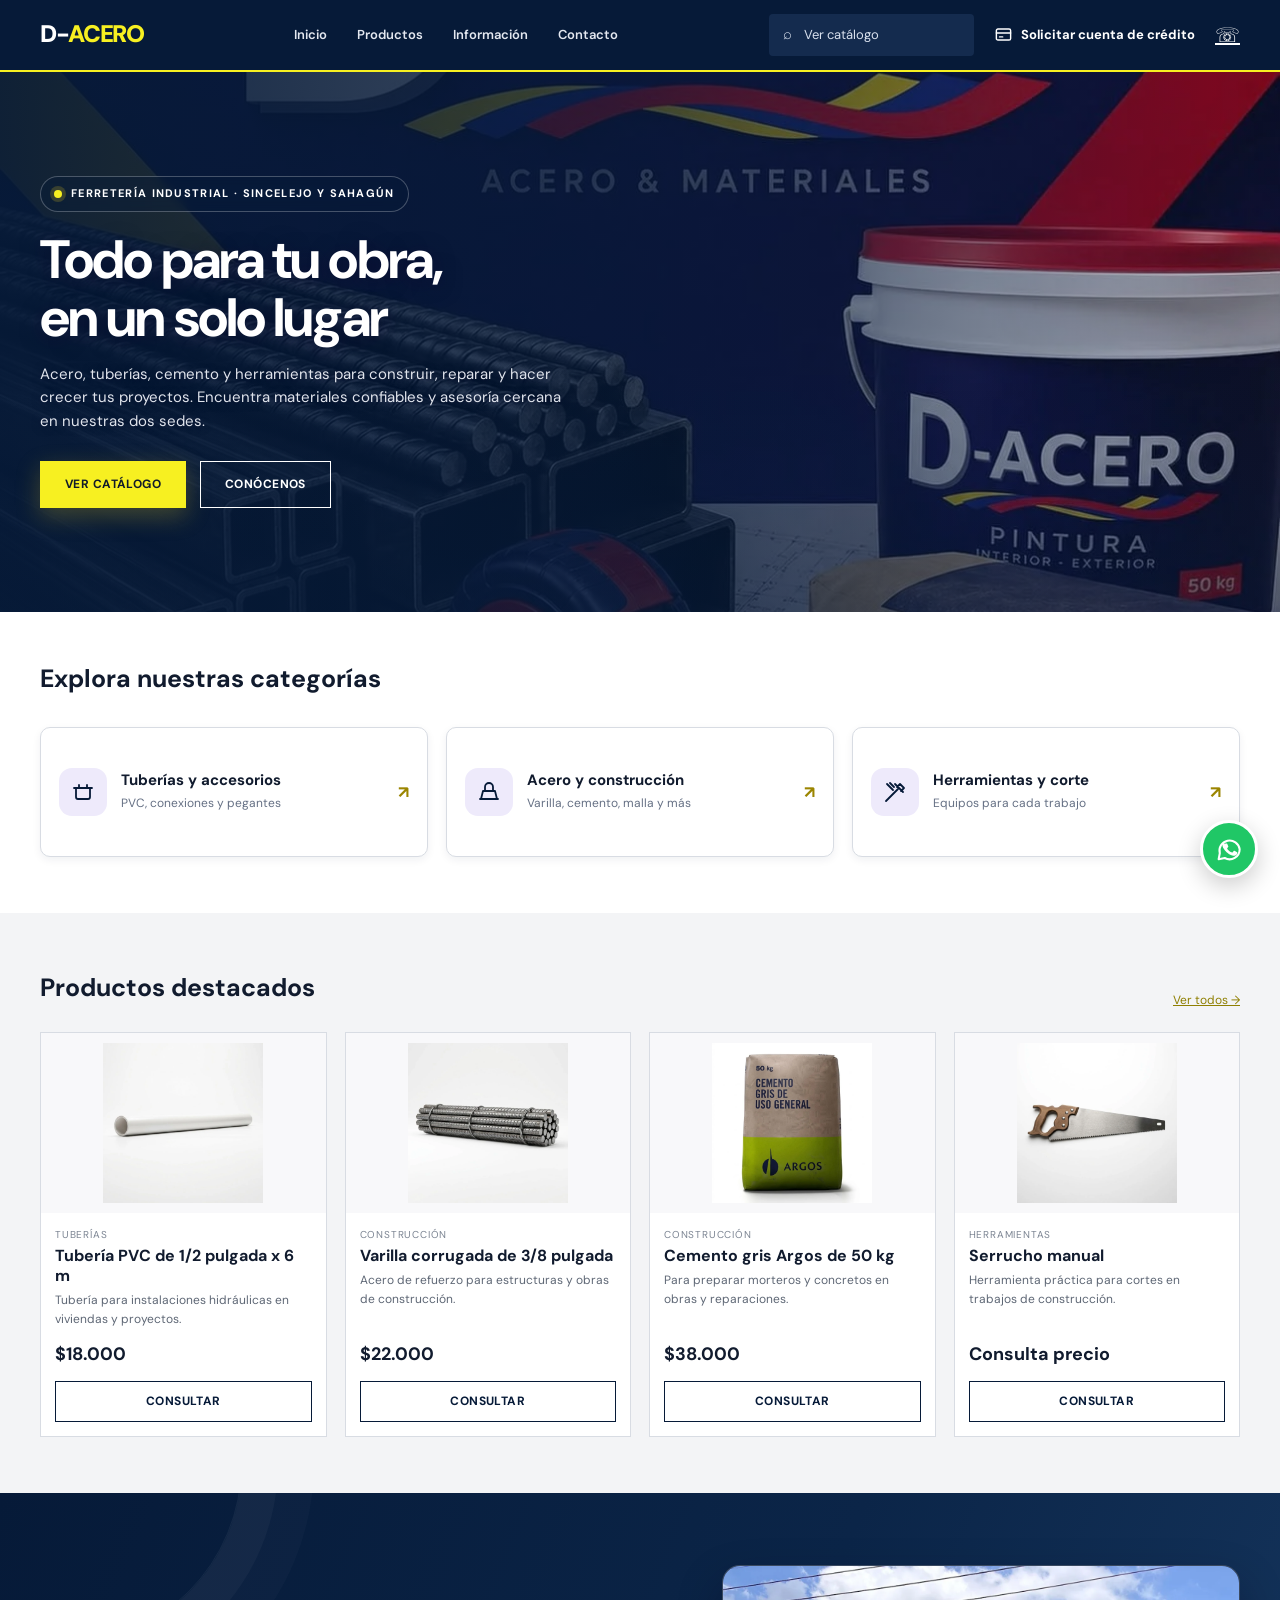
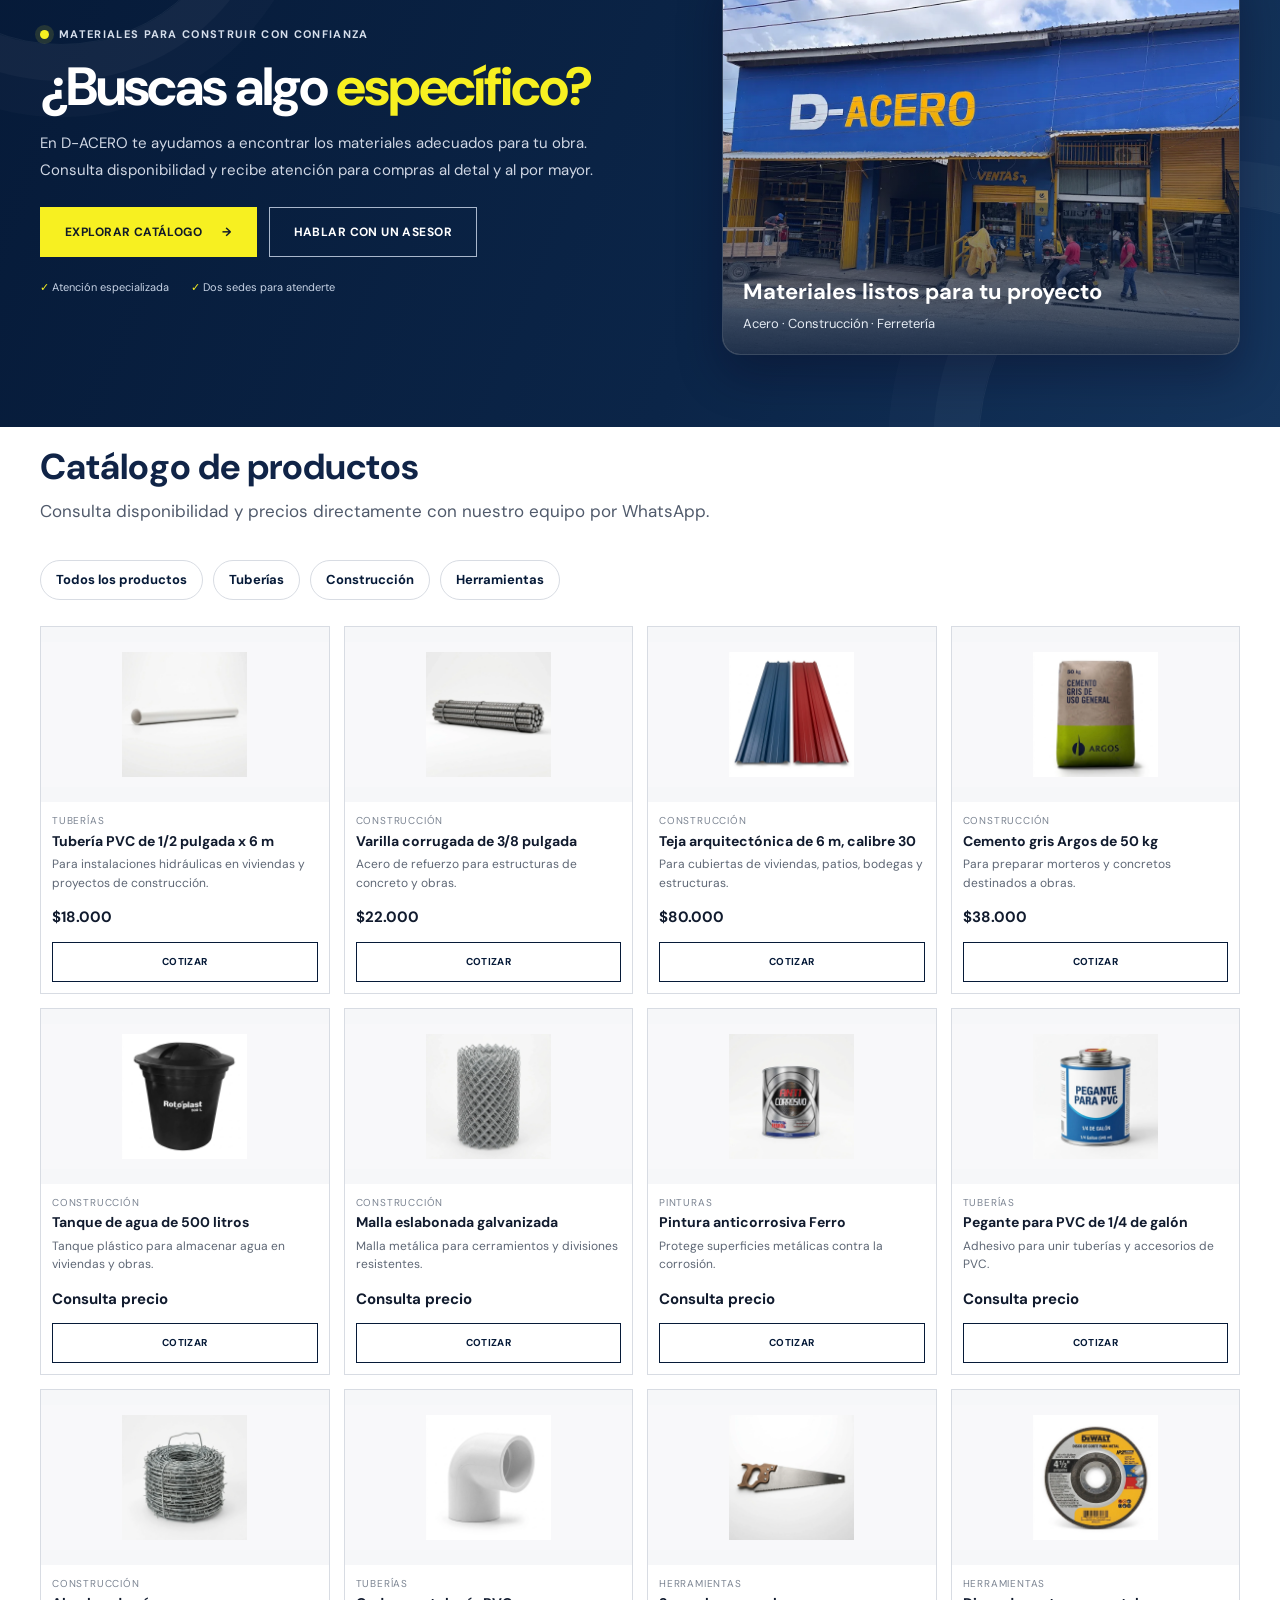
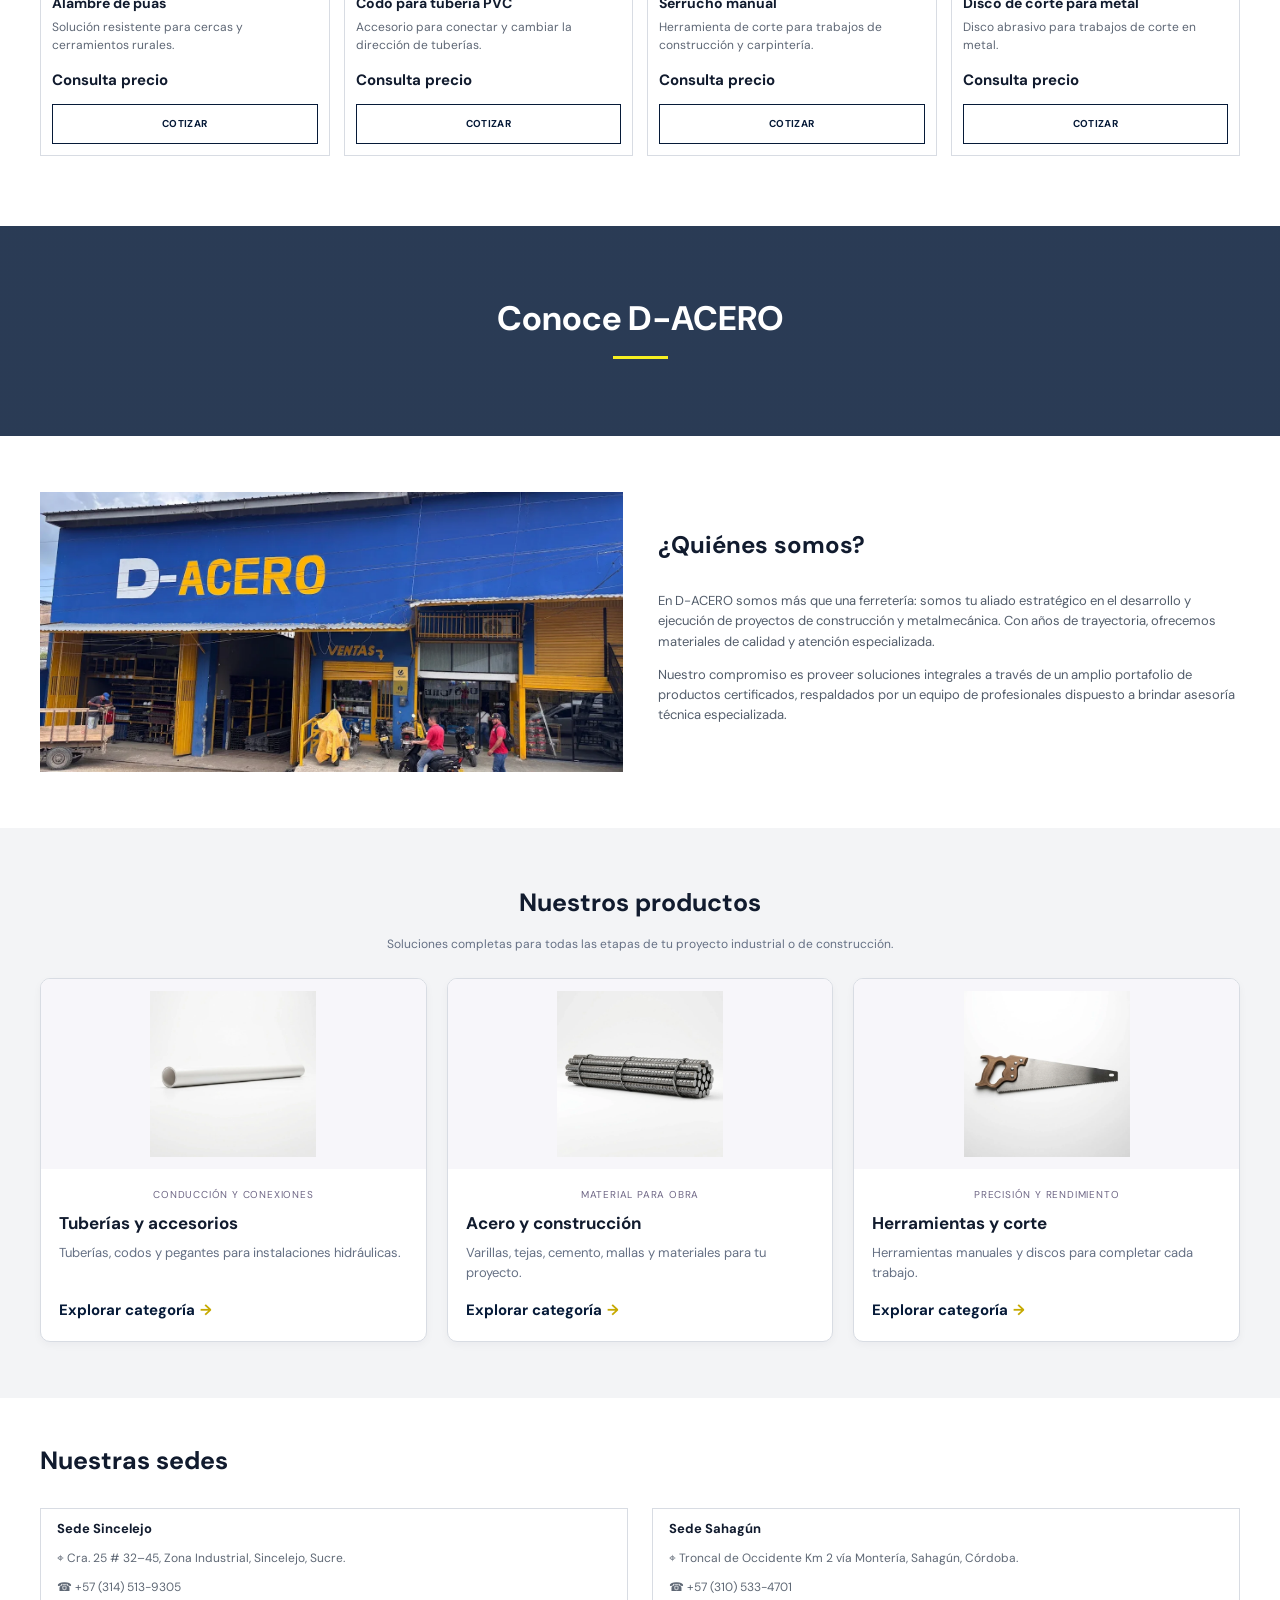
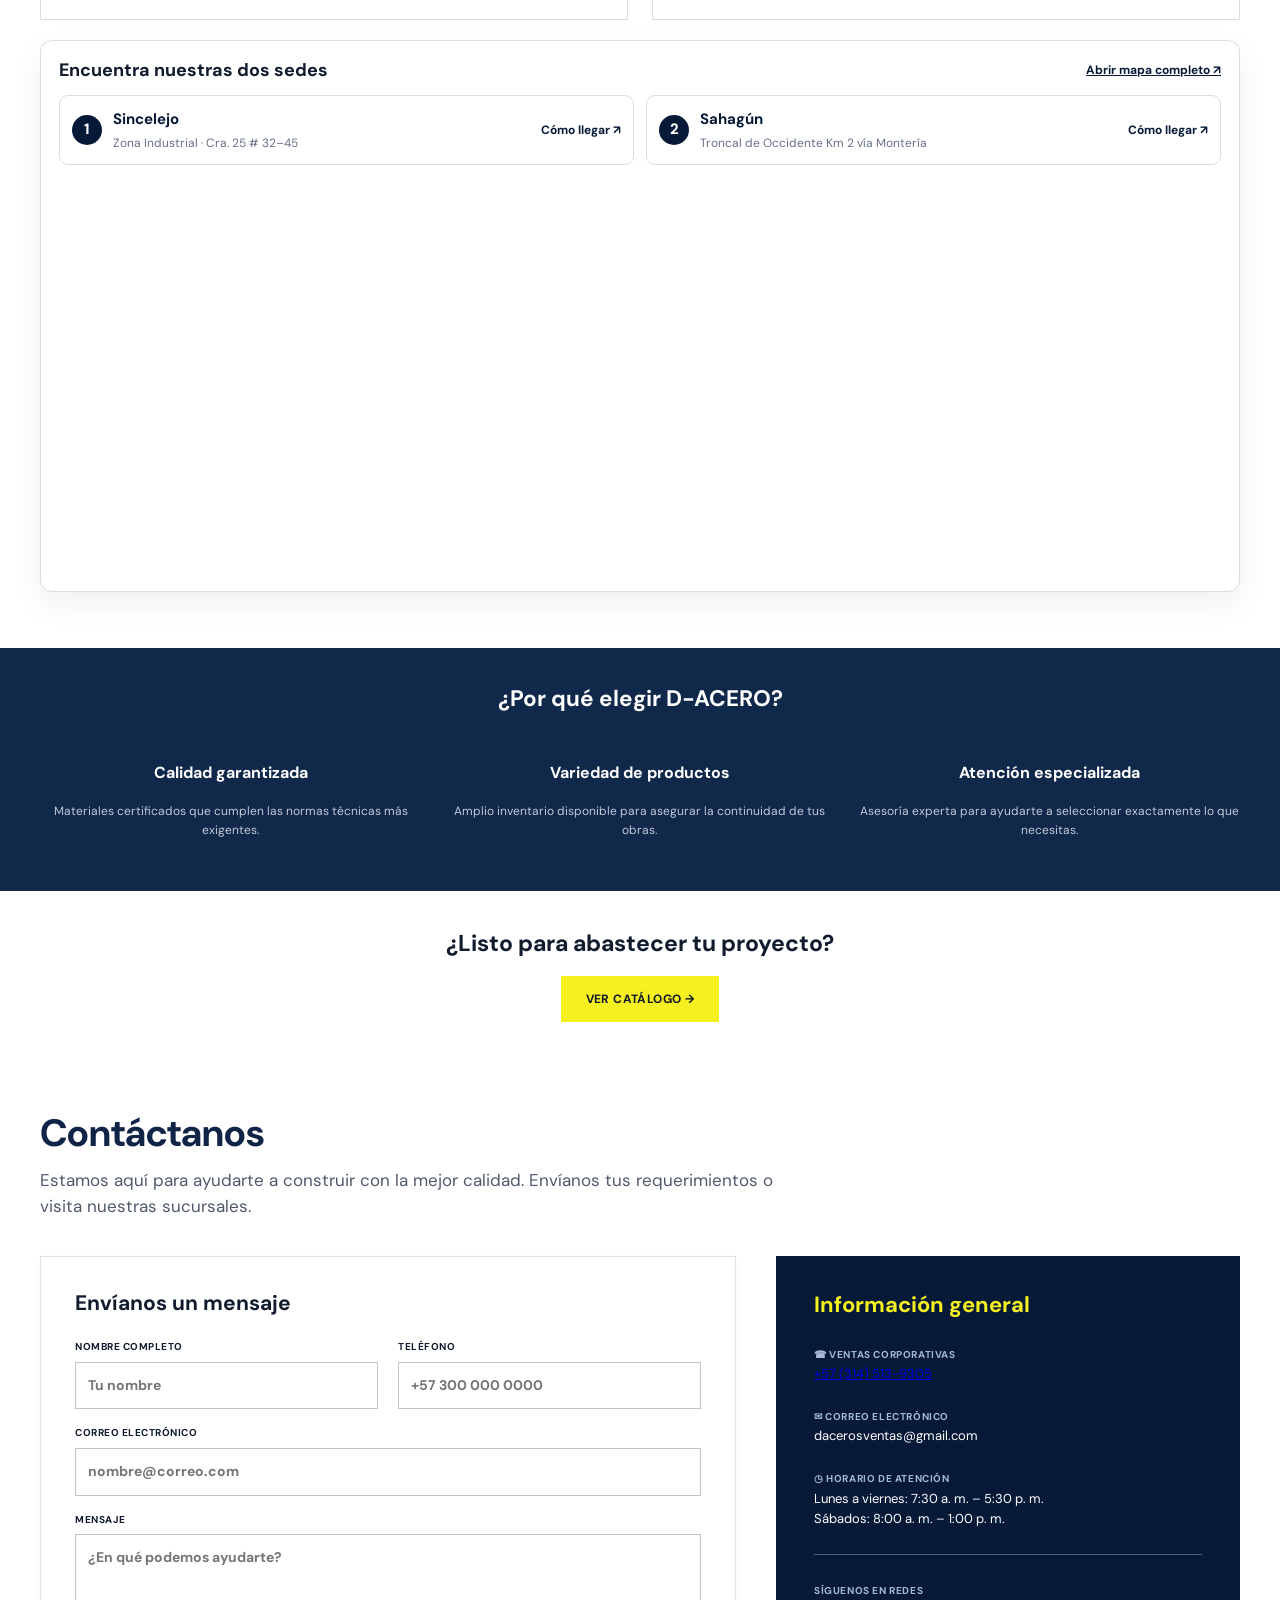
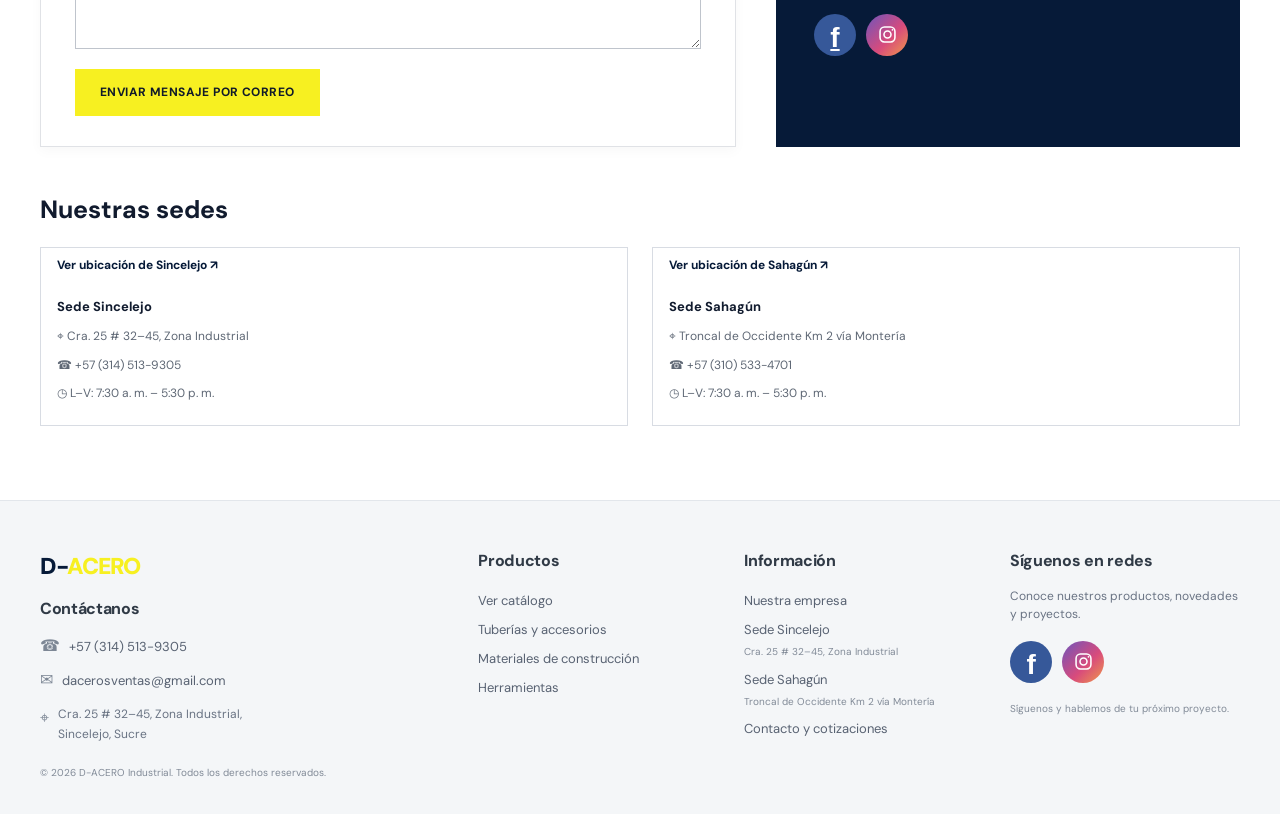
==== index.html @ 494dc4b3 "Add files via upload" ====
<!doctype html>
<html lang="es">
<head>
  <meta charset="utf-8">
  <meta name="viewport" content="width=device-width, initial-scale=1">
  <meta name="theme-color" content="#061a38">
  <meta name="description" content="Catálogo digital de D-Acero: acero, materiales de construcción y herramientas.">
  <title>D-ACERO | Catálogo industrial</title>

  <link rel="preconnect" href="https://fonts.googleapis.com">
  <link rel="preconnect" href="https://fonts.gstatic.com" crossorigin>
  <link href="https://fonts.googleapis.com/css2?family=DM+Sans:wght@400;500;600;700;800&display=swap" rel="stylesheet">


  <link rel="stylesheet" href="styles.css">
</head>

<body>

  <header class="site-header">
    <a class="brand" href="#inicio" aria-label="D-Acero, inicio"><span class="brand-wordmark"><span class="brand-dash">D-</span><strong>ACERO</strong></span></a>

    <nav class="main-nav" aria-label="Navegación principal">
      <a href="#inicio" class="nav-link">Inicio</a>
      <a href="#productos" class="nav-link">Productos</a>
      <a href="#informacion" class="nav-link">Información</a>
      <a href="#contacto" class="nav-link">Contacto</a>
    </nav>

    <div class="header-actions">
      <a class="header-search" href="#productos" aria-label="Ir al catálogo">⌕ <span>Ver catálogo</span></a>

      <a class="text-button login-button" href="#credito" aria-label="Solicitar cuenta de crédito" title="Solicitar cuenta de crédito"><svg viewBox="0 0 24 24" aria-hidden="true"><rect x="3" y="5" width="18" height="14" rx="2"></rect><path d="M3 10h18M7 15h4"></path></svg><span class="login-label">Solicitar cuenta de crédito</span></a>

      <a class="icon-button" href="https://wa.me/573145139305?text=Hola%20D-Acero%2C%20quiero%20solicitar%20una%20cotizaci%C3%B3n." target="_blank" rel="noopener noreferrer" aria-label="Solicitar cotización por WhatsApp" title="Cotizar por WhatsApp">☏</a>
    </div>
  </header>

  <main>
    
    <section class="page" id="inicio">
      <section class="hero">
        <div class="hero-content wrap">
          <p class="eyebrow">Ferretería industrial · Sincelejo y Sahagún</p>
          <h1>Todo para tu obra,<br>en un solo lugar</h1>

          <p class="hero-copy">
            Acero, tuberías, cemento y herramientas para construir, reparar y
            hacer crecer tus proyectos. Encuentra materiales confiables y
            asesoría cercana en nuestras dos sedes.
          </p>

          <div class="button-row">
            <a class="button button-primary" href="#productos">
              Ver catálogo
            </a>
            <a class="button button-outline light" href="#informacion">
              Conócenos
            </a>
          </div>
        </div>
      </section>

      <section class="section wrap categories-section">
        <h2>Explora nuestras categorías</h2>

        <div class="category-grid">
          <a class="category-card" href="#catalog-tuberias"><span class="category-icon" aria-hidden="true"><svg viewBox="0 0 24 24"><path d="M3 8h18M5 8v9a2 2 0 0 0 2 2h10a2 2 0 0 0 2-2V8M8 5v3m8-3v3"/></svg></span><span class="category-copy"><strong>Tuberías y accesorios</strong><small>PVC, conexiones y pegantes</small></span><span class="category-arrow" aria-hidden="true">↗</span></a>
          <a class="category-card" href="#catalog-construccion"><span class="category-icon" aria-hidden="true"><svg viewBox="0 0 24 24"><path d="m4 19 2-8h12l2 8H4ZM3 19h18M8 11V7a4 4 0 0 1 8 0v4"/></svg></span><span class="category-copy"><strong>Acero y construcción</strong><small>Varilla, cemento, malla y más</small></span><span class="category-arrow" aria-hidden="true">↗</span></a>
          <a class="category-card" href="#catalog-herramientas"><span class="category-icon" aria-hidden="true"><svg viewBox="0 0 24 24"><path d="m14 7 3-3 4 4-3 3M5 19 15 9m-3-5 8 8M4 4l6 6m-3-7 4 4M3 21l5-5"/></svg></span><span class="category-copy"><strong>Herramientas y corte</strong><small>Equipos para cada trabajo</small></span><span class="category-arrow" aria-hidden="true">↗</span></a>
        </div>
      </section>

      <section class="section section-muted">
        <div class="wrap">
          <div class="section-heading">
            <h2>Productos destacados</h2>
            <a class="link-button" href="#productos">Ver todos →</a>
          </div>

          <div class="product-grid product-grid-home">
            <article class="product-card"><div class="product-visual"><img class="product-image" src="images/tuberia.webp" alt="Tubería PVC blanca" loading="lazy"></div><div class="product-body"><span class="product-category">Tuberías</span><h3>Tubería PVC de 1/2 pulgada x 6 m</h3><p>Tubería para instalaciones hidráulicas en viviendas y proyectos.</p><strong class="product-price">$18.000</strong><div class="product-actions"><a class="button button-outline" href="https://wa.me/573145139305?text=Hola%2C%20quiero%20cotizar%20tuber%C3%ADa%20PVC%20de%201%2F2%20pulgada%20x%206%20m." target="_blank" rel="noopener noreferrer">Consultar</a></div></div></article>
            <article class="product-card"><div class="product-visual"><img class="product-image" src="images/varilla.webp" alt="Paquete de varilla corrugada" loading="lazy"></div><div class="product-body"><span class="product-category">Construcción</span><h3>Varilla corrugada de 3/8 pulgada</h3><p>Acero de refuerzo para estructuras y obras de construcción.</p><strong class="product-price">$22.000</strong><div class="product-actions"><a class="button button-outline" href="https://wa.me/573145139305?text=Hola%2C%20quiero%20cotizar%20varilla%20corrugada%20de%203%2F8." target="_blank" rel="noopener noreferrer">Consultar</a></div></div></article>
            <article class="product-card"><div class="product-visual"><img class="product-image" src="images/cemento.webp" alt="Saco de cemento gris Argos" loading="lazy"></div><div class="product-body"><span class="product-category">Construcción</span><h3>Cemento gris Argos de 50 kg</h3><p>Para preparar morteros y concretos en obras y reparaciones.</p><strong class="product-price">$38.000</strong><div class="product-actions"><a class="button button-outline" href="https://wa.me/573145139305?text=Hola%2C%20quiero%20cotizar%20cemento%20gris%20Argos%20de%2050%20kg." target="_blank" rel="noopener noreferrer">Consultar</a></div></div></article>
            <article class="product-card"><div class="product-visual"><img class="product-image" src="images/serrucho.webp" alt="Serrucho manual" loading="lazy"></div><div class="product-body"><span class="product-category">Herramientas</span><h3>Serrucho manual</h3><p>Herramienta práctica para cortes en trabajos de construcción.</p><strong class="product-price">Consulta precio</strong><div class="product-actions"><a class="button button-outline" href="https://wa.me/573145139305?text=Hola%2C%20quiero%20cotizar%20un%20serrucho%20manual." target="_blank" rel="noopener noreferrer">Consultar</a></div></div></article>
          </div>
        </div>
      </section>

      <section class="cta-band" aria-labelledby="home-cta-title">
        <div class="wrap cta-band-inner">
          <div class="cta-copy">
            <p class="cta-eyebrow"><span class="cta-eyebrow-dot"></span> Materiales para construir con confianza</p>
            <h2 id="home-cta-title">¿Buscas algo <span>específico?</span></h2>
            <p class="cta-description">
              En D-ACERO te ayudamos a encontrar los materiales adecuados para tu obra.
              Consulta disponibilidad y recibe atención para compras al detal y al por mayor.
            </p>
            <div class="cta-actions">
              <a class="button button-primary" href="#productos">
                Explorar catálogo <span aria-hidden="true">→</span>
              </a>
              <a class="button button-outline light" href="#contacto">
                Hablar con un asesor
              </a>
            </div>
            <div class="cta-benefits" aria-label="Beneficios de D-Acero">
              <span>✓ Atención especializada</span>
              <span>✓ Dos sedes para atenderte</span>
            </div>
          </div>

          <figure class="cta-store-visual">
            <img src="images/daceroalmacen.webp" alt="Materiales y productos disponibles en el almacén D-Acero" loading="lazy">
            <figcaption><strong>Materiales listos para tu proyecto</strong><span>Acero · Construcción · Ferretería</span></figcaption>
          </figure>
        </div>
      </section>
    </section>

    <section class="page" id="productos">
      <div class="wrap catalog-page">
        <h1>Catálogo de productos</h1>
        <p class="lead">Consulta disponibilidad y precios directamente con nuestro equipo por WhatsApp.</p>
        <nav class="catalog-categories" aria-label="Categorías del catálogo">
          <a href="#productos">Todos los productos</a><a href="#catalog-tuberias">Tuberías</a><a href="#catalog-construccion">Construcción</a><a href="#catalog-herramientas">Herramientas</a>
        </nav>
        <div class="product-grid catalog-grid">
          <article class="product-card" id="catalog-tuberias"><div class="product-visual"><img class="product-image" src="images/tuberia.webp" alt="Tubería PVC blanca" loading="lazy"></div><div class="product-body"><span class="product-category">Tuberías</span><h3>Tubería PVC de 1/2 pulgada x 6 m</h3><p>Para instalaciones hidráulicas en viviendas y proyectos de construcción.</p><strong class="product-price">$18.000</strong><div class="product-actions"><a class="button button-outline" href="https://wa.me/573145139305?text=Hola%2C%20quiero%20cotizar%20tuber%C3%ADa%20PVC%20de%201%2F2%20pulgada%20x%206%20m." target="_blank" rel="noopener noreferrer">Cotizar</a></div></div></article>
          <article class="product-card" id="catalog-construccion"><div class="product-visual"><img class="product-image" src="images/varilla.webp" alt="Paquete de varilla corrugada" loading="lazy"></div><div class="product-body"><span class="product-category">Construcción</span><h3>Varilla corrugada de 3/8 pulgada</h3><p>Acero de refuerzo para estructuras de concreto y obras.</p><strong class="product-price">$22.000</strong><div class="product-actions"><a class="button button-outline" href="https://wa.me/573145139305?text=Hola%2C%20quiero%20cotizar%20varilla%20corrugada%20de%203%2F8." target="_blank" rel="noopener noreferrer">Cotizar</a></div></div></article>
          <article class="product-card"><div class="product-visual"><img class="product-image" src="images/tejaarq.webp" alt="Teja metálica arquitectónica" loading="lazy"></div><div class="product-body"><span class="product-category">Construcción</span><h3>Teja arquitectónica de 6 m, calibre 30</h3><p>Para cubiertas de viviendas, patios, bodegas y estructuras.</p><strong class="product-price">$80.000</strong><div class="product-actions"><a class="button button-outline" href="https://wa.me/573145139305?text=Hola%2C%20quiero%20cotizar%20teja%20arquitect%C3%B3nica%20de%206%20m." target="_blank" rel="noopener noreferrer">Cotizar</a></div></div></article>
          <article class="product-card"><div class="product-visual"><img class="product-image" src="images/cemento.webp" alt="Saco de cemento gris Argos" loading="lazy"></div><div class="product-body"><span class="product-category">Construcción</span><h3>Cemento gris Argos de 50 kg</h3><p>Para preparar morteros y concretos destinados a obras.</p><strong class="product-price">$38.000</strong><div class="product-actions"><a class="button button-outline" href="https://wa.me/573145139305?text=Hola%2C%20quiero%20cotizar%20cemento%20gris%20Argos%20de%2050%20kg." target="_blank" rel="noopener noreferrer">Cotizar</a></div></div></article>
          <article class="product-card"><div class="product-visual"><img class="product-image" src="images/tanque.webp" alt="Tanque de agua negro de 500 litros" loading="lazy"></div><div class="product-body"><span class="product-category">Construcción</span><h3>Tanque de agua de 500 litros</h3><p>Tanque plástico para almacenar agua en viviendas y obras.</p><strong class="product-price">Consulta precio</strong><div class="product-actions"><a class="button button-outline" href="https://wa.me/573145139305?text=Hola%2C%20quiero%20cotizar%20un%20tanque%20de%20agua%20de%20500%20litros." target="_blank" rel="noopener noreferrer">Cotizar</a></div></div></article>
          <article class="product-card"><div class="product-visual"><img class="product-image" src="images/malla.webp" alt="Rollo de malla eslabonada galvanizada" loading="lazy"></div><div class="product-body"><span class="product-category">Construcción</span><h3>Malla eslabonada galvanizada</h3><p>Malla metálica para cerramientos y divisiones resistentes.</p><strong class="product-price">Consulta precio</strong><div class="product-actions"><a class="button button-outline" href="https://wa.me/573145139305?text=Hola%2C%20quiero%20cotizar%20malla%20eslabonada%20galvanizada." target="_blank" rel="noopener noreferrer">Cotizar</a></div></div></article>
          <article class="product-card"><div class="product-visual"><img class="product-image" src="images/anticorrosivo.webp" alt="Lata de pintura anticorrosiva" loading="lazy"></div><div class="product-body"><span class="product-category">Pinturas</span><h3>Pintura anticorrosiva Ferro</h3><p>Protege superficies metálicas contra la corrosión.</p><strong class="product-price">Consulta precio</strong><div class="product-actions"><a class="button button-outline" href="https://wa.me/573145139305?text=Hola%2C%20quiero%20cotizar%20pintura%20anticorrosiva%20Ferro." target="_blank" rel="noopener noreferrer">Cotizar</a></div></div></article>
          <article class="product-card"><div class="product-visual"><img class="product-image" src="images/pegante.webp" alt="Lata de pegante para PVC" loading="lazy"></div><div class="product-body"><span class="product-category">Tuberías</span><h3>Pegante para PVC de 1/4 de galón</h3><p>Adhesivo para unir tuberías y accesorios de PVC.</p><strong class="product-price">Consulta precio</strong><div class="product-actions"><a class="button button-outline" href="https://wa.me/573145139305?text=Hola%2C%20quiero%20cotizar%20pegante%20para%20PVC%20de%201%2F4%20de%20gal%C3%B3n." target="_blank" rel="noopener noreferrer">Cotizar</a></div></div></article>
          <article class="product-card"><div class="product-visual"><img class="product-image" src="images/alambre-pua.webp" alt="Rollo de alambre de púas" loading="lazy"></div><div class="product-body"><span class="product-category">Construcción</span><h3>Alambre de púas</h3><p>Solución resistente para cercas y cerramientos rurales.</p><strong class="product-price">Consulta precio</strong><div class="product-actions"><a class="button button-outline" href="https://wa.me/573145139305?text=Hola%2C%20quiero%20cotizar%20alambre%20de%20p%C3%BAas." target="_blank" rel="noopener noreferrer">Cotizar</a></div></div></article>
          <article class="product-card"><div class="product-visual"><img class="product-image" src="images/codo.webp" alt="Codo blanco para tubería PVC" loading="lazy"></div><div class="product-body"><span class="product-category">Tuberías</span><h3>Codo para tubería PVC</h3><p>Accesorio para conectar y cambiar la dirección de tuberías.</p><strong class="product-price">Consulta precio</strong><div class="product-actions"><a class="button button-outline" href="https://wa.me/573145139305?text=Hola%2C%20quiero%20cotizar%20un%20codo%20para%20tuber%C3%ADa%20PVC." target="_blank" rel="noopener noreferrer">Cotizar</a></div></div></article>
          <article class="product-card" id="catalog-herramientas"><div class="product-visual"><img class="product-image" src="images/serrucho.webp" alt="Serrucho manual" loading="lazy"></div><div class="product-body"><span class="product-category">Herramientas</span><h3>Serrucho manual</h3><p>Herramienta de corte para trabajos de construcción y carpintería.</p><strong class="product-price">Consulta precio</strong><div class="product-actions"><a class="button button-outline" href="https://wa.me/573145139305?text=Hola%2C%20quiero%20cotizar%20un%20serrucho%20manual." target="_blank" rel="noopener noreferrer">Cotizar</a></div></div></article>
          <article class="product-card"><div class="product-visual"><img class="product-image" src="images/disco.webp" alt="Disco de corte para metal" loading="lazy"></div><div class="product-body"><span class="product-category">Herramientas</span><h3>Disco de corte para metal</h3><p>Disco abrasivo para trabajos de corte en metal.</p><strong class="product-price">Consulta precio</strong><div class="product-actions"><a class="button button-outline" href="https://wa.me/573145139305?text=Hola%2C%20quiero%20cotizar%20un%20disco%20de%20corte%20para%20metal." target="_blank" rel="noopener noreferrer">Cotizar</a></div></div></article>
        </div>
      </div>
    </section>

    <section class="page" id="informacion">
      <div class="about-hero">
        <h1>Conoce D-ACERO</h1>
        <span></span>
      </div>

      <section class="section wrap about-intro">
        <img
          src="images/daceroalmacen.webp"
          alt="Interior de un taller industrial"
        >
        <div>
          <h2>¿Quiénes somos?</h2>
          <p>
            En D-ACERO somos más que una ferretería: somos tu aliado
            estratégico en el desarrollo y ejecución de proyectos de construcción
            y metalmecánica. Con años de trayectoria, ofrecemos materiales de
            calidad y atención especializada.
          </p>
          <p>
            Nuestro compromiso es proveer soluciones integrales a través de un
            amplio portafolio de productos certificados, respaldados por un
            equipo de profesionales dispuesto a brindar asesoría técnica
            especializada.
          </p>
        </div>
      </section>

      <section class="section section-muted">
        <div class="wrap">
          <div class="center-heading">
            <h2>Nuestros productos</h2>
            <p>
              Soluciones completas para todas las etapas de tu proyecto
              industrial o de construcción.
            </p>
          </div>

          <div class="about-cards">
            <article class="about-product-card"><img src="images/tuberia.webp" alt="Tubería PVC para instalaciones y obras" loading="lazy"><div class="about-product-copy"><span class="about-product-kicker">Conducción y conexiones</span><h3>Tuberías y accesorios</h3><p>Tuberías, codos y pegantes para instalaciones hidráulicas.</p><a class="about-product-link" href="#productos">Explorar categoría <span aria-hidden="true">→</span></a></div></article>
            <article class="about-product-card"><img src="images/varilla.webp" alt="Paquete de varilla corrugada para construcción" loading="lazy"><div class="about-product-copy"><span class="about-product-kicker">Material para obra</span><h3>Acero y construcción</h3><p>Varillas, tejas, cemento, mallas y materiales para tu proyecto.</p><a class="about-product-link" href="#productos">Explorar categoría <span aria-hidden="true">→</span></a></div></article>
            <article class="about-product-card"><img src="images/serrucho.webp" alt="Serrucho manual para trabajos de construcción" loading="lazy"><div class="about-product-copy"><span class="about-product-kicker">Precisión y rendimiento</span><h3>Herramientas y corte</h3><p>Herramientas manuales y discos para completar cada trabajo.</p><a class="about-product-link" href="#productos">Explorar categoría <span aria-hidden="true">→</span></a></div></article>
          </div>
        </div>
      </section>

      <section class="section wrap branches">
        <h2>Nuestras sedes</h2>
        <div class="branch-grid">
           <article>
            <h3>Sede Sincelejo</h3>
            <p>⌖ Cra. 25 # 32–45, Zona Industrial, Sincelejo, Sucre.</p>
            <p>☎ +57 (314) 513-9305</p>
          </article>
          <article>
            <h3>Sede Sahagún</h3><p>⌖ Troncal de Occidente Km 2 vía Montería, Sahagún, Córdoba.</p>
            <p>☎ +57 (310) 533-4701</p>
          </article>
        </div>
        
        <div class="branch-maps" aria-label="Mapa personalizado con las dos sedes D-Acero">
          <article class="branch-map-card branch-map-card--combined">
            <div class="branch-map-heading"><h3>Encuentra nuestras dos sedes</h3><a href="https://www.google.com/maps/d/u/0/viewer?mid=1s7nchgGHBHVpn8E6-lzq9lklSME5weQ" target="_blank" rel="noopener noreferrer">Abrir mapa completo ↗</a></div>
            <div class="branch-map-legend" aria-label="Sedes incluidas en el mapa">
              <a class="branch-location" href="https://maps.app.goo.gl/KVKzuvyYGkCtjtZA6" target="_blank" rel="noopener noreferrer"><span class="branch-location-dot" aria-hidden="true">1</span><span><strong>Sincelejo</strong><small>Zona Industrial · Cra. 25 # 32–45</small></span><span class="branch-location-action">Cómo llegar ↗</span></a>
              <a class="branch-location" href="https://maps.app.goo.gl/HoQ3N3NAZ5DvNGn6A" target="_blank" rel="noopener noreferrer"><span class="branch-location-dot" aria-hidden="true">2</span><span><strong>Sahagún</strong><small>Troncal de Occidente Km 2 vía Montería</small></span><span class="branch-location-action">Cómo llegar ↗</span></a>
            </div>
            <iframe title="Mapa personalizado D-Acero: sedes Sincelejo y Sahagún" src="https://www.google.com/maps/d/u/0/embed?mid=1s7nchgGHBHVpn8E6-lzq9lklSME5weQ&amp;ehbc=2E312F&amp;noprof=1" loading="lazy" referrerpolicy="no-referrer-when-downgrade" allowfullscreen></iframe>
          </article>
        </div>
      </section>
      
        <section class="why-band">
        <h2>¿Por qué elegir D-ACERO?</h2>
        <div class="wrap why-grid">
          <article>
            <h3>Calidad garantizada</h3>
            <p>Materiales certificados que cumplen las normas técnicas más exigentes.</p>
          </article>
          <article>
            <h3>Variedad de productos</h3>
            <p>Amplio inventario disponible para asegurar la continuidad de tus obras.</p>
          </article>
          <article>
            <h3>Atención especializada</h3>
            <p>Asesoría experta para ayudarte a seleccionar exactamente lo que necesitas.</p>
          </article>
        </div>
      </section>

      <section class="last-cta">
        <h2>¿Listo para abastecer tu proyecto?</h2>
        <a class="button button-primary" href="#productos">
          Ver catálogo →
        </a>
      </section>
    </section>


    <!-- INICIO DE CONTACTO -->
    <section class="page" id="contacto">
      <div class="wrap contact-page">
        <h1>Contáctanos</h1>
        <p class="lead">
          Estamos aquí para ayudarte a construir con la mejor calidad. Envíanos
          tus requerimientos o visita nuestras sucursales.
        </p>

        <div class="contact-layout">
          <form class="form-card" action="mailto:dacerosventas@gmail.com" method="post" enctype="text/plain">
            <h2>Envíanos un mensaje</h2>

            <div class="form-grid">
              <label>
                Nombre completo
                <input name="name" required placeholder="Tu nombre">
              </label>
              <label>
                Teléfono
                <input name="phone" type="tel" placeholder="+57 300 000 0000">
              </label>
              <label class="span-2">
                Correo electrónico
                <input name="email" type="email" required placeholder="nombre@correo.com">
              </label>
              <label class="span-2">
                Mensaje
                <textarea name="message" required placeholder="¿En qué podemos ayudarte?"></textarea>
              </label>
            </div>

            <button class="button button-primary" type="submit">Enviar mensaje por correo</button>
          </form>

          <aside class="contact-info">
            <h2>Información general</h2>
            <p><strong>☎ Ventas corporativas</strong><br><a href="tel:+573145139305">+57 (314) 513-9305</a></p>
            <p><strong>✉ Correo electrónico</strong><br>dacerosventas@gmail.com</p>
            <p>
              <strong>◷ Horario de atención</strong><br>
              Lunes a viernes: 7:30 a. m. – 5:30 p. m.<br>
              Sábados: 8:00 a. m. – 1:00 p. m.
            </p>
            <hr>
            <p><strong>Síguenos en redes</strong></p><div class="social-links contact-social-links"><a class="social-link social-facebook" href="https://www.facebook.com/ferroacero.sincelejo/" target="_blank" rel="noopener noreferrer" aria-label="Facebook de D-Acero">f</a><a class="social-link social-instagram" href="https://www.instagram.com/dacero.co/" target="_blank" rel="noopener noreferrer" aria-label="Instagram de D-Acero"><svg viewBox="0 0 24 24" aria-hidden="true"><rect x="3.5" y="3.5" width="17" height="17" rx="5"></rect><circle cx="12" cy="12" r="4"></circle><circle class="instagram-dot" cx="17.7" cy="6.7" r="1"></circle></svg></a></div>
          </aside>
        </div>

        <section class="branches contact-branches">
          <h2>Nuestras sedes</h2>
          <div class="branch-grid">
            <article>
              <a class="branch-map-link" href="https://maps.app.goo.gl/KVKzuvyYGkCtjtZA6" target="_blank" rel="noopener noreferrer">Ver ubicación de Sincelejo ↗</a>
              <h3>Sede Sincelejo</h3>
              <p>⌖ Cra. 25 # 32–45, Zona Industrial</p>
              <p>☎ +57 (314) 513-9305</p>
              <p>◷ L–V: 7:30 a. m. – 5:30 p. m.</p>
            </article>
            <article>
              <a class="branch-map-link" href="https://maps.app.goo.gl/HoQ3N3NAZ5DvNGn6A" target="_blank" rel="noopener noreferrer">Ver ubicación de Sahagún ↗</a>
              <h3>Sede Sahagún</h3>
              <p>⌖ Troncal de Occidente Km 2 vía Montería</p>
              <p>☎ +57 (310) 533-4701</p>
              <p>◷ L–V: 7:30 a. m. – 5:30 p. m.</p>
            </article>
          </div>
        </section>
      </div>
    </section>
    <section class="page auth-page" id="credito">
      <form class="auth-card" action="mailto:dacerosventas@gmail.com" method="post" enctype="text/plain">
        <a class="auth-brand" href="#inicio" aria-label="D-Acero, inicio"><span class="brand-wordmark"><span class="brand-dash">D-</span><strong>ACERO</strong></span></a>
        <h1>Solicitar cuenta de crédito</h1>
        <p class="auth-subtitle">Déjanos tus datos y nuestro equipo te orientará sobre los requisitos.</p>
        <label>Nombre o razón social<input name="name" required placeholder="Nombre de tu empresa"></label>
        <label>NIT o documento<input name="document" required placeholder="Número de identificación"></label>
        <label>Correo electrónico<input name="email" type="email" required placeholder="nombre@empresa.com"></label>
        <label>Teléfono<input name="phone" type="tel" required placeholder="+57 300 000 0000"></label>
        <button class="button button-primary full" type="submit">Solicitar información por correo</button>
        <div class="auth-bottom">
          <a class="back-link" href="#inicio">← Regresar al inicio</a>
        </div>
      </form>
    </section>
  </main>

  <footer class="site-footer">
    <div class="wrap footer-grid">
      <div class="footer-column footer-contact-column">
        <a class="brand footer-brand" href="#inicio" aria-label="D-Acero, volver al inicio"><span class="brand-wordmark"><span class="brand-dash">D-</span><strong>ACERO</strong></span></a>
        <h2>Contáctanos</h2>
        <a class="footer-contact-link" href="tel:+573145139305"><span aria-hidden="true">☎</span> +57 (314) 513-9305</a>
        <a class="footer-contact-link" href="mailto:dacerosventas@gmail.com"><span aria-hidden="true">✉</span> dacerosventas@gmail.com</a>
        <address class="footer-address">
          <span aria-hidden="true">⌖</span> Cra. 25 # 32–45, Zona Industrial,<br>Sincelejo, Sucre
        </address>
        <small class="footer-copyright">© 2026 D-ACERO Industrial. Todos los derechos reservados.</small>
      </div>

      <div class="footer-column">
        <h2>Productos</h2>
        <a href="#productos">Ver catálogo</a>
        <a href="#productos">Tuberías y accesorios</a>
        <a href="#productos">Materiales de construcción</a>
        <a href="#productos">Herramientas</a>
      </div>

      <div class="footer-column">
        <h2>Información</h2>
        <a href="#informacion">Nuestra empresa</a>
        <a href="#informacion">Sede Sincelejo</a>
        <small class="footer-location">Cra. 25 # 32–45, Zona Industrial</small>
        <a href="#informacion">Sede Sahagún</a>
        <small class="footer-location">Troncal de Occidente Km 2 vía Montería</small>
        <a href="#contacto">Contacto y cotizaciones</a>
      </div>

      <div class="footer-column footer-social-column">
        <h2>Síguenos en redes</h2>
        <p>Conoce nuestros productos, novedades y proyectos.</p>
        <div class="social-links">
          <a class="social-link social-facebook" href="https://www.facebook.com/ferroacero.sincelejo/" target="_blank" rel="noopener noreferrer" aria-label="Facebook de D-Acero" title="Facebook">
            <span aria-hidden="true">f</span>
          </a>
          <a class="social-link social-instagram" href="https://www.instagram.com/dacero.co/" target="_blank" rel="noopener noreferrer" aria-label="Instagram de D-Acero" title="Instagram">
            <svg viewBox="0 0 24 24" aria-hidden="true"><rect x="3.5" y="3.5" width="17" height="17" rx="5"></rect><circle cx="12" cy="12" r="4"></circle><circle class="instagram-dot" cx="17.7" cy="6.7" r="1"></circle></svg>
          </a>
        </div>
        <span class="footer-social-note">Síguenos y hablemos de tu próximo proyecto.</span>
      </div>
    </div>
  </footer>

  <a class="whatsapp-float" href="https://wa.me/573145139305?text=Hola%20D-Acero%2C%20quiero%20informaci%C3%B3n%20sobre%20sus%20productos." target="_blank" rel="noopener noreferrer" aria-label="Escribir a D-Acero por WhatsApp" title="Escríbenos por WhatsApp">
    <svg viewBox="0 0 24 24" aria-hidden="true"><path d="M20.4 11.7a8.35 8.35 0 0 1-12.35 7.35L3 20l.98-4.88A8.4 8.4 0 1 1 20.4 11.7Z"></path><path d="M8.2 7.7c.25-.56.51-.57.77-.58h.65c.2 0 .45.08.56.39l.78 1.88c.1.25.07.46-.08.64l-.62.75c-.18.19-.25.38-.1.64.17.28.72 1.18 1.59 1.91 1.09.92 2 .99 2.28 1.08.27.08.44.06.61-.14l.82-.96c.2-.24.41-.28.67-.18l1.8.86c.27.13.45.2.51.33.07.13.07.74-.18 1.44-.25.7-1.48 1.34-2.04 1.39-.52.05-1.17.07-1.89-.16-.44-.14-1.01-.33-1.74-.66-3.06-1.33-5.05-4.45-5.2-4.66-.15-.2-1.24-1.65-1.24-3.14 0-1.5.78-2.23 1.05-2.53Z"></path></svg>
  </a>
  <div class="toast" role="status" aria-live="polite"></div>
</body>
</html>
---- styles.css ----
/* INICIO DE VARIABLES Y BASE */
:root {
  --navy: #061a38;
  --navy-2: #0b2548;
  --yellow: #f7f021;
  --orange: var(--yellow);
  --orange-dark: #e6d900;
  --ink: #111b2e;
  --muted: #657084;
  --line: #d8dce3;
  --paper: #fff;
  --soft: #f4f5f7;
  --font: 'DM Sans', Arial, sans-serif;
}

* {
  box-sizing: border-box;
}

html {
  scroll-behavior: smooth;
}

body {
  margin: 0;
  background: #fff;
  color: var(--ink);
  font-family: var(--font);
  font-size: 15px;
  line-height: 1.55;
}

button,
input,
textarea,
select {
  font: inherit;
}

button {
  cursor: pointer;
}

img {
  max-width: 100%;
  display: block;
}

.wrap {
  width: min(1200px, calc(100% - 64px));
  margin-inline: auto;
}

.section {
  padding: 56px 0;
}

.section-muted {
  background: #f3f4f6;
}

.section h2,
.branches h2 {
  font-size: 25px;
  margin: 0 0 28px;
}

.page {
  display: block;
  min-height: 55vh;
  scroll-margin-top: 18px;
}

.button {
  display: inline-flex;
  align-items: center;
  justify-content: center;
  border: 1px solid transparent;
  padding: 13px 24px;
  min-height: 46px;
  text-transform: uppercase;
  letter-spacing: 0.035em;
  font-size: 12px;
  font-weight: 700;
  text-decoration: none;
  transition: 0.2s;
}

.button:hover {
  transform: translateY(-1px);
  filter: brightness(0.97);
}

.button-primary {
  background: var(--orange);
  color: #101a2a;
}

.button-primary:hover {
  background: var(--orange-dark);
}

.button-outline {
  background: transparent;
  color: var(--navy);
  border-color: var(--navy);
}

.button-outline.light {
  color: #fff;
  border-color: #fff;
}

.button-row {
  display: flex;
  gap: 14px;
  flex-wrap: wrap;
}

.link-button,
.text-button,
.inline-button,
.back-link {
  border: 0;
  background: none;
  color: inherit;
}

.eyebrow {
  text-transform: uppercase;
  letter-spacing: 0.12em;
  font-size: 11px;
  font-weight: 700;
  color: var(--orange-dark);
  margin: 0 0 9px;
}

.lead {
  font-size: 17px;
  color: #505a6b;
  max-width: 760px;
  margin: 6px 0 36px;
}
/* FIN DE VARIABLES Y BASE */

/* INICIO DE HEADER */
.site-header {
  height: 72px;
  background: var(--navy);
  color: #fff;
  border-bottom: 2px solid #f7f021;
  display: flex;
  align-items: center;
  padding: 0 max(32px, calc((100% - 1200px) / 2));
  gap: 40px;
  position: relative;
  z-index: 5;
}

.brand {
  color: #fff;
  text-decoration: none;
  font-weight: 800;
  font-size: 22px;
  white-space: nowrap;
}

.brand span {
  color: #fff;
}

.main-nav {
  display: flex;
  align-items: center;
  gap: 30px;
  margin: auto;
}

.nav-link {
  color: #e4e8f0;
  text-decoration: none;
  font-weight: 600;
  font-size: 13px;
  padding: 25px 0 22px;
  border-bottom: 2px solid transparent;
}

.nav-link:hover,
.nav-link.active {
  color: #fff;
  border-color: var(--orange);
}

.header-actions {
  display: flex;
  align-items: center;
  gap: 20px;
}

.header-search {
  display: inline-block;
  background: #142b4e;
  color: #d9e1ee;
  border: 0;
  border-radius: 4px;
  padding: 9px 14px;
  min-width: 205px;
  text-align: left;
  text-decoration: none;
}

.header-search span {
  font-size: 13px;
  margin-left: 8px;
}

.text-button {
  font-size: 13px;
  color: #fff;
  font-weight: 700;
  text-decoration: none;
}

/* Icono de cuenta de crédito: contorno azul/blanco, nunca un bloque negro. */
.login-button {
  display: inline-flex;
  align-items: center;
  gap: 8px;
  color: #fff;
}

.login-button svg {
  display: block;
  width: 19px;
  height: 19px;
  flex: 0 0 19px;
  fill: none;
  stroke: currentColor;
  stroke-width: 1.8;
  stroke-linecap: round;
  stroke-linejoin: round;
}

.icon-button {
  position: relative;
  border: 0;
  background: none;
  color: #fff;
  font-size: 20px;
}

.cart-count {
  position: absolute;
  top: -7px;
  right: -10px;
  background: var(--orange);
  color: var(--navy);
  font-size: 10px;
  width: 17px;
  height: 17px;
  border-radius: 50%;
  display: grid;
  place-items: center;
}

.menu-toggle {
  display: none;
  background: none;
  border: 0;
  color: #fff;
  font-size: 24px;
}
/* FIN DE HEADER */

/* INICIO DE HOME Y HERO */
.hero {
  min-height: 390px;
  display: flex;
  align-items: center;
  color: #fff;
  background:
    linear-gradient(90deg, rgba(4, 19, 42, 0.93), rgba(4, 19, 42, 0.68)),
    url('https://images.unsplash.com/photo-1581092160607-ee22621dd758?auto=format&fit=crop&w=2000&q=90')
      center 55% / cover;
}

.hero-content {
  padding-block: 54px;
}

.hero h1 {
  font-size: clamp(36px, 5vw, 54px);
  line-height: 1.08;
  max-width: 620px;
  margin: 10px 0 16px;
  letter-spacing: -0.035em;
}

.hero-copy {
  max-width: 555px;
  color: #e0e4ec;
  margin: 0 0 28px;
}

.categories-section {
  padding-block: 48px 56px;
}

.category-grid {
  display: grid;
  grid-template-columns: repeat(6, 1fr);
  gap: 16px;
}

.category-card {
  background: #fff;
  border: 1px solid var(--line);
  min-height: 112px;
  display: flex;
  align-items: center;
  justify-content: center;
  flex-direction: column;
  gap: 10px;
  box-shadow: 0 3px 8px #0b1e3810;
  color: var(--ink);
  font-size: 13px;
  text-decoration: none;
}

.category-card span {
  display: grid;
  place-items: center;
  width: 40px;
  height: 40px;
  border-radius: 9px;
  background: #e4ebff;
  color: #101b33;
  font-size: 22px;
}

.category-card:hover {
  border-color: var(--orange);
  transform: translateY(-2px);
}

.section-heading {
  display: flex;
  align-items: center;
  justify-content: space-between;
}

.section-heading h2 {
  margin-bottom: 24px;
}

.link-button {
  color: #8f7f02;
  font-size: 12px;
}

.cta-band {
  position: relative;
  overflow: hidden;
  isolation: isolate;
  background: linear-gradient(112deg, #061a38 0%, #0b2548 58%, #102e55 100%);
  color: #fff;
  padding: 72px 0;
}

.cta-band::before,
.cta-band::after {
  position: absolute;
  z-index: -1;
  content: "";
  width: 360px;
  height: 360px;
  border: 1px solid #ffffff0e;
  border-radius: 50%;
  pointer-events: none;
}

.cta-band::before {
  top: -210px;
  left: -120px;
  box-shadow: 0 0 0 36px #ffffff08, 0 0 0 72px #ffffff05;
}

.cta-band::after {
  right: -180px;
  bottom: -260px;
  width: 480px;
  height: 480px;
  box-shadow: 0 0 0 45px #ffffff07, 0 0 0 90px #ffffff04;
}

.cta-band-inner {
  display: grid;
  grid-template-columns: minmax(0, 1.1fr) minmax(300px, 0.9fr);
  align-items: center;
  gap: 48px;
}

.cta-copy {
  max-width: 650px;
}

.cta-eyebrow {
  display: inline-flex;
  align-items: center;
  gap: 10px;
  margin: 0 0 15px;
  color: #d5deeb;
  font-size: 11px;
  font-weight: 700;
  letter-spacing: 0.12em;
  text-transform: uppercase;
}

.cta-eyebrow-dot {
  width: 9px;
  height: 9px;
  border-radius: 50%;
  background: var(--yellow);
  box-shadow: 0 0 0 5px #f7f02120;
  animation: cta-pulse 2.2s ease-in-out infinite;
}

.cta-band h2 {
  max-width: 630px;
  margin: 0 0 14px;
  font-size: clamp(34px, 4.2vw, 54px);
  line-height: 1.08;
  letter-spacing: -0.04em;
}

.cta-band h2 span {
  color: var(--yellow);
  white-space: nowrap;
}

.cta-description {
  max-width: 590px;
  margin: 0 0 24px;
  color: #d0d7e4;
  font-size: 15px;
  line-height: 1.75;
}

.cta-actions {
  display: flex;
  flex-wrap: wrap;
  gap: 12px;
}

.cta-actions .button {
  min-height: 50px;
  gap: 20px;
  transition: transform 180ms ease, box-shadow 180ms ease, background 180ms ease;
}

.cta-actions .button:hover {
  transform: translateY(-3px);
  box-shadow: 0 12px 26px #0004;
}

.cta-actions .button-outline.light {
  border-color: #a9b7cc;
  background: transparent;
  color: #fff;
}

.cta-actions .button-outline.light:hover {
  border-color: #fff;
  background: #ffffff12;
}

.cta-benefits {
  display: flex;
  flex-wrap: wrap;
  gap: 10px 22px;
  margin-top: 22px;
  color: #c7d3e5;
  font-size: 11px;
}

.cta-benefits span::first-letter {
  color: var(--yellow);
}

.cta-art {
  position: relative;
  display: grid;
  min-height: 310px;
  place-items: center;
  perspective: 900px;
}

.cta-art-glow {
  position: absolute;
  width: min(78%, 330px);
  aspect-ratio: 1;
  border-radius: 50%;
  background: radial-gradient(circle, #f7f02124 0%, #f7f0210b 42%, transparent 70%);
  filter: blur(5px);
}

.cta-orbit {
  position: absolute;
  width: 280px;
  height: 180px;
  border: 1px solid #d8e2f225;
  border-radius: 50%;
  transform: rotate(-28deg);
}

.cta-orbit-one {
  animation: cta-orbit 18s linear infinite;
}

.cta-orbit-two {
  width: 330px;
  height: 220px;
  border-color: #f7f02135;
  transform: rotate(42deg);
  animation: cta-orbit 24s linear infinite reverse;
}

.cta-plate {
  position: absolute;
  width: 230px;
  height: 174px;
  border: 1px solid #ffffff45;
  border-radius: 18px;
  background: linear-gradient(145deg, #ffffff20, #ffffff04 60%), #10294c;
  box-shadow: 0 26px 55px #0005, inset 0 1px #ffffff2b;
  transform: rotate(-9deg) skewY(-2deg);
}

.cta-plate-back {
  background: linear-gradient(145deg, #f7f021, #d69e12);
  opacity: 0.88;
  transform: translate(20px, -12px) rotate(8deg) skewY(2deg);
}

.cta-plate-front {
  display: flex;
  flex-direction: column;
  align-items: flex-start;
  justify-content: center;
  padding: 25px 30px;
  animation: cta-float 5s ease-in-out infinite;
}

.cta-art-mark {
  font-size: 55px;
  font-weight: 900;
  line-height: 1;
  letter-spacing: -0.1em;
}

.cta-art-mark span {
  color: var(--yellow);
}

.cta-art-rule {
  width: 64px;
  height: 4px;
  margin: 14px 0 10px;
  background: var(--yellow);
}

.cta-art-caption {
  color: #d0d7e4;
  font-size: 9px;
  font-weight: 700;
  letter-spacing: 0.18em;
}

.cta-floating-card {
  position: absolute;
  right: 0;
  bottom: 12px;
  display: flex;
  align-items: center;
  gap: 12px;
  padding: 13px 16px;
  border: 1px solid #ffffff26;
  border-radius: 12px;
  background: #0b2142eF;
  box-shadow: 0 16px 35px #0004;
  animation: cta-card-float 5s ease-in-out 0.7s infinite;
}

.cta-floating-icon {
  display: grid;
  width: 35px;
  height: 35px;
  border-radius: 10px;
  place-items: center;
  background: var(--yellow);
  color: var(--navy);
  font-size: 20px;
}

.cta-floating-card strong,
.cta-floating-card small {
  display: block;
}

.cta-floating-card strong {
  font-size: 11px;
}

.cta-floating-card small {
  margin-top: 3px;
  color: #c1cada;
  font-size: 9px;
}

@keyframes cta-float {
  0%, 100% { transform: translateY(0) rotate(-9deg) skewY(-2deg); }
  50% { transform: translateY(-9px) rotate(-7deg) skewY(-2deg); }
}

@keyframes cta-card-float {
  0%, 100% { transform: translateY(0); }
  50% { transform: translateY(-7px); }
}

@keyframes cta-pulse {
  0%, 100% { box-shadow: 0 0 0 5px #f7f02120; }
  50% { box-shadow: 0 0 0 9px #f7f0210d; }
}

@keyframes cta-orbit {
  to { rotate: 360deg; }
}
.product-grid {
  display: grid;
  grid-template-columns: repeat(4, minmax(0, 1fr));
  gap: 18px;
}

.product-card {
  background: #fff;
  border: 1px solid var(--line);
  min-width: 0;
  display: flex;
  flex-direction: column;
  position: relative;
}

.product-image {
  width: 100%;
  height: 180px;
  object-fit: cover;
  background: #f0f1f3;
}

.product-body {
  padding: 14px;
  display: flex;
  flex-direction: column;
  flex: 1;
}

.product-category {
  font-size: 10px;
  color: #7b8492;
  text-transform: uppercase;
  letter-spacing: 0.08em;
}

.product-body h3 {
  font-size: 16px;
  line-height: 1.25;
  margin: 4px 0 5px;
}

.product-body p {
  font-size: 12px;
  color: #5e6775;
  margin: 0 0 10px;
  flex: 1;
}

.product-price {
  font-size: 18px;
  font-weight: 700;
  margin: 3px 0 12px;
}

.product-tag {
  position: absolute;
  right: 8px;
  top: 8px;
  background: var(--orange);
  padding: 3px 7px;
  font-size: 9px;
  text-transform: uppercase;
}

.product-actions {
  display: flex;
  gap: 8px;
}

.product-actions .button {
  width: 100%;
  padding: 10px 8px;
}
/* FIN DE HOME Y HERO */

/* INICIO DE CATÁLOGO */
.catalog-page {
  padding-block: 18px 70px;
}

.catalog-page > h1,
.quote-page > h1,
.contact-page > h1 {
  font-size: 36px;
  line-height: 1.2;
  margin: 0 0 10px;
  color: #102447;
}

.search-field {
  display: flex;
  align-items: center;
  gap: 12px;
  border: 1px solid #8992a1;
  border-radius: 4px;
  max-width: 620px;
  height: 48px;
  padding: 0 14px;
  margin: 0 0 32px;
  color: #697487;
}

.search-field span {
  font-size: 23px;
}

.search-field input {
  border: 0;
  outline: 0;
  width: 100%;
  background: transparent;
}

.catalog-layout {
  display: grid;
  grid-template-columns: 230px 1fr;
  gap: 34px;
}

.filters {
  border: 1px solid var(--line);
  border-radius: 4px;
  padding: 18px;
  height: max-content;
  box-shadow: 0 3px 10px #00000008;
}

.filters h2 {
  font-size: 20px;
  margin: 0 0 12px;
  padding-bottom: 10px;
  border-bottom: 1px solid #e4e6e9;
}

.filter-group {
  margin-top: 19px;
}

.filter-group h3 {
  font-size: 10px;
  letter-spacing: 0.08em;
  text-transform: uppercase;
  margin: 0 0 9px;
}

.filter-group label {
  display: block;
  font-size: 13px;
  margin: 7px 0;
  color: #4d5869;
}

.filter-group input[type='checkbox'] {
  accent-color: var(--navy);
  margin-right: 6px;
}

.filter-group input[type='range'] {
  width: 100%;
  accent-color: var(--orange);
}

.range-labels {
  display: flex;
  justify-content: space-between;
  color: #7c8490;
  font-size: 10px;
}

.results-toolbar {
  display: flex;
  align-items: center;
  justify-content: space-between;
  border-bottom: 1px solid #e1e3e7;
  padding: 0 0 12px;
  margin-bottom: 16px;
  font-size: 12px;
}

.results-toolbar label {
  display: flex;
  align-items: center;
  gap: 8px;
}

.results-toolbar select {
  padding: 7px;
  border: 1px solid #c8ccd3;
  border-radius: 3px;
  background: #fff;
}

.catalog-grid {
  grid-template-columns: repeat(4, minmax(0, 1fr));
  gap: 14px;
}

.catalog-grid .product-image {
  height: 145px;
}

.catalog-grid .product-body {
  padding: 11px;
}

.catalog-grid .product-body h3 {
  font-size: 14px;
}

.catalog-grid .product-body p {
  min-height: 38px;
}

.catalog-grid .product-price {
  font-size: 15px;
}

.catalog-grid .product-actions .button {
  font-size: 10px;
}

.empty-state {
  color: var(--muted);
  padding: 30px;
  text-align: center;
}
/* FIN DE CATÁLOGO */

/* INICIO DE DETALLE */
.detail-page {
  padding-block: 20px 0;
}

.breadcrumbs {
  display: flex;
  gap: 11px;
  align-items: center;
  font-size: 12px;
  color: #667080;
  margin: 0 0 22px;
}

.breadcrumbs button {
  border: 0;
  background: none;
  color: inherit;
  padding: 0;
}

.detail-layout {
  display: grid;
  grid-template-columns: 1.2fr 0.9fr;
  gap: 34px;
}

.detail-visual > img {
  width: 100%;
  height: 440px;
  object-fit: cover;
  background: #f0f1f3;
  padding: 24px;
}

.thumb-row {
  display: flex;
  gap: 10px;
  margin-top: 10px;
}

.thumb {
  width: 130px;
  height: 80px;
  padding: 4px;
  border: 1px solid #cfd3da;
  background: #f5f5f5;
}

.thumb.active {
  border: 2px solid #915600;
}

.thumb img {
  height: 100%;
  width: 100%;
  object-fit: cover;
}

.thumb-placeholder {
  height: 80px;
  width: 130px;
  background: #f1f2f4;
  display: grid;
  place-items: center;
  color: #7d8490;
  border: 1px solid var(--line);
  font-size: 26px;
}

.detail-info {
  padding: 8px 0;
}

.detail-top {
  display: flex;
  justify-content: space-between;
  align-items: center;
}

.stock-tag {
  background: #e2ecff;
  color: #143a79;
  font-size: 10px;
  padding: 5px 9px;
  text-transform: uppercase;
}

.detail-info h1 {
  font-size: 34px;
  line-height: 1.18;
  margin: 5px 0 14px;
}

.detail-price {
  font-size: 32px;
  font-weight: 800;
  margin: 0 0 20px;
  color: var(--navy);
}

.detail-description {
  color: #505a69;
}

.spec-title {
  background: #f2f3f5;
  padding: 10px 14px;
  font-size: 14px;
  margin: 20px 0 0;
  border: 1px solid var(--line);
}

.spec-list {
  margin: 0;
  border: 1px solid var(--line);
  border-top: 0;
  font-size: 12px;
}

.spec-list div {
  display: grid;
  grid-template-columns: 1fr 1fr;
  padding: 8px 14px;
  border-top: 1px solid #e5e6e8;
}

.spec-list dt,
.spec-list dd {
  margin: 0;
}

.quantity-row {
  display: flex;
  align-items: center;
  gap: 20px;
  margin: 22px 0;
}

.quantity-row strong {
  text-transform: uppercase;
  font-size: 12px;
  letter-spacing: 0.08em;
}

.quantity-control {
  display: flex;
  border: 1px solid #c9ced6;
}

.quantity-control button,
.quantity-control span {
  width: 40px;
  height: 36px;
  border: 0;
  background: #fff;
  display: grid;
  place-items: center;
}

.quantity-control span {
  border-inline: 1px solid #c9ced6;
}

.detail-info .button-row .button {
  flex: 1;
}

.related {
  margin-top: 64px;
  border-top: 1px solid #e1e3e8;
  padding: 36px 0 28px;
}

.related h2 {
  font-size: 24px;
  margin: 0 0 22px;
}

.related .product-image {
  height: 145px;
}
/* FIN DE DETALLE */

/* INICIO DE COTIZACIÓN */
.quote-page {
  padding-block: 36px 90px;
}

.quote-page h1 {
  font-size: 38px;
}

.quote-layout {
  display: grid;
  grid-template-columns: minmax(0, 1.6fr) minmax(260px, 0.8fr);
  gap: 24px;
  align-items: start;
}

.quote-table,
.summary-card,
.notes-card {
  border: 1px solid #cdd2db;
  border-radius: 4px;
  background: #fff;
}

.quote-table {
  overflow: hidden;
}

.quote-head,
.quote-item {
  display: grid;
  grid-template-columns: minmax(180px, 1fr) 100px 120px 34px;
  align-items: center;
  gap: 14px;
  padding: 16px 18px;
}

.quote-head {
  background: #f2f3f5;
  text-transform: uppercase;
  letter-spacing: 0.08em;
  font-size: 10px;
  font-weight: 700;
}

.quote-item {
  border-top: 1px solid var(--line);
  min-height: 108px;
}

.quote-product {
  display: flex;
  align-items: center;
  gap: 14px;
}

.quote-product img {
  width: 78px;
  height: 70px;
  object-fit: cover;
  background: #f1f1f1;
}

.quote-product strong {
  display: block;
  line-height: 1.25;
}

.quote-product small {
  font-size: 10px;
  color: #6d7581;
}

.quote-unit {
  text-align: center;
  font-size: 13px;
  font-weight: 600;
}

.quote-qty {
  display: flex;
  align-items: center;
  justify-content: center;
  border: 1px solid #cbd0d8;
}

.quote-qty button,
.quote-qty span {
  border: 0;
  background: #fff;
  width: 30px;
  height: 34px;
  display: grid;
  place-items: center;
}

.quote-remove {
  border: 0;
  background: none;
  color: #737b87;
  font-size: 17px;
}

.quote-footer {
  padding: 14px 18px;
  background: #f5f5f6;
  display: flex;
  justify-content: space-between;
}

.quote-footer button {
  border: 0;
  background: none;
  color: #ba2424;
}

.summary-card {
  padding: 0 18px 17px;
}

.summary-card h2 {
  margin: 0 -18px 12px;
  padding: 15px 18px;
  background: #f2f3f5;
  border-bottom: 1px solid var(--line);
  font-size: 21px;
}

.summary-line {
  display: flex;
  justify-content: space-between;
  padding: 9px 0;
  font-size: 13px;
}

.summary-card small {
  display: block;
  color: #7b8390;
  font-size: 11px;
  margin: 6px 0 18px;
}

.full {
  width: 100%;
}

.secure-note {
  text-align: center;
  font-size: 11px;
  color: #7c8490;
  margin: 14px 0 0;
}

.notes-card {
  margin-top: 22px;
  padding: 18px;
}

.notes-card label {
  display: block;
  text-transform: uppercase;
  font-size: 13px;
  font-weight: 700;
  margin-bottom: 10px;
}

.notes-card textarea {
  width: 100%;
  min-height: 105px;
  padding: 12px;
  border: 1px solid #b8bec8;
  resize: vertical;
}

.notice {
  margin-top: 22px;
  background: #eef1f6;
  border-left: 3px solid var(--navy);
  padding: 17px;
  color: #3c4656;
  font-size: 13px;
}

.empty-cart {
  padding: 34px;
  text-align: center;
  color: var(--muted);
}
/* FIN DE COTIZACIÓN */

/* INICIO DE INFORMACIÓN Y SEDES */
.about-hero {
  height: 210px;
  display: grid;
  place-content: center;
  text-align: center;
  color: white;
  background:
    linear-gradient(#071b39db, #071b39db),
    url('https://images.unsplash.com/photo-1581092160607-ee22621dd758?auto=format&fit=crop&w=1600&q=80')
      center / cover;
}

.about-hero h1 {
  margin: 0;
  font-size: 34px;
}

.about-hero span {
  height: 3px;
  width: 55px;
  background: var(--orange);
  margin: 10px auto;
}

.about-intro {
  display: grid;
  grid-template-columns: 1fr 1fr;
  gap: 35px;
  align-items: center;
}

.about-intro img {
  width: 100%;
  height: 280px;
  object-fit: cover;
}

.about-intro h2 {
  font-size: 24px;
}

.about-intro p {
  font-size: 13px;
  color: #535d6b;
}

.center-heading {
  text-align: center;
  margin: 0 auto 25px;
  max-width: 550px;
}

.center-heading h2 {
  margin: 0 0 6px;
}

.center-heading p {
  font-size: 12px;
  color: var(--muted);
}

.about-cards {
  display: grid;
  grid-template-columns: repeat(4, 1fr);
  gap: 14px;
}

.about-cards article {
  background: #fff;
  border: 1px solid var(--line);
  text-align: center;
  padding: 20px 14px;
  box-shadow: 0 3px 8px #0b1e380a;
}

.about-cards span {
  display: grid;
  place-items: center;
  width: 38px;
  height: 38px;
  background: #e4ebff;
  margin: auto;
  color: var(--navy);
  font-size: 20px;
}

.about-cards h3 {
  font-size: 15px;
  margin: 10px 0 2px;
}

.about-cards p {
  font-size: 11px;
  color: #6c7480;
  margin: 0;
}

.branches {
  padding-top: 44px;
}

.branch-grid {
  display: grid;
  grid-template-columns: repeat(2, 1fr);
  gap: 24px;
}

.branch-grid article {
  border: 1px solid var(--line);
  background: #fff;
  padding-bottom: 12px;
}

.map-placeholder {
  height: 150px;
  display: grid;
  place-items: center;
  background-color: #dceee3;
  background-image:
    linear-gradient(30deg, transparent 48%, #b9d8c4 49%, #b9d8c4 51%, transparent 52%),
    linear-gradient(120deg, transparent 48%, #b9d8c4 49%, #b9d8c4 51%, transparent 52%);
  background-size: 90px 80px;
  color: #355d4b;
  font-weight: 700;
}

.map-two {
  background-color: #e3eee0;
}

.branch-grid h3,
.branch-grid p {
  margin: 10px 16px;
  font-size: 13px;
}

.branch-grid p {
  color: #5f6875;
  font-size: 12px;
}

.why-band {
  background: #102849;
  color: #fff;
  padding: 34px 0 40px;
  text-align: center;
}

.why-band h2 {
  margin: 0 0 28px;
}

.why-grid {
  display: grid;
  grid-template-columns: repeat(3, 1fr);
  gap: 28px;
}

.why-grid h3 {
  font-size: 16px;
}

.why-grid p {
  color: #c1cada;
  font-size: 12px;
}

.last-cta {
  text-align: center;
  padding: 35px 16px;
}

.last-cta h2 {
  margin: 0 0 14px;
  font-size: 23px;
}
/* FIN DE INFORMACIÓN Y SEDES */

/* INICIO DE CONTACTO */
.contact-page {
  padding-block: 54px 74px;
}

.contact-page > h1 {
  font-size: 38px;
}

.contact-layout {
  display: grid;
  grid-template-columns: 1.2fr 0.8fr;
  gap: 40px;
}

.form-card {
  padding: 30px 34px;
  border: 1px solid #e0e2e6;
  box-shadow: 0 4px 12px #00000008;
}

.form-card h2 {
  margin: 0 0 20px;
  font-size: 21px;
}

.form-grid {
  display: grid;
  grid-template-columns: 1fr 1fr;
  gap: 16px 20px;
}

.form-grid label,
.auth-card > label {
  font-size: 10px;
  font-weight: 700;
  text-transform: uppercase;
  letter-spacing: 0.05em;
}

.form-grid input,
.form-grid textarea,
.auth-card > label input {
  display: block;
  width: 100%;
  margin-top: 7px;
  border: 1px solid #bfc4cc;
  padding: 12px;
  font-size: 14px;
  text-transform: none;
  letter-spacing: normal;
}

.form-grid textarea {
  height: 115px;
  resize: vertical;
}

.span-2 {
  grid-column: span 2;
}

.form-card > .button {
  margin-top: 20px;
  min-width: 230px;
}

.contact-info {
  background: var(--navy);
  color: #fff;
  padding: 32px 38px;
}

.contact-info h2 {
  color: var(--orange);
  margin: 0 0 22px;
  font-size: 22px;
}

.contact-info p {
  margin: 0 0 22px;
  font-size: 13px;
}

.contact-info strong {
  color: #a8b7d2;
  font-size: 10px;
  text-transform: uppercase;
  letter-spacing: 0.06em;
}

.contact-info hr {
  border: 0;
  border-top: 1px solid #52617a;
  margin: 25px 0;
}

.contact-branches {
  padding-inline: 0;
}

.contact-branches h2 {
  margin-bottom: 18px;
}
/* FIN DE CONTACTO */

/* INICIO DE AUTENTICACIÓN */
.auth-page {
  min-height: calc(100vh - 72px);
  padding: 48px 20px;
  background: linear-gradient(120deg, #f7f7f7, #eceef1);
  display: none;
  align-items: center;
  justify-content: center;
}

.auth-page.active {
  display: flex;
}

.auth-card {
  width: min(100%, 520px);
  background: #fff;
  padding: 38px 44px;
  box-shadow: 0 10px 30px #00000014;
  border: 1px solid #e0e0e0;
}

.auth-brand {
  display: block;
  text-align: center;
  text-decoration: none;
  color: var(--navy);
  font-weight: 800;
  font-size: 32px;
  margin: 0 0 18px;
}

.auth-card h1 {
  text-align: center;
  font-size: 26px;
  margin: 0 0 4px;
}

.auth-subtitle {
  text-align: center;
  color: #838a96;
  margin: 0 0 28px;
}

.auth-card > label {
  display: block;
  margin: 16px 0;
}

.auth-card > label input {
  height: 48px;
}

.auth-options {
  display: flex;
  justify-content: space-between;
  align-items: center;
  font-size: 12px;
  margin: 18px 0;
}

.auth-options label,
.terms {
  font-size: 13px !important;
  text-transform: none !important;
  letter-spacing: 0 !important;
  font-weight: 400 !important;
}

.auth-options a {
  color: #3d4960;
  text-decoration: none;
}

.auth-bottom {
  border-top: 1px solid #e1e3e5;
  margin-top: 26px;
  padding-top: 22px;
  text-align: center;
  font-size: 13px;
}

.inline-button {
  font-weight: 700;
  color: var(--navy);
  padding: 0;
}

.back-link {
  display: block;
  margin: 18px auto 0;
  color: #747c88;
}

.terms {
  display: flex !important;
  align-items: center;
  gap: 8px;
  margin: 16px 0 22px !important;
}

.terms input {
  width: auto !important;
  height: auto !important;
  margin: 0 !important;
}

.register-card {
  width: min(100%, 560px);
  padding-block: 28px;
}

.register-card .auth-brand {
  font-size: 28px;
}

.register-card h1 {
  margin-bottom: 18px;
}
/* FIN DE AUTENTICACIÓN */

/* INICIO DE FOOTER Y AVISOS */
.site-footer {
  background: #f4f6f8;
  color: #4c5664;
  padding: 48px 0 34px;
  border-top: 1px solid #e2e6eb;
}

.footer-grid {
  display: grid;
  grid-template-columns: minmax(245px, 1.4fr) repeat(3, minmax(135px, 0.8fr));
  gap: 36px;
}

.footer-column {
  min-width: 0;
}

.footer-brand {
  display: inline-block;
  margin-bottom: 12px;
  color: var(--navy);
  font-size: 23px;
}

.footer-brand span {
  color: #c89500;
}

.footer-grid h2 {
  margin: 0 0 17px;
  color: #303a46;
  font-size: 16px;
  font-weight: 750;
  letter-spacing: -0.02em;
}

.footer-contact-column h2 {
  margin-bottom: 13px;
}

.footer-grid a:not(.brand) {
  color: #586272;
  text-decoration: none;
  font-size: 13px;
  transition: color 160ms ease, transform 160ms ease;
}

.footer-column > a:not(.brand) {
  display: block;
  width: fit-content;
  margin: 9px 0;
}

.footer-column > a:not(.brand):hover {
  color: #b37d00;
  transform: translateX(3px);
}

.footer-grid p {
  max-width: 340px;
  margin: 0 0 15px;
  color: #697383;
  font-size: 12px;
}

.footer-contact-link {
  display: flex !important;
  align-items: center;
  gap: 9px;
  margin: 9px 0;
}

.footer-contact-link span,
.footer-address span {
  color: #7d8795;
  font-size: 16px;
}

.footer-address {
  display: flex;
  align-items: flex-start;
  gap: 9px;
  margin-top: 12px;
  color: #697383;
  font-size: 12px;
  font-style: normal;
  line-height: 1.65;
}

.footer-location {
  display: block;
  margin: -5px 0 10px;
  color: #818a97;
  font-size: 10px;
}

.footer-copyright {
  display: block;
  margin-top: 20px;
  color: #818a97;
  font-size: 10px;
}

.footer-social-column p {
  margin-top: -4px;
}

.social-links {
  display: flex;
  align-items: center;
  gap: 10px;
  margin: 17px 0 13px;
}

.social-link {
  display: grid;
  width: 42px;
  height: 42px;
  border-radius: 50%;
  place-items: center;
  color: #fff !important;
  transition: transform 180ms ease, box-shadow 180ms ease;
}

.social-link:hover {
  transform: translateY(-4px) scale(1.05);
  box-shadow: 0 8px 16px #1028492e;
}

.social-facebook {
  background: #365899;
  font-family: Arial, sans-serif;
  font-size: 28px !important;
  font-weight: 700;
  line-height: 1;
  padding-top: 7px;
}

.social-instagram {
  background: linear-gradient(135deg, #6d55bd, #d84b7c 58%, #f09a49);
}

.social-instagram svg {
  width: 21px;
  height: 21px;
  fill: none;
  stroke: #fff;
  stroke-width: 1.8;
}

.social-instagram .instagram-dot {
  fill: #fff;
  stroke: none;
}

.footer-social-note {
  color: #818a97;
  font-size: 10px;
}.toast {
  position: fixed;
  z-index: 10;
  bottom: 22px;
  left: 50%;
  transform: translate(-50%, 20px);
  background: var(--navy);
  color: #fff;
  padding: 12px 20px;
  opacity: 0;
  pointer-events: none;
  transition: 0.25s;
  box-shadow: 0 5px 20px #0003;
}

.toast.show {
  opacity: 1;
  transform: translate(-50%, 0);
}
/* FIN DE FOOTER Y AVISOS */

/* INICIO DE RESPONSIVE */
@media (max-width: 1000px) {
  .cta-band-inner {
    grid-template-columns: minmax(0, 1fr) minmax(260px, 0.8fr);
    gap: 24px;
  }

  .footer-grid {
    grid-template-columns: repeat(2, minmax(0, 1fr));
    gap: 30px 36px;
  }

  .site-header {
    gap: 22px;
    padding-inline: 24px;
  }

  .main-nav {
    gap: 17px;
  }

  .header-actions {
    gap: 12px;
  }

  .header-search {
    min-width: 44px;
    width: 44px;
    overflow: hidden;
    padding-inline: 13px;
  }

  .header-search span {
    display: none;
  }

  .catalog-grid {
    grid-template-columns: repeat(3, minmax(0, 1fr));
  }

  .category-grid {
    grid-template-columns: repeat(3, 1fr);
  }

  .product-grid-home {
    grid-template-columns: repeat(4, 1fr);
  }

  .detail-layout {
    grid-template-columns: 1fr 1fr;
    gap: 22px;
  }

  .detail-visual > img {
    height: 370px;
  }

  .catalog-layout {
    grid-template-columns: 200px 1fr;
    gap: 20px;
  }
}

@media (max-width: 720px) {
  .cta-band {
    padding: 54px 0 58px;
  }

  .cta-band-inner {
    grid-template-columns: 1fr;
    gap: 16px;
  }

  .cta-band h2 {
    font-size: clamp(32px, 9vw, 44px);
  }

  .cta-art {
    min-height: 245px;
    margin-inline: auto;
    width: min(100%, 420px);
  }

  .cta-floating-card {
    right: 3px;
  }

  .wrap {
    width: min(100% - 36px, 600px);
  }

  .site-header {
    height: auto;
    min-height: 64px;
    padding-inline: 18px;
    padding-block: 10px;
    gap: 10px 14px;
    flex-wrap: wrap;
  }

  .brand {
    font-size: 20px;
  }

  .main-nav {
    display: flex;
    order: 3;
    width: 100%;
    justify-content: space-between;
    gap: 8px;
    margin: 0;
  }

  .nav-link {
    padding: 7px 0 5px;
    font-size: 12px;
  }

  .header-actions {
    gap: 10px;
  }

  .header-search {
    display: none;
  }

  .header-actions { margin-left: auto; }

  .text-button {
    font-size: 12px;
  }

  .icon-button {
    font-size: 18px;
  }

  .hero {
    min-height: 430px;
    background-position: 58% center;
  }

  .hero-content {
    padding-block: 50px;
  }

  .hero h1 {
    font-size: 38px;
  }

  .hero-copy {
    font-size: 14px;
  }

  .section {
    padding-block: 40px;
  }

  .section h2 {
    font-size: 22px;
  }

  .category-grid {
    grid-template-columns: repeat(2, 1fr);
    gap: 10px;
  }

  .category-card {
    min-height: 102px;
  }

  .product-grid,
  .product-grid-home {
    grid-template-columns: repeat(2, minmax(0, 1fr));
    gap: 12px;
  }

  .product-image {
    height: 145px;
  }

  .product-body {
    padding: 11px;
  }

  .product-body h3 {
    font-size: 14px;
  }

  .product-body p {
    font-size: 11px;
  }

  .product-price {
    font-size: 16px;
  }

  .cta-band h2 {
    font-size: 26px;
  }

  .catalog-page {
    padding-block: 24px 50px;
  }

  .catalog-page > h1,
  .quote-page > h1,
  .contact-page > h1 {
    font-size: 30px;
  }

  .catalog-layout {
    display: block;
  }

  .filters {
    margin-bottom: 20px;
    padding: 14px;
  }

  .filter-group {
    display: inline-block;
    vertical-align: top;
    width: 48%;
    margin-top: 10px;
  }

  .results-toolbar {
    align-items: flex-start;
    gap: 10px;
    flex-direction: column;
  }

  .catalog-grid {
    grid-template-columns: repeat(2, minmax(0, 1fr));
  }

  .catalog-grid .product-image {
    height: 132px;
  }

  .detail-layout {
    grid-template-columns: 1fr;
  }

  .detail-visual > img {
    height: 300px;
    padding: 10px;
  }

  .detail-info h1 {
    font-size: 28px;
  }

  .detail-price {
    font-size: 27px;
  }

  .related {
    margin-top: 40px;
  }

  .related .product-grid {
    grid-template-columns: repeat(2, minmax(0, 1fr));
  }

  .quote-page {
    padding-block: 28px 60px;
  }

  .quote-layout {
    grid-template-columns: 1fr;
  }

  .quote-head {
    display: none;
  }

  .quote-item {
    grid-template-columns: minmax(0, 1fr) 82px 100px 24px;
    padding: 12px 10px;
    gap: 6px;
  }

  .quote-product {
    gap: 8px;
  }

  .quote-product img {
    width: 58px;
    height: 55px;
  }

  .quote-product strong {
    font-size: 12px;
  }

  .quote-unit {
    font-size: 11px;
  }

  .quote-footer {
    padding: 12px;
  }

  .about-hero {
    height: 160px;
  }

  .about-hero h1 {
    font-size: 28px;
  }

  .about-intro {
    grid-template-columns: 1fr;
    gap: 20px;
  }

  .about-intro img {
    height: 230px;
  }

  .about-cards {
    grid-template-columns: repeat(2, 1fr);
  }

  .branch-grid {
    grid-template-columns: 1fr;
  }

  .why-grid {
    grid-template-columns: 1fr;
    gap: 10px;
  }

  .why-grid article {
    max-width: 420px;
    margin: auto;
  }

  .contact-page {
    padding-block: 36px 50px;
  }

  .contact-layout {
    grid-template-columns: 1fr;
    gap: 18px;
  }

  .form-card {
    padding: 22px 18px;
  }

  .contact-info {
    padding: 26px;
  }

  .auth-page {
    min-height: calc(100vh - 64px);
    padding: 24px 14px;
  }

  .auth-card {
    padding: 30px 22px;
  }

  .footer-grid {
    grid-template-columns: repeat(2, minmax(0, 1fr));
    gap: 28px 20px;
  }

  .footer-contact-column {
    grid-column: 1 / -1;
  }
}

@media (max-width: 420px) {
  .header-actions {
    gap: 5px;
  }

  .category-grid {
    gap: 8px;
  }

  .product-grid,
  .product-grid-home {
    gap: 9px;
  }

  .product-image {
    height: 118px;
  }

  .product-actions .button {
    font-size: 9px;
    padding: 9px 5px;
  }

  .quote-item {
    grid-template-columns: minmax(0, 1fr) 62px 82px 20px;
  }

  .quote-qty button,
  .quote-qty span {
    width: 23px;
  }

  .quote-product img {
    width: 45px;
    height: 48px;
  }

  .quote-product strong {
    font-size: 11px;
  }

  .results-toolbar select {
    max-width: 175px;
  }

  .footer-grid {
    grid-template-columns: 1fr;
    gap: 25px;
  }

  .footer-contact-column {
    grid-column: auto;
  }

  .form-grid {
    grid-template-columns: 1fr;
  }

  .span-2 {
    grid-column: auto;
  }

  .auth-options {
    align-items: flex-start;
    gap: 12px;
    flex-direction: column;
  }
}

/* INICIO DE MAPA DE SEDES */
.map-container {
  margin-top: 24px;
  border: 1px solid var(--line);
  background: #fff;
  overflow: hidden;
}

.map-frame-viewport {
  width: 100%;
  height: 420px;
  overflow: hidden;
  position: relative;
}

.map-frame-viewport iframe {
  display: block;
  width: 100%;
  height: 500px;
  border: 0;
  transform: translateY(-80px);
}

@media (max-width: 720px) {
  .map-frame-viewport {
    height: 350px;
  }

  .map-frame-viewport iframe {
    height: 430px;
  }
}
/* FIN DE MAPA DE SEDES */
@media (prefers-reduced-motion: reduce) {
  .cta-eyebrow-dot,
  .cta-orbit-one,
  .cta-orbit-two,
  .cta-plate-front,
  .cta-floating-card {
    animation: none;
  }

  .cta-actions .button,
  .social-link,
  .footer-grid a:not(.brand) {
    transition: none;
  }
}



/* INICIO DE AJUSTES D-ACERO */
.brand-logo { width: 158px; height: 50px; object-fit: contain; }
.auth-logo, .footer-logo { width: 158px; height: 50px; }
.cta-logo { width: min(250px, 60%); height: auto; object-fit: contain; }
.product-image, .catalog-grid .product-image, .related .product-image { object-fit: contain; padding: 10px; background: #f8f8fa; }
.detail-visual > img { object-fit: contain; background: #f8f8fa; padding: 14px; }
.about-cards { grid-template-columns: repeat(3, minmax(0, 1fr)); gap: 20px; }
.about-cards .about-product-card { display: flex; flex-direction: column; padding: 0; text-align: left; overflow: hidden; border-radius: 10px; transition: transform .2s, box-shadow .2s; }
.about-cards .about-product-card:hover { transform: translateY(-4px); box-shadow: 0 14px 30px #1b0d491c; }
.about-product-card > img { width: 100%; height: 190px; object-fit: contain; padding: 12px; background: #f7f6fa; }
.about-product-copy { padding: 18px; }
.about-product-kicker { display: block; width: auto !important; height: auto !important; margin: 0 !important; background: transparent !important; color: #6e6685 !important; font-size: 10px !important; text-transform: uppercase; letter-spacing: .08em; }
.about-product-copy h3 { font-size: 17px; margin: 7px 0; }
.about-product-copy p { min-height: 48px; font-size: 13px; color: var(--muted); }
.about-product-link { border: 0; padding: 8px 0 0; background: transparent; color: var(--navy); font-weight: 700; }
.about-product-link span { color: #c6a900; margin-left: 5px; }
.branch-maps { display: grid; grid-template-columns: repeat(2, minmax(0, 1fr)); gap: 18px; margin-top: 20px; }
.branch-map-card { border: 1px solid var(--line); border-radius: 9px; overflow: hidden; background: #fff; }
.branch-map-heading { display: flex; align-items: center; justify-content: space-between; padding: 10px 14px; }
.branch-map-heading h3 { margin: 0; font-size: 15px; }
.branch-map-heading a, .branch-map-link { color: var(--navy); font-weight: 700; font-size: 12px; }
.branch-map-card iframe { display: block; width: 100%; height: 220px; border: 0; }
.contact-social-links { margin-top: -8px; }
.branch-map-link { display: inline-flex; margin: 8px 16px 12px; text-decoration: none; }
.branch-maps { display: block; }
.branch-map-card--combined { width: 100%; border-radius: 12px; box-shadow: 0 12px 30px #1b0d4910; }
.branch-map-card--combined .branch-map-heading { padding: 16px 18px 10px; }
.branch-map-card--combined .branch-map-heading h3 { font-size: 18px; }
.branch-map-legend { display: grid; grid-template-columns: repeat(2, minmax(0, 1fr)); gap: 12px; padding: 0 18px 16px; }
.branch-location { display: flex; align-items: center; gap: 11px; min-width: 0; padding: 12px; border: 1px solid var(--line); border-radius: 9px; color: var(--navy); text-decoration: none; transition: border-color .2s, background .2s, transform .2s; }
.branch-location:hover { border-color: var(--yellow); background: #fffdf1; transform: translateY(-2px); }
.branch-location-dot { display: grid; place-items: center; flex: 0 0 30px; width: 30px; height: 30px; border-radius: 50%; background: var(--navy); color: #fff; font-weight: 800; }
.branch-location > span:nth-child(2) { display: grid; gap: 3px; min-width: 0; }
.branch-location small { color: var(--muted); font-size: 12px; }
.branch-location-action { margin-left: auto; white-space: nowrap; color: var(--navy); font-size: 12px; font-weight: 700; }
.branch-map-card--combined iframe { height: 410px; }
.whatsapp-float { position: fixed; right: 22px; bottom: 22px; z-index: 20; display: grid; place-items: center; width: 58px; height: 58px; border: 3px solid #fff; border-radius: 50%; background: #20c766; color: #fff; box-shadow: 0 8px 24px #0003; transition: transform .2s, box-shadow .2s; }
.whatsapp-float:hover { transform: translateY(-3px) scale(1.04); box-shadow: 0 12px 28px #0004; }
.whatsapp-float svg { width: 29px; height: 29px; fill: none; stroke: currentColor; stroke-width: 1.7; stroke-linecap: round; stroke-linejoin: round; }
.whatsapp-float svg path:last-child { fill: currentColor; stroke: none; }
@media (max-width: 720px) {
  .brand-logo { width: 132px; height: 43px; }
  .about-cards, .branch-maps { grid-template-columns: 1fr; }
  .about-product-card > img { height: 200px; }
  .branch-map-card iframe { height: 300px; }
  .branch-map-legend { grid-template-columns: 1fr; padding-right: 12px; padding-left: 12px; }
  .branch-map-card--combined .branch-map-heading { align-items: flex-start; gap: 8px; padding: 14px 12px 10px; }
  .branch-map-card--combined .branch-map-heading a { text-align: right; }
  .branch-location { flex-wrap: wrap; }
  .branch-location-action { margin-left: 41px; }
  .whatsapp-float { right: 14px; bottom: 14px; width: 54px; height: 54px; }
}
/* FIN DE AJUSTES D-ACERO */
.about-product-link span { display: inline; width: auto; height: auto; margin: 0 0 0 5px; background: transparent; font-size: inherit; }

/* INICIO DE AJUSTES DE MARCA, INICIO Y CATEGORÍAS */
.brand-wordmark { display: inline-flex; align-items: baseline; gap: 0; white-space: nowrap; color: #fff; font-size: 24px; font-weight: 900; line-height: 1; letter-spacing: -.055em; }
.brand-wordmark .brand-dash { color: #fff; }
.brand-wordmark strong { color: var(--yellow); font-weight: 900; }
.footer-brand .brand-wordmark { font-size: 23px; }
.site-footer .brand-wordmark .brand-dash { color: var(--navy); }
.auth-brand .brand-wordmark { font-size: 27px; }
.auth-brand .brand-wordmark .brand-dash { color: var(--navy); }
.auth-brand .brand-wordmark { padding: 10px 16px; border-radius: 8px; background: #fff; box-shadow: 0 6px 20px #061a3818; color: var(--navy); }
.auth-brand .brand-wordmark strong { color: var(--yellow); }
.hero {
  min-height: 540px;
  position: relative;
  isolation: isolate;
  background-image: linear-gradient(90deg, rgba(6, 26, 56, .96) 0%, rgba(6, 26, 56, .78) 48%, rgba(6, 26, 56, .25) 100%), url('images/home-hero.webp');
  background-position: center 42%;
  background-size: cover;
}
.hero::after { content: ""; position: absolute; z-index: -1; inset: 0; background: linear-gradient(0deg, rgba(6,26,56,.34), transparent 48%); pointer-events: none; }
.hero-content { position: relative; z-index: 1; }
.hero .eyebrow { display: inline-flex; align-items: center; gap: 9px; padding: 8px 13px; border: 1px solid #ffffff40; border-radius: 99px; background: #061a3866; color: #fff; backdrop-filter: blur(5px); }
.hero .eyebrow::before { content: ""; width: 8px; height: 8px; border-radius: 50%; background: var(--yellow); box-shadow: 0 0 0 4px #f2d21f30; }
.hero h1 { text-wrap: balance; text-shadow: 0 3px 20px #10072f80; }
.hero-copy { max-width: 525px; text-shadow: 0 1px 8px #10072f80; }
.hero .button-primary { box-shadow: 0 8px 24px #f2d21f40; }
.cta-store-visual { position: relative; width: 100%; height: clamp(280px, 31vw, 390px); margin: 0; overflow: hidden; border: 1px solid #ffffff35; border-radius: 18px; background: var(--navy); box-shadow: 0 20px 45px #08051e55; }
.cta-store-visual img { width: 100%; height: 100%; object-fit: cover; object-position: center; transition: transform .45s ease; }
.cta-store-visual:hover img { transform: scale(1.035); }
.cta-store-visual::after { position: absolute; inset: 35% 0 0; content: ""; background: linear-gradient(transparent, #061a38d9); pointer-events: none; }
.cta-store-visual figcaption { position: absolute; z-index: 1; right: 20px; bottom: 20px; left: 20px; display: grid; gap: 4px; color: #fff; }
.cta-store-visual figcaption strong { font-size: clamp(17px, 2vw, 22px); }
.cta-store-visual figcaption span { color: #e4eaf2; font-size: 13px; }
.category-grid { grid-template-columns: repeat(3, minmax(0, 1fr)); gap: 18px; }
.category-card {
  min-width: 0; min-height: 130px; padding: 18px; flex-direction: row; justify-content: flex-start; gap: 14px;
  border-radius: 10px; text-align: left; transition: transform .2s ease, border-color .2s ease, box-shadow .2s ease;
}
.category-card:hover { box-shadow: 0 12px 26px #1b0d4918; }
.category-card > span { display: initial; place-items: initial; width: auto; height: auto; border-radius: 0; background: transparent; color: inherit; font-size: inherit; }
.category-card .category-icon { display: grid; flex: 0 0 48px; width: 48px; height: 48px; place-items: center; border-radius: 13px; background: #eeeafb; color: var(--navy); font-size: 23px; }
.category-card .category-copy { display: block; min-width: 0; flex: 1 1 auto; overflow-wrap: anywhere; }
.category-copy strong, .category-copy small { display: block; }
.category-copy strong { color: var(--ink); font-size: 15px; line-height: 1.25; }
.category-copy small { margin-top: 5px; color: var(--muted); font-size: 12px; line-height: 1.4; }
.category-card .category-count { display: inline-flex; flex: 0 0 auto; align-items: center; justify-content: center; min-width: 30px; height: 28px; padding: 0 7px; border-radius: 99px; background: #f5f2fc; color: var(--navy); font-size: 11px; font-weight: 800; }
.category-card .category-arrow { color: #9b8500; font-size: 17px; font-weight: 800; }
.cta-wordmark { color: #fff; font-size: 30px; font-weight: 900; letter-spacing: -.05em; }
.cta-wordmark strong { color: var(--yellow); }
@media (max-width: 720px) {
  .hero { min-height: 480px; background-position: 58% center; }
  .category-grid { grid-template-columns: 1fr; }
  .category-card { min-height: 94px; }
  .cta-store-visual { height: 245px; }
}
@media (min-width: 721px) and (max-width: 1000px) {
  .category-card { padding: 14px; gap: 10px; }
  .category-card .category-icon { flex-basis: 42px; width: 42px; height: 42px; }
  .category-copy strong { font-size: 14px; }
  .category-copy small { font-size: 11px; }
}
/* FIN DE AJUSTES DE MARCA, INICIO Y CATEGORÍAS */
.category-card .category-icon svg { width: 24px; height: 24px; fill: none; stroke: currentColor; stroke-width: 1.8; stroke-linecap: round; stroke-linejoin: round; }
.catalog-categories { display: flex; flex-wrap: wrap; gap: 10px; margin: 22px 0 26px; }
.catalog-categories a { padding: 9px 15px; border: 1px solid var(--line); border-radius: 999px; color: var(--navy); background: #fff; text-decoration: none; font-size: 13px; font-weight: 700; }
.catalog-categories a:hover { border-color: var(--yellow); background: #fffde0; }
.product-visual { display: grid; min-height: 175px; place-items: center; overflow: hidden; background: #f6f7f9; }
.product-visual .product-image { object-fit: contain; }
.product-actions .button { min-height: 40px; }
.search-field { justify-content: space-between; max-width: 620px; }
.search-field > span { font-size: 14px; }
.search-field a { color: var(--navy); font-weight: 700; }
.about-product-link { display: inline-flex; text-decoration: none; }
.cta-band { background: linear-gradient(112deg, #061a38 0%, #0b2548 58%, #15355d 100%); }
.cta-plate:not(.cta-plate-back) { background: linear-gradient(145deg, #ffffff20, #ffffff04 60%), #0b2548; }
.cta-floating-card { background: #0b2548ed; }

/* La ilustración animada anterior ya no se usa; se ocultan sus restos por seguridad. */
.cta-art,
.cta-art-glow,
.cta-orbit,
.cta-plate,
.cta-floating-card { display: none !important; }
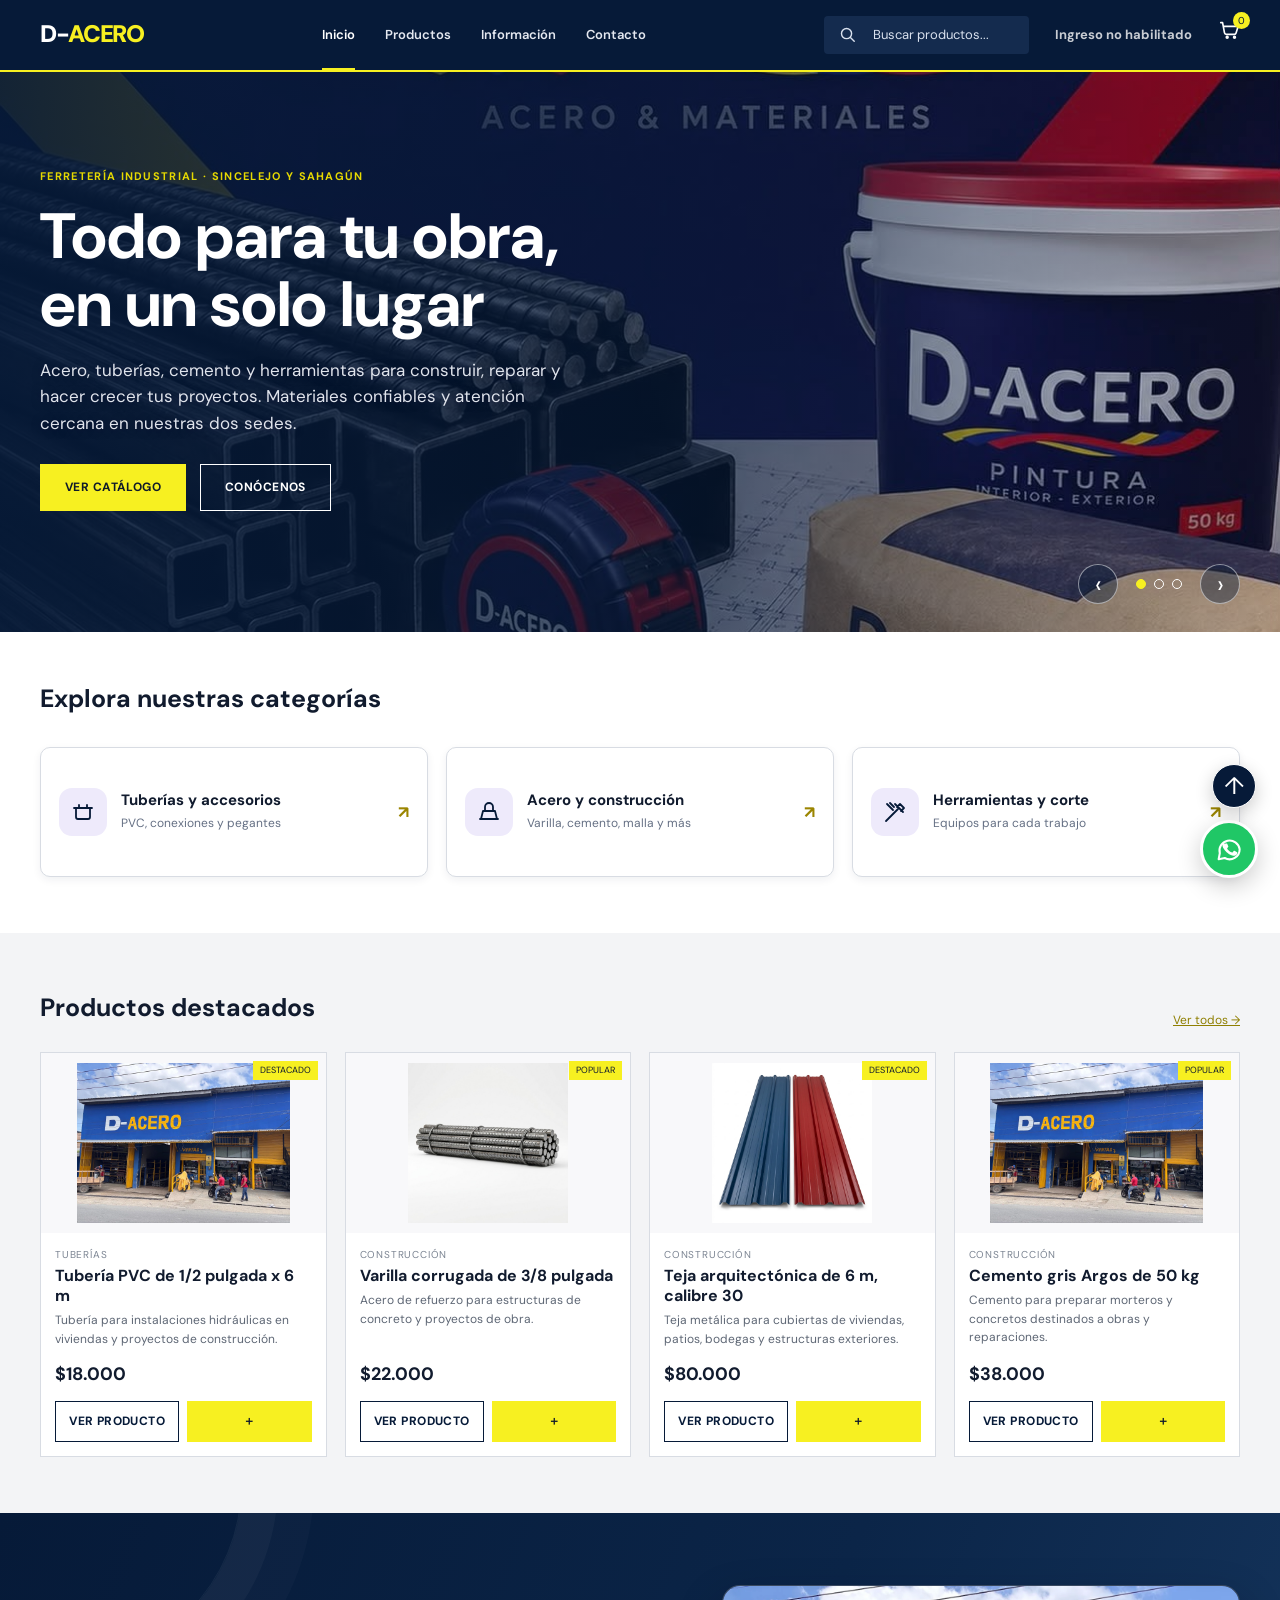
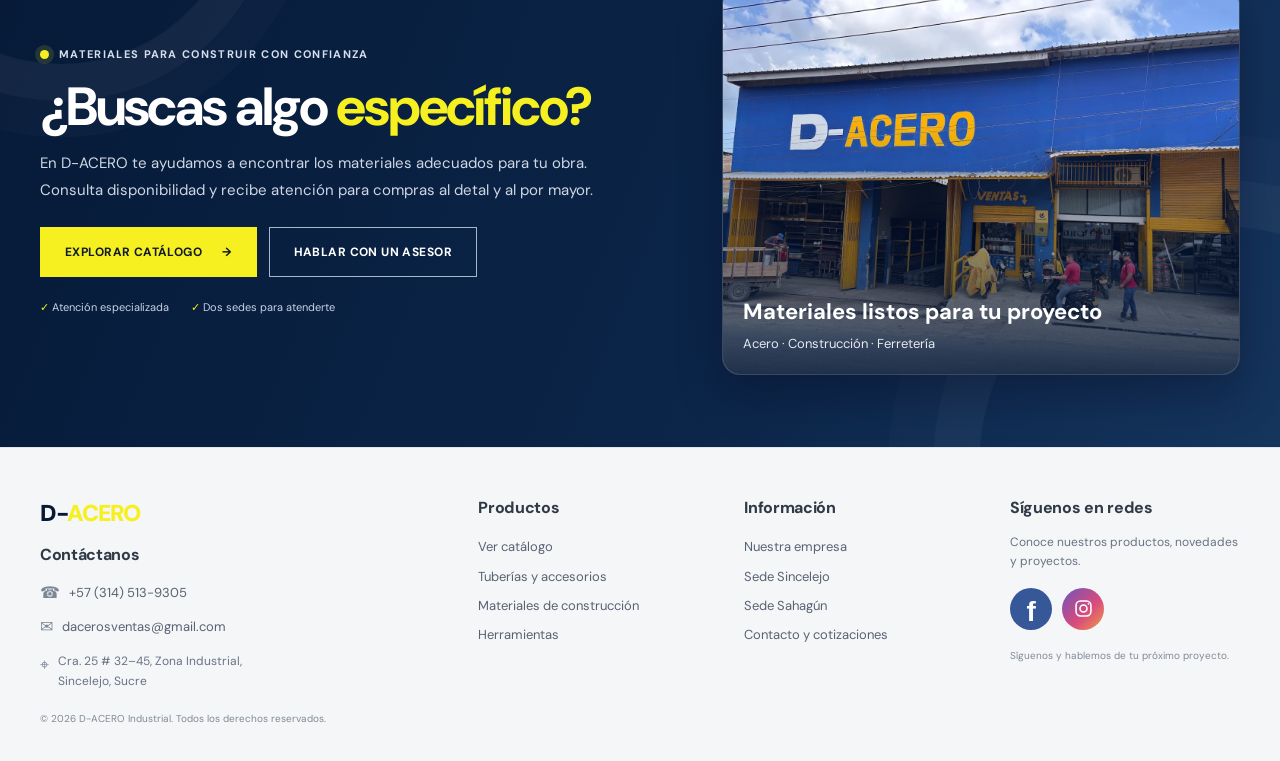
==== commit 8f00e1bb: "Initial catalog website" ====
--- a/index.html
+++ b/index.html
@@ -1,392 +1,156 @@
-<!doctype html>
-<html lang="es">
-<head>
-  <meta charset="utf-8">
-  <meta name="viewport" content="width=device-width, initial-scale=1">
-  <meta name="theme-color" content="#061a38">
-  <meta name="description" content="Catálogo digital de D-Acero: acero, materiales de construcción y herramientas.">
-  <title>D-ACERO | Catálogo industrial</title>
-
-  <link rel="preconnect" href="https://fonts.googleapis.com">
-  <link rel="preconnect" href="https://fonts.gstatic.com" crossorigin>
-  <link href="https://fonts.googleapis.com/css2?family=DM+Sans:wght@400;500;600;700;800&display=swap" rel="stylesheet">
-
-
-  <link rel="stylesheet" href="styles.css">
-</head>
-
-<body>
-
-  <header class="site-header">
-    <a class="brand" href="#inicio" aria-label="D-Acero, inicio"><span class="brand-wordmark"><span class="brand-dash">D-</span><strong>ACERO</strong></span></a>
-
-    <nav class="main-nav" aria-label="Navegación principal">
-      <a href="#inicio" class="nav-link">Inicio</a>
-      <a href="#productos" class="nav-link">Productos</a>
-      <a href="#informacion" class="nav-link">Información</a>
-      <a href="#contacto" class="nav-link">Contacto</a>
-    </nav>
-
-    <div class="header-actions">
-      <a class="header-search" href="#productos" aria-label="Ir al catálogo">⌕ <span>Ver catálogo</span></a>
-
-      <a class="text-button login-button" href="#credito" aria-label="Solicitar cuenta de crédito" title="Solicitar cuenta de crédito"><svg viewBox="0 0 24 24" aria-hidden="true"><rect x="3" y="5" width="18" height="14" rx="2"></rect><path d="M3 10h18M7 15h4"></path></svg><span class="login-label">Solicitar cuenta de crédito</span></a>
-
-      <a class="icon-button" href="https://wa.me/573145139305?text=Hola%20D-Acero%2C%20quiero%20solicitar%20una%20cotizaci%C3%B3n." target="_blank" rel="noopener noreferrer" aria-label="Solicitar cotización por WhatsApp" title="Cotizar por WhatsApp">☏</a>
-    </div>
-  </header>
-
-  <main>
-    
-    <section class="page" id="inicio">
-      <section class="hero">
-        <div class="hero-content wrap">
-          <p class="eyebrow">Ferretería industrial · Sincelejo y Sahagún</p>
-          <h1>Todo para tu obra,<br>en un solo lugar</h1>
-
-          <p class="hero-copy">
-            Acero, tuberías, cemento y herramientas para construir, reparar y
-            hacer crecer tus proyectos. Encuentra materiales confiables y
-            asesoría cercana en nuestras dos sedes.
-          </p>
-
-          <div class="button-row">
-            <a class="button button-primary" href="#productos">
-              Ver catálogo
-            </a>
-            <a class="button button-outline light" href="#informacion">
-              Conócenos
-            </a>
-          </div>
-        </div>
-      </section>
-
-      <section class="section wrap categories-section">
-        <h2>Explora nuestras categorías</h2>
-
-        <div class="category-grid">
-          <a class="category-card" href="#catalog-tuberias"><span class="category-icon" aria-hidden="true"><svg viewBox="0 0 24 24"><path d="M3 8h18M5 8v9a2 2 0 0 0 2 2h10a2 2 0 0 0 2-2V8M8 5v3m8-3v3"/></svg></span><span class="category-copy"><strong>Tuberías y accesorios</strong><small>PVC, conexiones y pegantes</small></span><span class="category-arrow" aria-hidden="true">↗</span></a>
-          <a class="category-card" href="#catalog-construccion"><span class="category-icon" aria-hidden="true"><svg viewBox="0 0 24 24"><path d="m4 19 2-8h12l2 8H4ZM3 19h18M8 11V7a4 4 0 0 1 8 0v4"/></svg></span><span class="category-copy"><strong>Acero y construcción</strong><small>Varilla, cemento, malla y más</small></span><span class="category-arrow" aria-hidden="true">↗</span></a>
-          <a class="category-card" href="#catalog-herramientas"><span class="category-icon" aria-hidden="true"><svg viewBox="0 0 24 24"><path d="m14 7 3-3 4 4-3 3M5 19 15 9m-3-5 8 8M4 4l6 6m-3-7 4 4M3 21l5-5"/></svg></span><span class="category-copy"><strong>Herramientas y corte</strong><small>Equipos para cada trabajo</small></span><span class="category-arrow" aria-hidden="true">↗</span></a>
-        </div>
-      </section>
-
-      <section class="section section-muted">
-        <div class="wrap">
-          <div class="section-heading">
-            <h2>Productos destacados</h2>
-            <a class="link-button" href="#productos">Ver todos →</a>
-          </div>
-
-          <div class="product-grid product-grid-home">
-            <article class="product-card"><div class="product-visual"><img class="product-image" src="images/tuberia.webp" alt="Tubería PVC blanca" loading="lazy"></div><div class="product-body"><span class="product-category">Tuberías</span><h3>Tubería PVC de 1/2 pulgada x 6 m</h3><p>Tubería para instalaciones hidráulicas en viviendas y proyectos.</p><strong class="product-price">$18.000</strong><div class="product-actions"><a class="button button-outline" href="https://wa.me/573145139305?text=Hola%2C%20quiero%20cotizar%20tuber%C3%ADa%20PVC%20de%201%2F2%20pulgada%20x%206%20m." target="_blank" rel="noopener noreferrer">Consultar</a></div></div></article>
-            <article class="product-card"><div class="product-visual"><img class="product-image" src="images/varilla.webp" alt="Paquete de varilla corrugada" loading="lazy"></div><div class="product-body"><span class="product-category">Construcción</span><h3>Varilla corrugada de 3/8 pulgada</h3><p>Acero de refuerzo para estructuras y obras de construcción.</p><strong class="product-price">$22.000</strong><div class="product-actions"><a class="button button-outline" href="https://wa.me/573145139305?text=Hola%2C%20quiero%20cotizar%20varilla%20corrugada%20de%203%2F8." target="_blank" rel="noopener noreferrer">Consultar</a></div></div></article>
-            <article class="product-card"><div class="product-visual"><img class="product-image" src="images/cemento.webp" alt="Saco de cemento gris Argos" loading="lazy"></div><div class="product-body"><span class="product-category">Construcción</span><h3>Cemento gris Argos de 50 kg</h3><p>Para preparar morteros y concretos en obras y reparaciones.</p><strong class="product-price">$38.000</strong><div class="product-actions"><a class="button button-outline" href="https://wa.me/573145139305?text=Hola%2C%20quiero%20cotizar%20cemento%20gris%20Argos%20de%2050%20kg." target="_blank" rel="noopener noreferrer">Consultar</a></div></div></article>
-            <article class="product-card"><div class="product-visual"><img class="product-image" src="images/serrucho.webp" alt="Serrucho manual" loading="lazy"></div><div class="product-body"><span class="product-category">Herramientas</span><h3>Serrucho manual</h3><p>Herramienta práctica para cortes en trabajos de construcción.</p><strong class="product-price">Consulta precio</strong><div class="product-actions"><a class="button button-outline" href="https://wa.me/573145139305?text=Hola%2C%20quiero%20cotizar%20un%20serrucho%20manual." target="_blank" rel="noopener noreferrer">Consultar</a></div></div></article>
-          </div>
-        </div>
-      </section>
-
-      <section class="cta-band" aria-labelledby="home-cta-title">
-        <div class="wrap cta-band-inner">
-          <div class="cta-copy">
-            <p class="cta-eyebrow"><span class="cta-eyebrow-dot"></span> Materiales para construir con confianza</p>
-            <h2 id="home-cta-title">¿Buscas algo <span>específico?</span></h2>
-            <p class="cta-description">
-              En D-ACERO te ayudamos a encontrar los materiales adecuados para tu obra.
-              Consulta disponibilidad y recibe atención para compras al detal y al por mayor.
-            </p>
-            <div class="cta-actions">
-              <a class="button button-primary" href="#productos">
-                Explorar catálogo <span aria-hidden="true">→</span>
-              </a>
-              <a class="button button-outline light" href="#contacto">
-                Hablar con un asesor
-              </a>
-            </div>
-            <div class="cta-benefits" aria-label="Beneficios de D-Acero">
-              <span>✓ Atención especializada</span>
-              <span>✓ Dos sedes para atenderte</span>
-            </div>
-          </div>
-
-          <figure class="cta-store-visual">
-            <img src="images/daceroalmacen.webp" alt="Materiales y productos disponibles en el almacén D-Acero" loading="lazy">
-            <figcaption><strong>Materiales listos para tu proyecto</strong><span>Acero · Construcción · Ferretería</span></figcaption>
-          </figure>
-        </div>
-      </section>
-    </section>
-
-    <section class="page" id="productos">
-      <div class="wrap catalog-page">
-        <h1>Catálogo de productos</h1>
-        <p class="lead">Consulta disponibilidad y precios directamente con nuestro equipo por WhatsApp.</p>
-        <nav class="catalog-categories" aria-label="Categorías del catálogo">
-          <a href="#productos">Todos los productos</a><a href="#catalog-tuberias">Tuberías</a><a href="#catalog-construccion">Construcción</a><a href="#catalog-herramientas">Herramientas</a>
-        </nav>
-        <div class="product-grid catalog-grid">
-          <article class="product-card" id="catalog-tuberias"><div class="product-visual"><img class="product-image" src="images/tuberia.webp" alt="Tubería PVC blanca" loading="lazy"></div><div class="product-body"><span class="product-category">Tuberías</span><h3>Tubería PVC de 1/2 pulgada x 6 m</h3><p>Para instalaciones hidráulicas en viviendas y proyectos de construcción.</p><strong class="product-price">$18.000</strong><div class="product-actions"><a class="button button-outline" href="https://wa.me/573145139305?text=Hola%2C%20quiero%20cotizar%20tuber%C3%ADa%20PVC%20de%201%2F2%20pulgada%20x%206%20m." target="_blank" rel="noopener noreferrer">Cotizar</a></div></div></article>
-          <article class="product-card" id="catalog-construccion"><div class="product-visual"><img class="product-image" src="images/varilla.webp" alt="Paquete de varilla corrugada" loading="lazy"></div><div class="product-body"><span class="product-category">Construcción</span><h3>Varilla corrugada de 3/8 pulgada</h3><p>Acero de refuerzo para estructuras de concreto y obras.</p><strong class="product-price">$22.000</strong><div class="product-actions"><a class="button button-outline" href="https://wa.me/573145139305?text=Hola%2C%20quiero%20cotizar%20varilla%20corrugada%20de%203%2F8." target="_blank" rel="noopener noreferrer">Cotizar</a></div></div></article>
-          <article class="product-card"><div class="product-visual"><img class="product-image" src="images/tejaarq.webp" alt="Teja metálica arquitectónica" loading="lazy"></div><div class="product-body"><span class="product-category">Construcción</span><h3>Teja arquitectónica de 6 m, calibre 30</h3><p>Para cubiertas de viviendas, patios, bodegas y estructuras.</p><strong class="product-price">$80.000</strong><div class="product-actions"><a class="button button-outline" href="https://wa.me/573145139305?text=Hola%2C%20quiero%20cotizar%20teja%20arquitect%C3%B3nica%20de%206%20m." target="_blank" rel="noopener noreferrer">Cotizar</a></div></div></article>
-          <article class="product-card"><div class="product-visual"><img class="product-image" src="images/cemento.webp" alt="Saco de cemento gris Argos" loading="lazy"></div><div class="product-body"><span class="product-category">Construcción</span><h3>Cemento gris Argos de 50 kg</h3><p>Para preparar morteros y concretos destinados a obras.</p><strong class="product-price">$38.000</strong><div class="product-actions"><a class="button button-outline" href="https://wa.me/573145139305?text=Hola%2C%20quiero%20cotizar%20cemento%20gris%20Argos%20de%2050%20kg." target="_blank" rel="noopener noreferrer">Cotizar</a></div></div></article>
-          <article class="product-card"><div class="product-visual"><img class="product-image" src="images/tanque.webp" alt="Tanque de agua negro de 500 litros" loading="lazy"></div><div class="product-body"><span class="product-category">Construcción</span><h3>Tanque de agua de 500 litros</h3><p>Tanque plástico para almacenar agua en viviendas y obras.</p><strong class="product-price">Consulta precio</strong><div class="product-actions"><a class="button button-outline" href="https://wa.me/573145139305?text=Hola%2C%20quiero%20cotizar%20un%20tanque%20de%20agua%20de%20500%20litros." target="_blank" rel="noopener noreferrer">Cotizar</a></div></div></article>
-          <article class="product-card"><div class="product-visual"><img class="product-image" src="images/malla.webp" alt="Rollo de malla eslabonada galvanizada" loading="lazy"></div><div class="product-body"><span class="product-category">Construcción</span><h3>Malla eslabonada galvanizada</h3><p>Malla metálica para cerramientos y divisiones resistentes.</p><strong class="product-price">Consulta precio</strong><div class="product-actions"><a class="button button-outline" href="https://wa.me/573145139305?text=Hola%2C%20quiero%20cotizar%20malla%20eslabonada%20galvanizada." target="_blank" rel="noopener noreferrer">Cotizar</a></div></div></article>
-          <article class="product-card"><div class="product-visual"><img class="product-image" src="images/anticorrosivo.webp" alt="Lata de pintura anticorrosiva" loading="lazy"></div><div class="product-body"><span class="product-category">Pinturas</span><h3>Pintura anticorrosiva Ferro</h3><p>Protege superficies metálicas contra la corrosión.</p><strong class="product-price">Consulta precio</strong><div class="product-actions"><a class="button button-outline" href="https://wa.me/573145139305?text=Hola%2C%20quiero%20cotizar%20pintura%20anticorrosiva%20Ferro." target="_blank" rel="noopener noreferrer">Cotizar</a></div></div></article>
-          <article class="product-card"><div class="product-visual"><img class="product-image" src="images/pegante.webp" alt="Lata de pegante para PVC" loading="lazy"></div><div class="product-body"><span class="product-category">Tuberías</span><h3>Pegante para PVC de 1/4 de galón</h3><p>Adhesivo para unir tuberías y accesorios de PVC.</p><strong class="product-price">Consulta precio</strong><div class="product-actions"><a class="button button-outline" href="https://wa.me/573145139305?text=Hola%2C%20quiero%20cotizar%20pegante%20para%20PVC%20de%201%2F4%20de%20gal%C3%B3n." target="_blank" rel="noopener noreferrer">Cotizar</a></div></div></article>
-          <article class="product-card"><div class="product-visual"><img class="product-image" src="images/alambre-pua.webp" alt="Rollo de alambre de púas" loading="lazy"></div><div class="product-body"><span class="product-category">Construcción</span><h3>Alambre de púas</h3><p>Solución resistente para cercas y cerramientos rurales.</p><strong class="product-price">Consulta precio</strong><div class="product-actions"><a class="button button-outline" href="https://wa.me/573145139305?text=Hola%2C%20quiero%20cotizar%20alambre%20de%20p%C3%BAas." target="_blank" rel="noopener noreferrer">Cotizar</a></div></div></article>
-          <article class="product-card"><div class="product-visual"><img class="product-image" src="images/codo.webp" alt="Codo blanco para tubería PVC" loading="lazy"></div><div class="product-body"><span class="product-category">Tuberías</span><h3>Codo para tubería PVC</h3><p>Accesorio para conectar y cambiar la dirección de tuberías.</p><strong class="product-price">Consulta precio</strong><div class="product-actions"><a class="button button-outline" href="https://wa.me/573145139305?text=Hola%2C%20quiero%20cotizar%20un%20codo%20para%20tuber%C3%ADa%20PVC." target="_blank" rel="noopener noreferrer">Cotizar</a></div></div></article>
-          <article class="product-card" id="catalog-herramientas"><div class="product-visual"><img class="product-image" src="images/serrucho.webp" alt="Serrucho manual" loading="lazy"></div><div class="product-body"><span class="product-category">Herramientas</span><h3>Serrucho manual</h3><p>Herramienta de corte para trabajos de construcción y carpintería.</p><strong class="product-price">Consulta precio</strong><div class="product-actions"><a class="button button-outline" href="https://wa.me/573145139305?text=Hola%2C%20quiero%20cotizar%20un%20serrucho%20manual." target="_blank" rel="noopener noreferrer">Cotizar</a></div></div></article>
-          <article class="product-card"><div class="product-visual"><img class="product-image" src="images/disco.webp" alt="Disco de corte para metal" loading="lazy"></div><div class="product-body"><span class="product-category">Herramientas</span><h3>Disco de corte para metal</h3><p>Disco abrasivo para trabajos de corte en metal.</p><strong class="product-price">Consulta precio</strong><div class="product-actions"><a class="button button-outline" href="https://wa.me/573145139305?text=Hola%2C%20quiero%20cotizar%20un%20disco%20de%20corte%20para%20metal." target="_blank" rel="noopener noreferrer">Cotizar</a></div></div></article>
-        </div>
-      </div>
-    </section>
-
-    <section class="page" id="informacion">
-      <div class="about-hero">
-        <h1>Conoce D-ACERO</h1>
-        <span></span>
-      </div>
-
-      <section class="section wrap about-intro">
-        <img
-          src="images/daceroalmacen.webp"
-          alt="Interior de un taller industrial"
-        >
-        <div>
-          <h2>¿Quiénes somos?</h2>
-          <p>
-            En D-ACERO somos más que una ferretería: somos tu aliado
-            estratégico en el desarrollo y ejecución de proyectos de construcción
-            y metalmecánica. Con años de trayectoria, ofrecemos materiales de
-            calidad y atención especializada.
-          </p>
-          <p>
-            Nuestro compromiso es proveer soluciones integrales a través de un
-            amplio portafolio de productos certificados, respaldados por un
-            equipo de profesionales dispuesto a brindar asesoría técnica
-            especializada.
-          </p>
-        </div>
-      </section>
-
-      <section class="section section-muted">
-        <div class="wrap">
-          <div class="center-heading">
-            <h2>Nuestros productos</h2>
-            <p>
-              Soluciones completas para todas las etapas de tu proyecto
-              industrial o de construcción.
-            </p>
-          </div>
-
-          <div class="about-cards">
-            <article class="about-product-card"><img src="images/tuberia.webp" alt="Tubería PVC para instalaciones y obras" loading="lazy"><div class="about-product-copy"><span class="about-product-kicker">Conducción y conexiones</span><h3>Tuberías y accesorios</h3><p>Tuberías, codos y pegantes para instalaciones hidráulicas.</p><a class="about-product-link" href="#productos">Explorar categoría <span aria-hidden="true">→</span></a></div></article>
-            <article class="about-product-card"><img src="images/varilla.webp" alt="Paquete de varilla corrugada para construcción" loading="lazy"><div class="about-product-copy"><span class="about-product-kicker">Material para obra</span><h3>Acero y construcción</h3><p>Varillas, tejas, cemento, mallas y materiales para tu proyecto.</p><a class="about-product-link" href="#productos">Explorar categoría <span aria-hidden="true">→</span></a></div></article>
-            <article class="about-product-card"><img src="images/serrucho.webp" alt="Serrucho manual para trabajos de construcción" loading="lazy"><div class="about-product-copy"><span class="about-product-kicker">Precisión y rendimiento</span><h3>Herramientas y corte</h3><p>Herramientas manuales y discos para completar cada trabajo.</p><a class="about-product-link" href="#productos">Explorar categoría <span aria-hidden="true">→</span></a></div></article>
-          </div>
-        </div>
-      </section>
-
-      <section class="section wrap branches">
-        <h2>Nuestras sedes</h2>
-        <div class="branch-grid">
-           <article>
-            <h3>Sede Sincelejo</h3>
-            <p>⌖ Cra. 25 # 32–45, Zona Industrial, Sincelejo, Sucre.</p>
-            <p>☎ +57 (314) 513-9305</p>
-          </article>
-          <article>
-            <h3>Sede Sahagún</h3><p>⌖ Troncal de Occidente Km 2 vía Montería, Sahagún, Córdoba.</p>
-            <p>☎ +57 (310) 533-4701</p>
-          </article>
-        </div>
-        
-        <div class="branch-maps" aria-label="Mapa personalizado con las dos sedes D-Acero">
-          <article class="branch-map-card branch-map-card--combined">
-            <div class="branch-map-heading"><h3>Encuentra nuestras dos sedes</h3><a href="https://www.google.com/maps/d/u/0/viewer?mid=1s7nchgGHBHVpn8E6-lzq9lklSME5weQ" target="_blank" rel="noopener noreferrer">Abrir mapa completo ↗</a></div>
-            <div class="branch-map-legend" aria-label="Sedes incluidas en el mapa">
-              <a class="branch-location" href="https://maps.app.goo.gl/KVKzuvyYGkCtjtZA6" target="_blank" rel="noopener noreferrer"><span class="branch-location-dot" aria-hidden="true">1</span><span><strong>Sincelejo</strong><small>Zona Industrial · Cra. 25 # 32–45</small></span><span class="branch-location-action">Cómo llegar ↗</span></a>
-              <a class="branch-location" href="https://maps.app.goo.gl/HoQ3N3NAZ5DvNGn6A" target="_blank" rel="noopener noreferrer"><span class="branch-location-dot" aria-hidden="true">2</span><span><strong>Sahagún</strong><small>Troncal de Occidente Km 2 vía Montería</small></span><span class="branch-location-action">Cómo llegar ↗</span></a>
-            </div>
-            <iframe title="Mapa personalizado D-Acero: sedes Sincelejo y Sahagún" src="https://www.google.com/maps/d/u/0/embed?mid=1s7nchgGHBHVpn8E6-lzq9lklSME5weQ&amp;ehbc=2E312F&amp;noprof=1" loading="lazy" referrerpolicy="no-referrer-when-downgrade" allowfullscreen></iframe>
-          </article>
-        </div>
-      </section>
-      
-        <section class="why-band">
-        <h2>¿Por qué elegir D-ACERO?</h2>
-        <div class="wrap why-grid">
-          <article>
-            <h3>Calidad garantizada</h3>
-            <p>Materiales certificados que cumplen las normas técnicas más exigentes.</p>
-          </article>
-          <article>
-            <h3>Variedad de productos</h3>
-            <p>Amplio inventario disponible para asegurar la continuidad de tus obras.</p>
-          </article>
-          <article>
-            <h3>Atención especializada</h3>
-            <p>Asesoría experta para ayudarte a seleccionar exactamente lo que necesitas.</p>
-          </article>
-        </div>
-      </section>
-
-      <section class="last-cta">
-        <h2>¿Listo para abastecer tu proyecto?</h2>
-        <a class="button button-primary" href="#productos">
-          Ver catálogo →
-        </a>
-      </section>
-    </section>
-
-
-    <!-- INICIO DE CONTACTO -->
-    <section class="page" id="contacto">
-      <div class="wrap contact-page">
-        <h1>Contáctanos</h1>
-        <p class="lead">
-          Estamos aquí para ayudarte a construir con la mejor calidad. Envíanos
-          tus requerimientos o visita nuestras sucursales.
-        </p>
-
-        <div class="contact-layout">
-          <form class="form-card" action="mailto:dacerosventas@gmail.com" method="post" enctype="text/plain">
-            <h2>Envíanos un mensaje</h2>
-
-            <div class="form-grid">
-              <label>
-                Nombre completo
-                <input name="name" required placeholder="Tu nombre">
-              </label>
-              <label>
-                Teléfono
-                <input name="phone" type="tel" placeholder="+57 300 000 0000">
-              </label>
-              <label class="span-2">
-                Correo electrónico
-                <input name="email" type="email" required placeholder="nombre@correo.com">
-              </label>
-              <label class="span-2">
-                Mensaje
-                <textarea name="message" required placeholder="¿En qué podemos ayudarte?"></textarea>
-              </label>
-            </div>
-
-            <button class="button button-primary" type="submit">Enviar mensaje por correo</button>
-          </form>
-
-          <aside class="contact-info">
-            <h2>Información general</h2>
-            <p><strong>☎ Ventas corporativas</strong><br><a href="tel:+573145139305">+57 (314) 513-9305</a></p>
-            <p><strong>✉ Correo electrónico</strong><br>dacerosventas@gmail.com</p>
-            <p>
-              <strong>◷ Horario de atención</strong><br>
-              Lunes a viernes: 7:30 a. m. – 5:30 p. m.<br>
-              Sábados: 8:00 a. m. – 1:00 p. m.
-            </p>
-            <hr>
-            <p><strong>Síguenos en redes</strong></p><div class="social-links contact-social-links"><a class="social-link social-facebook" href="https://www.facebook.com/ferroacero.sincelejo/" target="_blank" rel="noopener noreferrer" aria-label="Facebook de D-Acero">f</a><a class="social-link social-instagram" href="https://www.instagram.com/dacero.co/" target="_blank" rel="noopener noreferrer" aria-label="Instagram de D-Acero"><svg viewBox="0 0 24 24" aria-hidden="true"><rect x="3.5" y="3.5" width="17" height="17" rx="5"></rect><circle cx="12" cy="12" r="4"></circle><circle class="instagram-dot" cx="17.7" cy="6.7" r="1"></circle></svg></a></div>
-          </aside>
-        </div>
-
-        <section class="branches contact-branches">
-          <h2>Nuestras sedes</h2>
-          <div class="branch-grid">
-            <article>
-              <a class="branch-map-link" href="https://maps.app.goo.gl/KVKzuvyYGkCtjtZA6" target="_blank" rel="noopener noreferrer">Ver ubicación de Sincelejo ↗</a>
-              <h3>Sede Sincelejo</h3>
-              <p>⌖ Cra. 25 # 32–45, Zona Industrial</p>
-              <p>☎ +57 (314) 513-9305</p>
-              <p>◷ L–V: 7:30 a. m. – 5:30 p. m.</p>
-            </article>
-            <article>
-              <a class="branch-map-link" href="https://maps.app.goo.gl/HoQ3N3NAZ5DvNGn6A" target="_blank" rel="noopener noreferrer">Ver ubicación de Sahagún ↗</a>
-              <h3>Sede Sahagún</h3>
-              <p>⌖ Troncal de Occidente Km 2 vía Montería</p>
-              <p>☎ +57 (310) 533-4701</p>
-              <p>◷ L–V: 7:30 a. m. – 5:30 p. m.</p>
-            </article>
-          </div>
-        </section>
-      </div>
-    </section>
-    <section class="page auth-page" id="credito">
-      <form class="auth-card" action="mailto:dacerosventas@gmail.com" method="post" enctype="text/plain">
-        <a class="auth-brand" href="#inicio" aria-label="D-Acero, inicio"><span class="brand-wordmark"><span class="brand-dash">D-</span><strong>ACERO</strong></span></a>
-        <h1>Solicitar cuenta de crédito</h1>
-        <p class="auth-subtitle">Déjanos tus datos y nuestro equipo te orientará sobre los requisitos.</p>
-        <label>Nombre o razón social<input name="name" required placeholder="Nombre de tu empresa"></label>
-        <label>NIT o documento<input name="document" required placeholder="Número de identificación"></label>
-        <label>Correo electrónico<input name="email" type="email" required placeholder="nombre@empresa.com"></label>
-        <label>Teléfono<input name="phone" type="tel" required placeholder="+57 300 000 0000"></label>
-        <button class="button button-primary full" type="submit">Solicitar información por correo</button>
-        <div class="auth-bottom">
-          <a class="back-link" href="#inicio">← Regresar al inicio</a>
-        </div>
-      </form>
-    </section>
-  </main>
-
-  <footer class="site-footer">
-    <div class="wrap footer-grid">
-      <div class="footer-column footer-contact-column">
-        <a class="brand footer-brand" href="#inicio" aria-label="D-Acero, volver al inicio"><span class="brand-wordmark"><span class="brand-dash">D-</span><strong>ACERO</strong></span></a>
-        <h2>Contáctanos</h2>
-        <a class="footer-contact-link" href="tel:+573145139305"><span aria-hidden="true">☎</span> +57 (314) 513-9305</a>
-        <a class="footer-contact-link" href="mailto:dacerosventas@gmail.com"><span aria-hidden="true">✉</span> dacerosventas@gmail.com</a>
-        <address class="footer-address">
-          <span aria-hidden="true">⌖</span> Cra. 25 # 32–45, Zona Industrial,<br>Sincelejo, Sucre
-        </address>
-        <small class="footer-copyright">© 2026 D-ACERO Industrial. Todos los derechos reservados.</small>
-      </div>
-
-      <div class="footer-column">
-        <h2>Productos</h2>
-        <a href="#productos">Ver catálogo</a>
-        <a href="#productos">Tuberías y accesorios</a>
-        <a href="#productos">Materiales de construcción</a>
-        <a href="#productos">Herramientas</a>
-      </div>
-
-      <div class="footer-column">
-        <h2>Información</h2>
-        <a href="#informacion">Nuestra empresa</a>
-        <a href="#informacion">Sede Sincelejo</a>
-        <small class="footer-location">Cra. 25 # 32–45, Zona Industrial</small>
-        <a href="#informacion">Sede Sahagún</a>
-        <small class="footer-location">Troncal de Occidente Km 2 vía Montería</small>
-        <a href="#contacto">Contacto y cotizaciones</a>
-      </div>
-
-      <div class="footer-column footer-social-column">
-        <h2>Síguenos en redes</h2>
-        <p>Conoce nuestros productos, novedades y proyectos.</p>
-        <div class="social-links">
-          <a class="social-link social-facebook" href="https://www.facebook.com/ferroacero.sincelejo/" target="_blank" rel="noopener noreferrer" aria-label="Facebook de D-Acero" title="Facebook">
-            <span aria-hidden="true">f</span>
-          </a>
-          <a class="social-link social-instagram" href="https://www.instagram.com/dacero.co/" target="_blank" rel="noopener noreferrer" aria-label="Instagram de D-Acero" title="Instagram">
-            <svg viewBox="0 0 24 24" aria-hidden="true"><rect x="3.5" y="3.5" width="17" height="17" rx="5"></rect><circle cx="12" cy="12" r="4"></circle><circle class="instagram-dot" cx="17.7" cy="6.7" r="1"></circle></svg>
-          </a>
-        </div>
-        <span class="footer-social-note">Síguenos y hablemos de tu próximo proyecto.</span>
-      </div>
-    </div>
-  </footer>
-
-  <a class="whatsapp-float" href="https://wa.me/573145139305?text=Hola%20D-Acero%2C%20quiero%20informaci%C3%B3n%20sobre%20sus%20productos." target="_blank" rel="noopener noreferrer" aria-label="Escribir a D-Acero por WhatsApp" title="Escríbenos por WhatsApp">
-    <svg viewBox="0 0 24 24" aria-hidden="true"><path d="M20.4 11.7a8.35 8.35 0 0 1-12.35 7.35L3 20l.98-4.88A8.4 8.4 0 1 1 20.4 11.7Z"></path><path d="M8.2 7.7c.25-.56.51-.57.77-.58h.65c.2 0 .45.08.56.39l.78 1.88c.1.25.07.46-.08.64l-.62.75c-.18.19-.25.38-.1.64.17.28.72 1.18 1.59 1.91 1.09.92 2 .99 2.28 1.08.27.08.44.06.61-.14l.82-.96c.2-.24.41-.28.67-.18l1.8.86c.27.13.45.2.51.33.07.13.07.74-.18 1.44-.25.7-1.48 1.34-2.04 1.39-.52.05-1.17.07-1.89-.16-.44-.14-1.01-.33-1.74-.66-3.06-1.33-5.05-4.45-5.2-4.66-.15-.2-1.24-1.65-1.24-3.14 0-1.5.78-2.23 1.05-2.53Z"></path></svg>
-  </a>
-  <div class="toast" role="status" aria-live="polite"></div>
-</body>
-</html>
-
-
-
-
-
-
-
-
-
+<!doctype html>
+<html lang="es">
+<head>
+  <meta charset="utf-8">
+  <meta name="viewport" content="width=device-width, initial-scale=1">
+  <meta name="theme-color" content="#061a38">
+  <meta name="description" content="Ferretería industrial D-ACERO en Sincelejo y Sahagún. Catálogo, materiales de construcción, acero y herramientas.">
+  <title>Inicio | D-ACERO</title>
+
+  <link rel="preconnect" href="https://fonts.googleapis.com">
+  <link rel="preconnect" href="https://fonts.gstatic.com" crossorigin>
+  <link href="https://fonts.googleapis.com/css2?family=DM+Sans:wght@400;500;600;700;800&display=swap" rel="stylesheet">
+
+
+  <link rel="stylesheet" href="style.css">
+  <script src="script.js" defer></script>
+</head>
+<body>
+<header class="site-header">
+    <a class="brand" href="index.html" aria-label="D-ACERO, inicio">
+      <span class="brand-wordmark"><span class="brand-dash">D-</span><strong>ACERO</strong></span>
+    </a>
+
+    <button class="menu-toggle" aria-label="Abrir menú" aria-expanded="false">
+      ☰
+    </button>
+
+    <nav class="main-nav" aria-label="Navegación principal">
+      <a href="index.html" class="nav-link active" aria-current="page">Inicio</a>
+      <a href="productos.html" class="nav-link">Productos</a>
+      <a href="informacion.html" class="nav-link">Información</a>
+      <a href="contacto.html" class="nav-link">Contacto</a>
+    </nav>
+
+    <div class="header-actions">
+      <a class="header-search" href="productos.html" aria-label="Buscar productos">
+        <svg viewBox="0 0 24 24" aria-hidden="true"><circle cx="10.8" cy="10.8" r="6.4"></circle><path d="m16 16 4.5 4.5"></path></svg><span>Buscar productos...</span>
+      </a>
+
+      <button class="text-button login-button" type="button" disabled aria-label="Ingreso de clientes no habilitado" title="El ingreso de clientes no está habilitado"><span class="login-label">Ingreso no habilitado</span></button>
+
+      <a class="icon-button" href="solicitud.html" aria-label="Solicitud de cotización">
+        <svg viewBox="0 0 24 24" aria-hidden="true"><path d="M3 4h2l2.1 11.1a2 2 0 0 0 2 1.6h8.7a2 2 0 0 0 1.9-1.4L22 8H6"></path><circle cx="10" cy="20" r="1"></circle><circle cx="18" cy="20" r="1"></circle></svg><span class="cart-count">0</span>
+      </a>
+    </div>
+  </header>
+<main>
+<section class="page active" id="page-inicio" data-view="inicio">
+      <section class="hero-carousel" aria-label="Productos y servicios D-ACERO"><article class="hero-slide is-active" style="--slide-image:url('images/home-hero.png')"><div class="hero-content wrap"><p class="eyebrow">Ferretería industrial · Sincelejo y Sahagún</p><h1>Todo para tu obra,<br>en un solo lugar</h1><p class="hero-copy">Acero, tuberías, cemento y herramientas para construir, reparar y hacer crecer tus proyectos. Materiales confiables y atención cercana en nuestras dos sedes.</p><div class="button-row"><a class="button button-primary" href="productos.html">Ver catálogo</a><a class="button button-outline light" href="informacion.html">Conócenos</a></div></div></article><article class="hero-slide" style="--slide-image:url('images/daceroalmacen.png')"><div class="hero-content wrap"><p class="eyebrow">Atención cercana para cada proyecto</p><h2>Tu ferretería aliada<br>en la Costa Caribe</h2><p class="hero-copy">Encuentra materiales y recibe asesoría para tus proyectos de construcción y metalmecánica.</p><div class="button-row"><a class="button button-primary" href="contacto.html">Habla con un asesor</a></div></div></article><article class="hero-slide" style="--slide-image:url('images/varilla.png')"><div class="hero-content wrap"><p class="eyebrow">Construye con confianza</p><h2>Materiales para avanzar<br>con paso firme</h2><p class="hero-copy">Consulta nuestro catálogo y solicita por WhatsApp los precios y disponibilidad que necesites.</p><div class="button-row"><a class="button button-primary" href="productos.html">Explorar productos</a></div></div></article><div class="carousel-controls"><button type="button" class="carousel-arrow" data-carousel="prev" aria-label="Diapositiva anterior">‹</button><div class="carousel-dots"><button class="is-active" data-slide="0" aria-label="Diapositiva 1"></button><button data-slide="1" aria-label="Diapositiva 2"></button><button data-slide="2" aria-label="Diapositiva 3"></button></div><button type="button" class="carousel-arrow" data-carousel="next" aria-label="Diapositiva siguiente">›</button></div></section>
+
+      <section class="section wrap categories-section">
+        <h2>Explora nuestras categorías</h2>
+
+        <div class="category-grid">
+          <a class="category-card" href="productos.html?categoria=Tuberías"><span class="category-icon" aria-hidden="true"><svg viewBox="0 0 24 24"><path d="M3 8h18M5 8v9a2 2 0 0 0 2 2h10a2 2 0 0 0 2-2V8M8 5v3m8-3v3"/></svg></span><span class="category-copy"><strong>Tuberías y accesorios</strong><small>PVC, conexiones y pegantes</small></span><span class="category-arrow" aria-hidden="true">↗</span></a>
+          <a class="category-card" href="productos.html?categoria=Construcción"><span class="category-icon" aria-hidden="true"><svg viewBox="0 0 24 24"><path d="m4 19 2-8h12l2 8H4ZM3 19h18M8 11V7a4 4 0 0 1 8 0v4"/></svg></span><span class="category-copy"><strong>Acero y construcción</strong><small>Varilla, cemento, malla y más</small></span><span class="category-arrow" aria-hidden="true">↗</span></a>
+          <a class="category-card" href="productos.html?categoria=Herramientas"><span class="category-icon" aria-hidden="true"><svg viewBox="0 0 24 24"><path d="m14 7 3-3 4 4-3 3M5 19 15 9m-3-5 8 8M4 4l6 6m-3-7 4 4M3 21l5-5"/></svg></span><span class="category-copy"><strong>Herramientas y corte</strong><small>Equipos para cada trabajo</small></span><span class="category-arrow" aria-hidden="true">↗</span></a>
+        </div>
+      </section>
+
+      <section class="section section-muted">
+        <div class="wrap">
+          <div class="section-heading">
+            <h2>Productos destacados</h2>
+            <a class="link-button" type="button" href="productos.html">Ver todos →</a>
+          </div>
+
+          <div
+            class="product-grid product-grid-home"
+            id="featured-products"
+          ></div>
+        </div>
+      </section>
+
+      <section class="cta-band" aria-labelledby="home-cta-title">
+        <div class="wrap cta-band-inner">
+          <div class="cta-copy">
+            <p class="cta-eyebrow"><span class="cta-eyebrow-dot"></span> Materiales para construir con confianza</p>
+            <h2 id="home-cta-title">¿Buscas algo <span>específico?</span></h2>
+            <p class="cta-description">
+              En D-ACERO te ayudamos a encontrar los materiales adecuados para tu obra.
+              Consulta disponibilidad y recibe atención para compras al detal y al por mayor.
+            </p>
+            <div class="cta-actions">
+              <a class="button button-primary" type="button" href="productos.html">
+                Explorar catálogo <span aria-hidden="true">→</span>
+              </a>
+              <a class="button button-outline light" type="button" href="contacto.html">
+                Hablar con un asesor
+              </a>
+            </div>
+            <div class="cta-benefits" aria-label="Beneficios de D-Acero">
+              <span>✓ Atención especializada</span>
+              <span>✓ Dos sedes para atenderte</span>
+            </div>
+          </div>
+
+          <figure class="cta-store-visual">
+            <img src="images/daceroalmacen.png" alt="Materiales y productos disponibles en el almacén D-Acero" loading="lazy">
+            <figcaption><strong>Materiales listos para tu proyecto</strong><span>Acero · Construcción · Ferretería</span></figcaption>
+          </figure>
+        </div>
+      </section>
+    </section>
+</main>
+<footer class="site-footer">
+    <div class="wrap footer-grid">
+      <div class="footer-column footer-contact-column">
+        <a class="brand footer-brand" href="index.html" aria-label="D-Acero, volver al inicio">
+          <span class="brand-wordmark"><span class="brand-dash">D-</span><strong>ACERO</strong></span>
+        </a>
+        <h2>Contáctanos</h2>
+        <a class="footer-contact-link" href="tel:+573145139305"><span aria-hidden="true">☎</span> +57 (314) 513-9305</a>
+        <a class="footer-contact-link" href="mailto:dacerosventas@gmail.com"><span aria-hidden="true">✉</span> dacerosventas@gmail.com</a>
+        <address class="footer-address">
+          <span aria-hidden="true">⌖</span> Cra. 25 # 32–45, Zona Industrial,<br>Sincelejo, Sucre
+        </address>
+        <small class="footer-copyright">© 2026 D-ACERO Industrial. Todos los derechos reservados.</small>
+      </div>
+
+      <div class="footer-column">
+        <h2>Productos</h2>
+        <a href="productos.html">Ver catálogo</a>
+        <a href="productos.html?categoria=Tuberías">Tuberías y accesorios</a>
+        <a href="productos.html?categoria=Construcción">Materiales de construcción</a>
+        <a href="productos.html?categoria=Herramientas">Herramientas</a>
+      </div>
+
+      <div class="footer-column">
+        <h2>Información</h2>
+        <a href="informacion.html">Nuestra empresa</a>
+        <a href="informacion.html">Sede Sincelejo</a>
+        <a href="informacion.html">Sede Sahagún</a>
+        <a href="contacto.html">Contacto y cotizaciones</a>
+      </div>
+
+      <div class="footer-column footer-social-column">
+        <h2>Síguenos en redes</h2>
+        <p>Conoce nuestros productos, novedades y proyectos.</p>
+        <div class="social-links">
+          <a class="social-link social-facebook" href="https://www.facebook.com/ferroacero.sincelejo/" target="_blank" rel="noopener noreferrer" aria-label="Facebook de D-Acero" title="Facebook">
+            <span aria-hidden="true">f</span>
+          </a>
+          <a class="social-link social-instagram" href="https://www.instagram.com/dacero.co/" target="_blank" rel="noopener noreferrer" aria-label="Instagram de D-Acero" title="Instagram">
+            <svg viewBox="0 0 24 24" aria-hidden="true"><rect x="3.5" y="3.5" width="17" height="17" rx="5"></rect><circle cx="12" cy="12" r="4"></circle><circle class="instagram-dot" cx="17.7" cy="6.7" r="1"></circle></svg>
+          </a>
+        </div>
+        <span class="footer-social-note">Síguenos y hablemos de tu próximo proyecto.</span>
+      </div>
+    </div>
+  </footer>
+
+  <a class="whatsapp-float" href="https://wa.me/573145139305?text=Hola%20D-Acero%2C%20quiero%20informaci%C3%B3n%20sobre%20sus%20productos." target="_blank" rel="noopener noreferrer" aria-label="Escribir a D-Acero por WhatsApp" title="Escríbenos por WhatsApp"><svg viewBox="0 0 24 24" aria-hidden="true"><path d="M20.4 11.7a8.35 8.35 0 0 1-12.35 7.35L3 20l.98-4.88A8.4 8.4 0 1 1 20.4 11.7Z"></path><path d="M8.2 7.7c.25-.56.51-.57.77-.58h.65c.2 0 .45.08.56.39l.78 1.88c.1.25.07.46-.08.64l-.62.75c-.18.19-.25.38-.1.64.17.28.72 1.18 1.59 1.91 1.09.92 2 .99 2.28 1.08.27.08.44.06.61-.14l.82-.96c.2-.24.41-.28.67-.18l1.8.86c.27.13.45.2.51.33.07.13.07.74-.18 1.44-.25.7-1.48 1.34-2.04 1.39-.52.05-1.17.07-1.89-.16-.44-.14-1.01-.33-1.74-.66-3.06-1.33-5.05-4.45-5.2-4.66-.15-.2-1.24-1.65-1.24-3.14 0-1.5.78-2.23 1.05-2.53Z"></path></svg></a>
+  <div class="toast" role="status" aria-live="polite"></div>
+
+<a class="back-to-top" href="#top" aria-label="Volver arriba" title="Volver arriba">↑</a><div class="toast" role="status" aria-live="polite"></div><script>document.body.id="top";</script></body></html>
--- a/style.css
+++ b/style.css
@@ -0,0 +1,2499 @@
+/* INICIO DE VARIABLES Y BASE */
+:root {
+  --navy: #061a38;
+  --navy-2: #0b2548;
+  --yellow: #f7f021;
+  --orange: var(--yellow);
+  --orange-dark: #e6d900;
+  --ink: #111b2e;
+  --muted: #657084;
+  --line: #d8dce3;
+  --paper: #fff;
+  --soft: #f4f5f7;
+  --font: 'DM Sans', Arial, sans-serif;
+}
+
+* {
+  box-sizing: border-box;
+}
+
+html {
+  scroll-behavior: smooth;
+}
+
+body {
+  margin: 0;
+  background: #fff;
+  color: var(--ink);
+  font-family: var(--font);
+  font-size: 15px;
+  line-height: 1.55;
+}
+
+button,
+input,
+textarea,
+select {
+  font: inherit;
+}
+
+button {
+  cursor: pointer;
+}
+
+img {
+  max-width: 100%;
+  display: block;
+}
+
+.wrap {
+  width: min(1200px, calc(100% - 64px));
+  margin-inline: auto;
+}
+
+.section {
+  padding: 56px 0;
+}
+
+.section-muted {
+  background: #f3f4f6;
+}
+
+.section h2,
+.branches h2 {
+  font-size: 25px;
+  margin: 0 0 28px;
+}
+
+.page {
+  display: block;
+  min-height: 55vh;
+  scroll-margin-top: 18px;
+}
+
+.button {
+  display: inline-flex;
+  align-items: center;
+  justify-content: center;
+  border: 1px solid transparent;
+  padding: 13px 24px;
+  min-height: 46px;
+  text-transform: uppercase;
+  letter-spacing: 0.035em;
+  font-size: 12px;
+  font-weight: 700;
+  text-decoration: none;
+  transition: 0.2s;
+}
+
+.button:hover {
+  transform: translateY(-1px);
+  filter: brightness(0.97);
+}
+
+.button-primary {
+  background: var(--orange);
+  color: #101a2a;
+}
+
+.button-primary:hover {
+  background: var(--orange-dark);
+}
+
+.button-outline {
+  background: transparent;
+  color: var(--navy);
+  border-color: var(--navy);
+}
+
+.button-outline.light {
+  color: #fff;
+  border-color: #fff;
+}
+
+.button-row {
+  display: flex;
+  gap: 14px;
+  flex-wrap: wrap;
+}
+
+.link-button,
+.text-button,
+.inline-button,
+.back-link {
+  border: 0;
+  background: none;
+  color: inherit;
+}
+
+.eyebrow {
+  text-transform: uppercase;
+  letter-spacing: 0.12em;
+  font-size: 11px;
+  font-weight: 700;
+  color: var(--orange-dark);
+  margin: 0 0 9px;
+}
+
+.lead {
+  font-size: 17px;
+  color: #505a6b;
+  max-width: 760px;
+  margin: 6px 0 36px;
+}
+/* FIN DE VARIABLES Y BASE */
+
+/* INICIO DE HEADER */
+.site-header {
+  height: 72px;
+  background: var(--navy);
+  color: #fff;
+  border-bottom: 2px solid #f7f021;
+  display: flex;
+  align-items: center;
+  padding: 0 max(32px, calc((100% - 1200px) / 2));
+  gap: 40px;
+  position: relative;
+  z-index: 5;
+}
+
+.brand {
+  color: #fff;
+  text-decoration: none;
+  font-weight: 800;
+  font-size: 22px;
+  white-space: nowrap;
+}
+
+.brand span {
+  color: #fff;
+}
+
+.main-nav {
+  display: flex;
+  align-items: center;
+  gap: 30px;
+  margin: auto;
+}
+
+.nav-link {
+  color: #e4e8f0;
+  text-decoration: none;
+  font-weight: 600;
+  font-size: 13px;
+  padding: 25px 0 22px;
+  border-bottom: 2px solid transparent;
+}
+
+.nav-link:hover,
+.nav-link.active {
+  color: #fff;
+  border-color: var(--orange);
+}
+
+.header-actions {
+  display: flex;
+  align-items: center;
+  gap: 20px;
+}
+
+.header-search {
+  display: inline-block;
+  background: #142b4e;
+  color: #d9e1ee;
+  border: 0;
+  border-radius: 4px;
+  padding: 9px 14px;
+  min-width: 205px;
+  text-align: left;
+  text-decoration: none;
+}
+
+.header-search span {
+  font-size: 13px;
+  margin-left: 8px;
+}
+
+.text-button {
+  font-size: 13px;
+  color: #fff;
+  font-weight: 700;
+  text-decoration: none;
+}
+
+/* Icono de cuenta de crédito: contorno azul/blanco, nunca un bloque negro. */
+.login-button {
+  display: inline-flex;
+  align-items: center;
+  gap: 8px;
+  color: #fff;
+}
+
+.login-button svg {
+  display: block;
+  width: 19px;
+  height: 19px;
+  flex: 0 0 19px;
+  fill: none;
+  stroke: currentColor;
+  stroke-width: 1.8;
+  stroke-linecap: round;
+  stroke-linejoin: round;
+}
+
+.icon-button {
+  position: relative;
+  border: 0;
+  background: none;
+  color: #fff;
+  font-size: 20px;
+}
+
+.cart-count {
+  position: absolute;
+  top: -7px;
+  right: -10px;
+  background: var(--orange);
+  color: var(--navy);
+  font-size: 10px;
+  width: 17px;
+  height: 17px;
+  border-radius: 50%;
+  display: grid;
+  place-items: center;
+}
+
+.menu-toggle {
+  display: none;
+  background: none;
+  border: 0;
+  color: #fff;
+  font-size: 24px;
+}
+/* FIN DE HEADER */
+
+/* INICIO DE HOME Y HERO */
+.hero {
+  min-height: 390px;
+  display: flex;
+  align-items: center;
+  color: #fff;
+  background:
+    linear-gradient(90deg, rgba(4, 19, 42, 0.93), rgba(4, 19, 42, 0.68)),
+    url('https://images.unsplash.com/photo-1581092160607-ee22621dd758?auto=format&fit=crop&w=2000&q=90')
+      center 55% / cover;
+}
+
+.hero-content {
+  padding-block: 54px;
+}
+
+.hero h1 {
+  font-size: clamp(36px, 5vw, 54px);
+  line-height: 1.08;
+  max-width: 620px;
+  margin: 10px 0 16px;
+  letter-spacing: -0.035em;
+}
+
+.hero-copy {
+  max-width: 555px;
+  color: #e0e4ec;
+  margin: 0 0 28px;
+}
+
+.categories-section {
+  padding-block: 48px 56px;
+}
+
+.category-grid {
+  display: grid;
+  grid-template-columns: repeat(6, 1fr);
+  gap: 16px;
+}
+
+.category-card {
+  background: #fff;
+  border: 1px solid var(--line);
+  min-height: 112px;
+  display: flex;
+  align-items: center;
+  justify-content: center;
+  flex-direction: column;
+  gap: 10px;
+  box-shadow: 0 3px 8px #0b1e3810;
+  color: var(--ink);
+  font-size: 13px;
+  text-decoration: none;
+}
+
+.category-card span {
+  display: grid;
+  place-items: center;
+  width: 40px;
+  height: 40px;
+  border-radius: 9px;
+  background: #e4ebff;
+  color: #101b33;
+  font-size: 22px;
+}
+
+.category-card:hover {
+  border-color: var(--orange);
+  transform: translateY(-2px);
+}
+
+.section-heading {
+  display: flex;
+  align-items: center;
+  justify-content: space-between;
+}
+
+.section-heading h2 {
+  margin-bottom: 24px;
+}
+
+.link-button {
+  color: #8f7f02;
+  font-size: 12px;
+}
+
+.cta-band {
+  position: relative;
+  overflow: hidden;
+  isolation: isolate;
+  background: linear-gradient(112deg, #061a38 0%, #0b2548 58%, #102e55 100%);
+  color: #fff;
+  padding: 72px 0;
+}
+
+.cta-band::before,
+.cta-band::after {
+  position: absolute;
+  z-index: -1;
+  content: "";
+  width: 360px;
+  height: 360px;
+  border: 1px solid #ffffff0e;
+  border-radius: 50%;
+  pointer-events: none;
+}
+
+.cta-band::before {
+  top: -210px;
+  left: -120px;
+  box-shadow: 0 0 0 36px #ffffff08, 0 0 0 72px #ffffff05;
+}
+
+.cta-band::after {
+  right: -180px;
+  bottom: -260px;
+  width: 480px;
+  height: 480px;
+  box-shadow: 0 0 0 45px #ffffff07, 0 0 0 90px #ffffff04;
+}
+
+.cta-band-inner {
+  display: grid;
+  grid-template-columns: minmax(0, 1.1fr) minmax(300px, 0.9fr);
+  align-items: center;
+  gap: 48px;
+}
+
+.cta-copy {
+  max-width: 650px;
+}
+
+.cta-eyebrow {
+  display: inline-flex;
+  align-items: center;
+  gap: 10px;
+  margin: 0 0 15px;
+  color: #d5deeb;
+  font-size: 11px;
+  font-weight: 700;
+  letter-spacing: 0.12em;
+  text-transform: uppercase;
+}
+
+.cta-eyebrow-dot {
+  width: 9px;
+  height: 9px;
+  border-radius: 50%;
+  background: var(--yellow);
+  box-shadow: 0 0 0 5px #f7f02120;
+  animation: cta-pulse 2.2s ease-in-out infinite;
+}
+
+.cta-band h2 {
+  max-width: 630px;
+  margin: 0 0 14px;
+  font-size: clamp(34px, 4.2vw, 54px);
+  line-height: 1.08;
+  letter-spacing: -0.04em;
+}
+
+.cta-band h2 span {
+  color: var(--yellow);
+  white-space: nowrap;
+}
+
+.cta-description {
+  max-width: 590px;
+  margin: 0 0 24px;
+  color: #d0d7e4;
+  font-size: 15px;
+  line-height: 1.75;
+}
+
+.cta-actions {
+  display: flex;
+  flex-wrap: wrap;
+  gap: 12px;
+}
+
+.cta-actions .button {
+  min-height: 50px;
+  gap: 20px;
+  transition: transform 180ms ease, box-shadow 180ms ease, background 180ms ease;
+}
+
+.cta-actions .button:hover {
+  transform: translateY(-3px);
+  box-shadow: 0 12px 26px #0004;
+}
+
+.cta-actions .button-outline.light {
+  border-color: #a9b7cc;
+  background: transparent;
+  color: #fff;
+}
+
+.cta-actions .button-outline.light:hover {
+  border-color: #fff;
+  background: #ffffff12;
+}
+
+.cta-benefits {
+  display: flex;
+  flex-wrap: wrap;
+  gap: 10px 22px;
+  margin-top: 22px;
+  color: #c7d3e5;
+  font-size: 11px;
+}
+
+.cta-benefits span::first-letter {
+  color: var(--yellow);
+}
+
+.cta-art {
+  position: relative;
+  display: grid;
+  min-height: 310px;
+  place-items: center;
+  perspective: 900px;
+}
+
+.cta-art-glow {
+  position: absolute;
+  width: min(78%, 330px);
+  aspect-ratio: 1;
+  border-radius: 50%;
+  background: radial-gradient(circle, #f7f02124 0%, #f7f0210b 42%, transparent 70%);
+  filter: blur(5px);
+}
+
+.cta-orbit {
+  position: absolute;
+  width: 280px;
+  height: 180px;
+  border: 1px solid #d8e2f225;
+  border-radius: 50%;
+  transform: rotate(-28deg);
+}
+
+.cta-orbit-one {
+  animation: cta-orbit 18s linear infinite;
+}
+
+.cta-orbit-two {
+  width: 330px;
+  height: 220px;
+  border-color: #f7f02135;
+  transform: rotate(42deg);
+  animation: cta-orbit 24s linear infinite reverse;
+}
+
+.cta-plate {
+  position: absolute;
+  width: 230px;
+  height: 174px;
+  border: 1px solid #ffffff45;
+  border-radius: 18px;
+  background: linear-gradient(145deg, #ffffff20, #ffffff04 60%), #10294c;
+  box-shadow: 0 26px 55px #0005, inset 0 1px #ffffff2b;
+  transform: rotate(-9deg) skewY(-2deg);
+}
+
+.cta-plate-back {
+  background: linear-gradient(145deg, #f7f021, #d69e12);
+  opacity: 0.88;
+  transform: translate(20px, -12px) rotate(8deg) skewY(2deg);
+}
+
+.cta-plate-front {
+  display: flex;
+  flex-direction: column;
+  align-items: flex-start;
+  justify-content: center;
+  padding: 25px 30px;
+  animation: cta-float 5s ease-in-out infinite;
+}
+
+.cta-art-mark {
+  font-size: 55px;
+  font-weight: 900;
+  line-height: 1;
+  letter-spacing: -0.1em;
+}
+
+.cta-art-mark span {
+  color: var(--yellow);
+}
+
+.cta-art-rule {
+  width: 64px;
+  height: 4px;
+  margin: 14px 0 10px;
+  background: var(--yellow);
+}
+
+.cta-art-caption {
+  color: #d0d7e4;
+  font-size: 9px;
+  font-weight: 700;
+  letter-spacing: 0.18em;
+}
+
+.cta-floating-card {
+  position: absolute;
+  right: 0;
+  bottom: 12px;
+  display: flex;
+  align-items: center;
+  gap: 12px;
+  padding: 13px 16px;
+  border: 1px solid #ffffff26;
+  border-radius: 12px;
+  background: #0b2142eF;
+  box-shadow: 0 16px 35px #0004;
+  animation: cta-card-float 5s ease-in-out 0.7s infinite;
+}
+
+.cta-floating-icon {
+  display: grid;
+  width: 35px;
+  height: 35px;
+  border-radius: 10px;
+  place-items: center;
+  background: var(--yellow);
+  color: var(--navy);
+  font-size: 20px;
+}
+
+.cta-floating-card strong,
+.cta-floating-card small {
+  display: block;
+}
+
+.cta-floating-card strong {
+  font-size: 11px;
+}
+
+.cta-floating-card small {
+  margin-top: 3px;
+  color: #c1cada;
+  font-size: 9px;
+}
+
+@keyframes cta-float {
+  0%, 100% { transform: translateY(0) rotate(-9deg) skewY(-2deg); }
+  50% { transform: translateY(-9px) rotate(-7deg) skewY(-2deg); }
+}
+
+@keyframes cta-card-float {
+  0%, 100% { transform: translateY(0); }
+  50% { transform: translateY(-7px); }
+}
+
+@keyframes cta-pulse {
+  0%, 100% { box-shadow: 0 0 0 5px #f7f02120; }
+  50% { box-shadow: 0 0 0 9px #f7f0210d; }
+}
+
+@keyframes cta-orbit {
+  to { rotate: 360deg; }
+}
+.product-grid {
+  display: grid;
+  grid-template-columns: repeat(4, minmax(0, 1fr));
+  gap: 18px;
+}
+
+.product-card {
+  background: #fff;
+  border: 1px solid var(--line);
+  min-width: 0;
+  display: flex;
+  flex-direction: column;
+  position: relative;
+}
+
+.product-image {
+  width: 100%;
+  height: 180px;
+  object-fit: cover;
+  background: #f0f1f3;
+}
+
+.product-body {
+  padding: 14px;
+  display: flex;
+  flex-direction: column;
+  flex: 1;
+}
+
+.product-category {
+  font-size: 10px;
+  color: #7b8492;
+  text-transform: uppercase;
+  letter-spacing: 0.08em;
+}
+
+.product-body h3 {
+  font-size: 16px;
+  line-height: 1.25;
+  margin: 4px 0 5px;
+}
+
+.product-body p {
+  font-size: 12px;
+  color: #5e6775;
+  margin: 0 0 10px;
+  flex: 1;
+}
+
+.product-price {
+  font-size: 18px;
+  font-weight: 700;
+  margin: 3px 0 12px;
+}
+
+.product-tag {
+  position: absolute;
+  right: 8px;
+  top: 8px;
+  background: var(--orange);
+  padding: 3px 7px;
+  font-size: 9px;
+  text-transform: uppercase;
+}
+
+.product-actions {
+  display: flex;
+  gap: 8px;
+}
+
+.product-actions .button {
+  width: 100%;
+  padding: 10px 8px;
+}
+/* FIN DE HOME Y HERO */
+
+/* INICIO DE CATÁLOGO */
+.catalog-page {
+  padding-block: 18px 70px;
+}
+
+.catalog-page > h1,
+.quote-page > h1,
+.contact-page > h1 {
+  font-size: 36px;
+  line-height: 1.2;
+  margin: 0 0 10px;
+  color: #102447;
+}
+
+.search-field {
+  display: flex;
+  align-items: center;
+  gap: 12px;
+  border: 1px solid #8992a1;
+  border-radius: 4px;
+  max-width: 620px;
+  height: 48px;
+  padding: 0 14px;
+  margin: 0 0 32px;
+  color: #697487;
+}
+
+.search-field span {
+  font-size: 23px;
+}
+
+.search-field input {
+  border: 0;
+  outline: 0;
+  width: 100%;
+  background: transparent;
+}
+
+.catalog-layout {
+  display: grid;
+  grid-template-columns: 230px 1fr;
+  gap: 34px;
+}
+
+.filters {
+  border: 1px solid var(--line);
+  border-radius: 4px;
+  padding: 18px;
+  height: max-content;
+  box-shadow: 0 3px 10px #00000008;
+}
+
+.filters h2 {
+  font-size: 20px;
+  margin: 0 0 12px;
+  padding-bottom: 10px;
+  border-bottom: 1px solid #e4e6e9;
+}
+
+.filter-group {
+  margin-top: 19px;
+}
+
+.filter-group h3 {
+  font-size: 10px;
+  letter-spacing: 0.08em;
+  text-transform: uppercase;
+  margin: 0 0 9px;
+}
+
+.filter-group label {
+  display: block;
+  font-size: 13px;
+  margin: 7px 0;
+  color: #4d5869;
+}
+
+.filter-group input[type='checkbox'] {
+  accent-color: var(--navy);
+  margin-right: 6px;
+}
+
+.filter-group input[type='range'] {
+  width: 100%;
+  accent-color: var(--orange);
+}
+
+.range-labels {
+  display: flex;
+  justify-content: space-between;
+  color: #7c8490;
+  font-size: 10px;
+}
+
+.results-toolbar {
+  display: flex;
+  align-items: center;
+  justify-content: space-between;
+  border-bottom: 1px solid #e1e3e7;
+  padding: 0 0 12px;
+  margin-bottom: 16px;
+  font-size: 12px;
+}
+
+.results-toolbar label {
+  display: flex;
+  align-items: center;
+  gap: 8px;
+}
+
+.results-toolbar select {
+  padding: 7px;
+  border: 1px solid #c8ccd3;
+  border-radius: 3px;
+  background: #fff;
+}
+
+.catalog-grid {
+  grid-template-columns: repeat(4, minmax(0, 1fr));
+  gap: 14px;
+}
+
+.catalog-grid .product-image {
+  height: 145px;
+}
+
+.catalog-grid .product-body {
+  padding: 11px;
+}
+
+.catalog-grid .product-body h3 {
+  font-size: 14px;
+}
+
+.catalog-grid .product-body p {
+  min-height: 38px;
+}
+
+.catalog-grid .product-price {
+  font-size: 15px;
+}
+
+.catalog-grid .product-actions .button {
+  font-size: 10px;
+}
+
+.empty-state {
+  color: var(--muted);
+  padding: 30px;
+  text-align: center;
+}
+/* FIN DE CATÁLOGO */
+
+/* INICIO DE DETALLE */
+.detail-page {
+  padding-block: 20px 0;
+}
+
+.breadcrumbs {
+  display: flex;
+  gap: 11px;
+  align-items: center;
+  font-size: 12px;
+  color: #667080;
+  margin: 0 0 22px;
+}
+
+.breadcrumbs button {
+  border: 0;
+  background: none;
+  color: inherit;
+  padding: 0;
+}
+
+.detail-layout {
+  display: grid;
+  grid-template-columns: 1.2fr 0.9fr;
+  gap: 34px;
+}
+
+.detail-visual > img {
+  width: 100%;
+  height: 440px;
+  object-fit: cover;
+  background: #f0f1f3;
+  padding: 24px;
+}
+
+.thumb-row {
+  display: flex;
+  gap: 10px;
+  margin-top: 10px;
+}
+
+.thumb {
+  width: 130px;
+  height: 80px;
+  padding: 4px;
+  border: 1px solid #cfd3da;
+  background: #f5f5f5;
+}
+
+.thumb.active {
+  border: 2px solid #915600;
+}
+
+.thumb img {
+  height: 100%;
+  width: 100%;
+  object-fit: cover;
+}
+
+.thumb-placeholder {
+  height: 80px;
+  width: 130px;
+  background: #f1f2f4;
+  display: grid;
+  place-items: center;
+  color: #7d8490;
+  border: 1px solid var(--line);
+  font-size: 26px;
+}
+
+.detail-info {
+  padding: 8px 0;
+}
+
+.detail-top {
+  display: flex;
+  justify-content: space-between;
+  align-items: center;
+}
+
+.stock-tag {
+  background: #e2ecff;
+  color: #143a79;
+  font-size: 10px;
+  padding: 5px 9px;
+  text-transform: uppercase;
+}
+
+.detail-info h1 {
+  font-size: 34px;
+  line-height: 1.18;
+  margin: 5px 0 14px;
+}
+
+.detail-price {
+  font-size: 32px;
+  font-weight: 800;
+  margin: 0 0 20px;
+  color: var(--navy);
+}
+
+.detail-description {
+  color: #505a69;
+}
+
+.spec-title {
+  background: #f2f3f5;
+  padding: 10px 14px;
+  font-size: 14px;
+  margin: 20px 0 0;
+  border: 1px solid var(--line);
+}
+
+.spec-list {
+  margin: 0;
+  border: 1px solid var(--line);
+  border-top: 0;
+  font-size: 12px;
+}
+
+.spec-list div {
+  display: grid;
+  grid-template-columns: 1fr 1fr;
+  padding: 8px 14px;
+  border-top: 1px solid #e5e6e8;
+}
+
+.spec-list dt,
+.spec-list dd {
+  margin: 0;
+}
+
+.quantity-row {
+  display: flex;
+  align-items: center;
+  gap: 20px;
+  margin: 22px 0;
+}
+
+.quantity-row strong {
+  text-transform: uppercase;
+  font-size: 12px;
+  letter-spacing: 0.08em;
+}
+
+.quantity-control {
+  display: flex;
+  border: 1px solid #c9ced6;
+}
+
+.quantity-control button,
+.quantity-control span {
+  width: 40px;
+  height: 36px;
+  border: 0;
+  background: #fff;
+  display: grid;
+  place-items: center;
+}
+
+.quantity-control span {
+  border-inline: 1px solid #c9ced6;
+}
+
+.detail-info .button-row .button {
+  flex: 1;
+}
+
+.related {
+  margin-top: 64px;
+  border-top: 1px solid #e1e3e8;
+  padding: 36px 0 28px;
+}
+
+.related h2 {
+  font-size: 24px;
+  margin: 0 0 22px;
+}
+
+.related .product-image {
+  height: 145px;
+}
+/* FIN DE DETALLE */
+
+/* INICIO DE COTIZACIÓN */
+.quote-page {
+  padding-block: 36px 90px;
+}
+
+.quote-page h1 {
+  font-size: 38px;
+}
+
+.quote-layout {
+  display: grid;
+  grid-template-columns: minmax(0, 1.6fr) minmax(260px, 0.8fr);
+  gap: 24px;
+  align-items: start;
+}
+
+.quote-table,
+.summary-card,
+.notes-card {
+  border: 1px solid #cdd2db;
+  border-radius: 4px;
+  background: #fff;
+}
+
+.quote-table {
+  overflow: hidden;
+}
+
+.quote-head,
+.quote-item {
+  display: grid;
+  grid-template-columns: minmax(180px, 1fr) 100px 120px 34px;
+  align-items: center;
+  gap: 14px;
+  padding: 16px 18px;
+}
+
+.quote-head {
+  background: #f2f3f5;
+  text-transform: uppercase;
+  letter-spacing: 0.08em;
+  font-size: 10px;
+  font-weight: 700;
+}
+
+.quote-item {
+  border-top: 1px solid var(--line);
+  min-height: 108px;
+}
+
+.quote-product {
+  display: flex;
+  align-items: center;
+  gap: 14px;
+}
+
+.quote-product img {
+  width: 78px;
+  height: 70px;
+  object-fit: cover;
+  background: #f1f1f1;
+}
+
+.quote-product strong {
+  display: block;
+  line-height: 1.25;
+}
+
+.quote-product small {
+  font-size: 10px;
+  color: #6d7581;
+}
+
+.quote-unit {
+  text-align: center;
+  font-size: 13px;
+  font-weight: 600;
+}
+
+.quote-qty {
+  display: flex;
+  align-items: center;
+  justify-content: center;
+  border: 1px solid #cbd0d8;
+}
+
+.quote-qty button,
+.quote-qty span {
+  border: 0;
+  background: #fff;
+  width: 30px;
+  height: 34px;
+  display: grid;
+  place-items: center;
+}
+
+.quote-remove {
+  border: 0;
+  background: none;
+  color: #737b87;
+  font-size: 17px;
+}
+
+.quote-footer {
+  padding: 14px 18px;
+  background: #f5f5f6;
+  display: flex;
+  justify-content: space-between;
+}
+
+.quote-footer button {
+  border: 0;
+  background: none;
+  color: #ba2424;
+}
+
+.summary-card {
+  padding: 0 18px 17px;
+}
+
+.summary-card h2 {
+  margin: 0 -18px 12px;
+  padding: 15px 18px;
+  background: #f2f3f5;
+  border-bottom: 1px solid var(--line);
+  font-size: 21px;
+}
+
+.summary-line {
+  display: flex;
+  justify-content: space-between;
+  padding: 9px 0;
+  font-size: 13px;
+}
+
+.summary-card small {
+  display: block;
+  color: #7b8390;
+  font-size: 11px;
+  margin: 6px 0 18px;
+}
+
+.full {
+  width: 100%;
+}
+
+.secure-note {
+  text-align: center;
+  font-size: 11px;
+  color: #7c8490;
+  margin: 14px 0 0;
+}
+
+.notes-card {
+  margin-top: 22px;
+  padding: 18px;
+}
+
+.notes-card label {
+  display: block;
+  text-transform: uppercase;
+  font-size: 13px;
+  font-weight: 700;
+  margin-bottom: 10px;
+}
+
+.notes-card textarea {
+  width: 100%;
+  min-height: 105px;
+  padding: 12px;
+  border: 1px solid #b8bec8;
+  resize: vertical;
+}
+
+.notice {
+  margin-top: 22px;
+  background: #eef1f6;
+  border-left: 3px solid var(--navy);
+  padding: 17px;
+  color: #3c4656;
+  font-size: 13px;
+}
+
+.empty-cart {
+  padding: 34px;
+  text-align: center;
+  color: var(--muted);
+}
+/* FIN DE COTIZACIÓN */
+
+/* INICIO DE INFORMACIÓN Y SEDES */
+.about-hero {
+  height: 210px;
+  display: grid;
+  place-content: center;
+  text-align: center;
+  color: white;
+  background:
+    linear-gradient(#071b39db, #071b39db),
+    url('https://images.unsplash.com/photo-1581092160607-ee22621dd758?auto=format&fit=crop&w=1600&q=80')
+      center / cover;
+}
+
+.about-hero h1 {
+  margin: 0;
+  font-size: 34px;
+}
+
+.about-hero span {
+  height: 3px;
+  width: 55px;
+  background: var(--orange);
+  margin: 10px auto;
+}
+
+.about-intro {
+  display: grid;
+  grid-template-columns: 1fr 1fr;
+  gap: 35px;
+  align-items: center;
+}
+
+.about-intro img {
+  width: 100%;
+  height: 280px;
+  object-fit: cover;
+}
+
+.about-intro h2 {
+  font-size: 24px;
+}
+
+.about-intro p {
+  font-size: 13px;
+  color: #535d6b;
+}
+
+.center-heading {
+  text-align: center;
+  margin: 0 auto 25px;
+  max-width: 550px;
+}
+
+.center-heading h2 {
+  margin: 0 0 6px;
+}
+
+.center-heading p {
+  font-size: 12px;
+  color: var(--muted);
+}
+
+.about-cards {
+  display: grid;
+  grid-template-columns: repeat(4, 1fr);
+  gap: 14px;
+}
+
+.about-cards article {
+  background: #fff;
+  border: 1px solid var(--line);
+  text-align: center;
+  padding: 20px 14px;
+  box-shadow: 0 3px 8px #0b1e380a;
+}
+
+.about-cards span {
+  display: grid;
+  place-items: center;
+  width: 38px;
+  height: 38px;
+  background: #e4ebff;
+  margin: auto;
+  color: var(--navy);
+  font-size: 20px;
+}
+
+.about-cards h3 {
+  font-size: 15px;
+  margin: 10px 0 2px;
+}
+
+.about-cards p {
+  font-size: 11px;
+  color: #6c7480;
+  margin: 0;
+}
+
+.branches {
+  padding-top: 44px;
+}
+
+.branch-grid {
+  display: grid;
+  grid-template-columns: repeat(2, 1fr);
+  gap: 24px;
+}
+
+.branch-grid article {
+  border: 1px solid var(--line);
+  background: #fff;
+  padding-bottom: 12px;
+}
+
+.map-placeholder {
+  height: 150px;
+  display: grid;
+  place-items: center;
+  background-color: #dceee3;
+  background-image:
+    linear-gradient(30deg, transparent 48%, #b9d8c4 49%, #b9d8c4 51%, transparent 52%),
+    linear-gradient(120deg, transparent 48%, #b9d8c4 49%, #b9d8c4 51%, transparent 52%);
+  background-size: 90px 80px;
+  color: #355d4b;
+  font-weight: 700;
+}
+
+.map-two {
+  background-color: #e3eee0;
+}
+
+.branch-grid h3,
+.branch-grid p {
+  margin: 10px 16px;
+  font-size: 13px;
+}
+
+.branch-grid p {
+  color: #5f6875;
+  font-size: 12px;
+}
+
+.why-band {
+  background: #102849;
+  color: #fff;
+  padding: 34px 0 40px;
+  text-align: center;
+}
+
+.why-band h2 {
+  margin: 0 0 28px;
+}
+
+.why-grid {
+  display: grid;
+  grid-template-columns: repeat(3, 1fr);
+  gap: 28px;
+}
+
+.why-grid h3 {
+  font-size: 16px;
+}
+
+.why-grid p {
+  color: #c1cada;
+  font-size: 12px;
+}
+
+.last-cta {
+  text-align: center;
+  padding: 35px 16px;
+}
+
+.last-cta h2 {
+  margin: 0 0 14px;
+  font-size: 23px;
+}
+/* FIN DE INFORMACIÓN Y SEDES */
+
+/* INICIO DE CONTACTO */
+.contact-page {
+  padding-block: 54px 74px;
+}
+
+.contact-page > h1 {
+  font-size: 38px;
+}
+
+.contact-layout {
+  display: grid;
+  grid-template-columns: 1.2fr 0.8fr;
+  gap: 40px;
+}
+
+.form-card {
+  padding: 30px 34px;
+  border: 1px solid #e0e2e6;
+  box-shadow: 0 4px 12px #00000008;
+}
+
+.form-card h2 {
+  margin: 0 0 20px;
+  font-size: 21px;
+}
+
+.form-grid {
+  display: grid;
+  grid-template-columns: 1fr 1fr;
+  gap: 16px 20px;
+}
+
+.form-grid label,
+.auth-card > label {
+  font-size: 10px;
+  font-weight: 700;
+  text-transform: uppercase;
+  letter-spacing: 0.05em;
+}
+
+.form-grid input,
+.form-grid textarea,
+.auth-card > label input {
+  display: block;
+  width: 100%;
+  margin-top: 7px;
+  border: 1px solid #bfc4cc;
+  padding: 12px;
+  font-size: 14px;
+  text-transform: none;
+  letter-spacing: normal;
+}
+
+.form-grid textarea {
+  height: 115px;
+  resize: vertical;
+}
+
+.span-2 {
+  grid-column: span 2;
+}
+
+.form-card > .button {
+  margin-top: 20px;
+  min-width: 230px;
+}
+
+.contact-info {
+  background: var(--navy);
+  color: #fff;
+  padding: 32px 38px;
+}
+
+.contact-info h2 {
+  color: var(--orange);
+  margin: 0 0 22px;
+  font-size: 22px;
+}
+
+.contact-info p {
+  margin: 0 0 22px;
+  font-size: 13px;
+}
+
+.contact-info strong {
+  color: #a8b7d2;
+  font-size: 10px;
+  text-transform: uppercase;
+  letter-spacing: 0.06em;
+}
+
+.contact-info hr {
+  border: 0;
+  border-top: 1px solid #52617a;
+  margin: 25px 0;
+}
+
+.contact-branches {
+  padding-inline: 0;
+}
+
+.contact-branches h2 {
+  margin-bottom: 18px;
+}
+/* FIN DE CONTACTO */
+
+/* INICIO DE AUTENTICACIÓN */
+.auth-page {
+  min-height: calc(100vh - 72px);
+  padding: 48px 20px;
+  background: linear-gradient(120deg, #f7f7f7, #eceef1);
+  display: none;
+  align-items: center;
+  justify-content: center;
+}
+
+.auth-page.active {
+  display: flex;
+}
+
+.auth-card {
+  width: min(100%, 520px);
+  background: #fff;
+  padding: 38px 44px;
+  box-shadow: 0 10px 30px #00000014;
+  border: 1px solid #e0e0e0;
+}
+
+.auth-brand {
+  display: block;
+  text-align: center;
+  text-decoration: none;
+  color: var(--navy);
+  font-weight: 800;
+  font-size: 32px;
+  margin: 0 0 18px;
+}
+
+.auth-card h1 {
+  text-align: center;
+  font-size: 26px;
+  margin: 0 0 4px;
+}
+
+.auth-subtitle {
+  text-align: center;
+  color: #838a96;
+  margin: 0 0 28px;
+}
+
+.auth-card > label {
+  display: block;
+  margin: 16px 0;
+}
+
+.auth-card > label input {
+  height: 48px;
+}
+
+.auth-options {
+  display: flex;
+  justify-content: space-between;
+  align-items: center;
+  font-size: 12px;
+  margin: 18px 0;
+}
+
+.auth-options label,
+.terms {
+  font-size: 13px !important;
+  text-transform: none !important;
+  letter-spacing: 0 !important;
+  font-weight: 400 !important;
+}
+
+.auth-options a {
+  color: #3d4960;
+  text-decoration: none;
+}
+
+.auth-bottom {
+  border-top: 1px solid #e1e3e5;
+  margin-top: 26px;
+  padding-top: 22px;
+  text-align: center;
+  font-size: 13px;
+}
+
+.inline-button {
+  font-weight: 700;
+  color: var(--navy);
+  padding: 0;
+}
+
+.back-link {
+  display: block;
+  margin: 18px auto 0;
+  color: #747c88;
+}
+
+.terms {
+  display: flex !important;
+  align-items: center;
+  gap: 8px;
+  margin: 16px 0 22px !important;
+}
+
+.terms input {
+  width: auto !important;
+  height: auto !important;
+  margin: 0 !important;
+}
+
+.register-card {
+  width: min(100%, 560px);
+  padding-block: 28px;
+}
+
+.register-card .auth-brand {
+  font-size: 28px;
+}
+
+.register-card h1 {
+  margin-bottom: 18px;
+}
+/* FIN DE AUTENTICACIÓN */
+
+/* INICIO DE FOOTER Y AVISOS */
+.site-footer {
+  background: #f4f6f8;
+  color: #4c5664;
+  padding: 48px 0 34px;
+  border-top: 1px solid #e2e6eb;
+}
+
+.footer-grid {
+  display: grid;
+  grid-template-columns: minmax(245px, 1.4fr) repeat(3, minmax(135px, 0.8fr));
+  gap: 36px;
+}
+
+.footer-column {
+  min-width: 0;
+}
+
+.footer-brand {
+  display: inline-block;
+  margin-bottom: 12px;
+  color: var(--navy);
+  font-size: 23px;
+}
+
+.footer-brand span {
+  color: #c89500;
+}
+
+.footer-grid h2 {
+  margin: 0 0 17px;
+  color: #303a46;
+  font-size: 16px;
+  font-weight: 750;
+  letter-spacing: -0.02em;
+}
+
+.footer-contact-column h2 {
+  margin-bottom: 13px;
+}
+
+.footer-grid a:not(.brand) {
+  color: #586272;
+  text-decoration: none;
+  font-size: 13px;
+  transition: color 160ms ease, transform 160ms ease;
+}
+
+.footer-column > a:not(.brand) {
+  display: block;
+  width: fit-content;
+  margin: 9px 0;
+}
+
+.footer-column > a:not(.brand):hover {
+  color: #b37d00;
+  transform: translateX(3px);
+}
+
+.footer-grid p {
+  max-width: 340px;
+  margin: 0 0 15px;
+  color: #697383;
+  font-size: 12px;
+}
+
+.footer-contact-link {
+  display: flex !important;
+  align-items: center;
+  gap: 9px;
+  margin: 9px 0;
+}
+
+.footer-contact-link span,
+.footer-address span {
+  color: #7d8795;
+  font-size: 16px;
+}
+
+.footer-address {
+  display: flex;
+  align-items: flex-start;
+  gap: 9px;
+  margin-top: 12px;
+  color: #697383;
+  font-size: 12px;
+  font-style: normal;
+  line-height: 1.65;
+}
+
+.footer-location {
+  display: block;
+  margin: -5px 0 10px;
+  color: #818a97;
+  font-size: 10px;
+}
+
+.footer-copyright {
+  display: block;
+  margin-top: 20px;
+  color: #818a97;
+  font-size: 10px;
+}
+
+.footer-social-column p {
+  margin-top: -4px;
+}
+
+.social-links {
+  display: flex;
+  align-items: center;
+  gap: 10px;
+  margin: 17px 0 13px;
+}
+
+.social-link {
+  display: grid;
+  width: 42px;
+  height: 42px;
+  border-radius: 50%;
+  place-items: center;
+  color: #fff !important;
+  transition: transform 180ms ease, box-shadow 180ms ease;
+}
+
+.social-link:hover {
+  transform: translateY(-4px) scale(1.05);
+  box-shadow: 0 8px 16px #1028492e;
+}
+
+.social-facebook {
+  background: #365899;
+  font-family: Arial, sans-serif;
+  font-size: 28px !important;
+  font-weight: 700;
+  line-height: 1;
+  padding-top: 7px;
+}
+
+.social-instagram {
+  background: linear-gradient(135deg, #6d55bd, #d84b7c 58%, #f09a49);
+}
+
+.social-instagram svg {
+  width: 21px;
+  height: 21px;
+  fill: none;
+  stroke: #fff;
+  stroke-width: 1.8;
+}
+
+.social-instagram .instagram-dot {
+  fill: #fff;
+  stroke: none;
+}
+
+.footer-social-note {
+  color: #818a97;
+  font-size: 10px;
+}.toast {
+  position: fixed;
+  z-index: 10;
+  bottom: 22px;
+  left: 50%;
+  transform: translate(-50%, 20px);
+  background: var(--navy);
+  color: #fff;
+  padding: 12px 20px;
+  opacity: 0;
+  pointer-events: none;
+  transition: 0.25s;
+  box-shadow: 0 5px 20px #0003;
+}
+
+.toast.show {
+  opacity: 1;
+  transform: translate(-50%, 0);
+}
+/* FIN DE FOOTER Y AVISOS */
+
+/* INICIO DE RESPONSIVE */
+@media (max-width: 1000px) {
+  .cta-band-inner {
+    grid-template-columns: minmax(0, 1fr) minmax(260px, 0.8fr);
+    gap: 24px;
+  }
+
+  .footer-grid {
+    grid-template-columns: repeat(2, minmax(0, 1fr));
+    gap: 30px 36px;
+  }
+
+  .site-header {
+    gap: 22px;
+    padding-inline: 24px;
+  }
+
+  .main-nav {
+    gap: 17px;
+  }
+
+  .header-actions {
+    gap: 12px;
+  }
+
+  .header-search {
+    min-width: 44px;
+    width: 44px;
+    overflow: hidden;
+    padding-inline: 13px;
+  }
+
+  .header-search span {
+    display: none;
+  }
+
+  .catalog-grid {
+    grid-template-columns: repeat(3, minmax(0, 1fr));
+  }
+
+  .category-grid {
+    grid-template-columns: repeat(3, 1fr);
+  }
+
+  .product-grid-home {
+    grid-template-columns: repeat(4, 1fr);
+  }
+
+  .detail-layout {
+    grid-template-columns: 1fr 1fr;
+    gap: 22px;
+  }
+
+  .detail-visual > img {
+    height: 370px;
+  }
+
+  .catalog-layout {
+    grid-template-columns: 200px 1fr;
+    gap: 20px;
+  }
+}
+
+@media (max-width: 720px) {
+  .cta-band {
+    padding: 54px 0 58px;
+  }
+
+  .cta-band-inner {
+    grid-template-columns: 1fr;
+    gap: 16px;
+  }
+
+  .cta-band h2 {
+    font-size: clamp(32px, 9vw, 44px);
+  }
+
+  .cta-art {
+    min-height: 245px;
+    margin-inline: auto;
+    width: min(100%, 420px);
+  }
+
+  .cta-floating-card {
+    right: 3px;
+  }
+
+  .wrap {
+    width: min(100% - 36px, 600px);
+  }
+
+  .site-header {
+    height: auto;
+    min-height: 64px;
+    padding-inline: 18px;
+    padding-block: 10px;
+    gap: 10px 14px;
+    flex-wrap: wrap;
+  }
+
+  .brand {
+    font-size: 20px;
+  }
+
+  .main-nav {
+    display: flex;
+    order: 3;
+    width: 100%;
+    justify-content: space-between;
+    gap: 8px;
+    margin: 0;
+  }
+
+  .nav-link {
+    padding: 7px 0 5px;
+    font-size: 12px;
+  }
+
+  .header-actions {
+    gap: 10px;
+  }
+
+  .header-search {
+    display: none;
+  }
+
+  .header-actions { margin-left: auto; }
+
+  .text-button {
+    font-size: 12px;
+  }
+
+  .icon-button {
+    font-size: 18px;
+  }
+
+  .hero {
+    min-height: 430px;
+    background-position: 58% center;
+  }
+
+  .hero-content {
+    padding-block: 50px;
+  }
+
+  .hero h1 {
+    font-size: 38px;
+  }
+
+  .hero-copy {
+    font-size: 14px;
+  }
+
+  .section {
+    padding-block: 40px;
+  }
+
+  .section h2 {
+    font-size: 22px;
+  }
+
+  .category-grid {
+    grid-template-columns: repeat(2, 1fr);
+    gap: 10px;
+  }
+
+  .category-card {
+    min-height: 102px;
+  }
+
+  .product-grid,
+  .product-grid-home {
+    grid-template-columns: repeat(2, minmax(0, 1fr));
+    gap: 12px;
+  }
+
+  .product-image {
+    height: 145px;
+  }
+
+  .product-body {
+    padding: 11px;
+  }
+
+  .product-body h3 {
+    font-size: 14px;
+  }
+
+  .product-body p {
+    font-size: 11px;
+  }
+
+  .product-price {
+    font-size: 16px;
+  }
+
+  .cta-band h2 {
+    font-size: 26px;
+  }
+
+  .catalog-page {
+    padding-block: 24px 50px;
+  }
+
+  .catalog-page > h1,
+  .quote-page > h1,
+  .contact-page > h1 {
+    font-size: 30px;
+  }
+
+  .catalog-layout {
+    display: block;
+  }
+
+  .filters {
+    margin-bottom: 20px;
+    padding: 14px;
+  }
+
+  .filter-group {
+    display: inline-block;
+    vertical-align: top;
+    width: 48%;
+    margin-top: 10px;
+  }
+
+  .results-toolbar {
+    align-items: flex-start;
+    gap: 10px;
+    flex-direction: column;
+  }
+
+  .catalog-grid {
+    grid-template-columns: repeat(2, minmax(0, 1fr));
+  }
+
+  .catalog-grid .product-image {
+    height: 132px;
+  }
+
+  .detail-layout {
+    grid-template-columns: 1fr;
+  }
+
+  .detail-visual > img {
+    height: 300px;
+    padding: 10px;
+  }
+
+  .detail-info h1 {
+    font-size: 28px;
+  }
+
+  .detail-price {
+    font-size: 27px;
+  }
+
+  .related {
+    margin-top: 40px;
+  }
+
+  .related .product-grid {
+    grid-template-columns: repeat(2, minmax(0, 1fr));
+  }
+
+  .quote-page {
+    padding-block: 28px 60px;
+  }
+
+  .quote-layout {
+    grid-template-columns: 1fr;
+  }
+
+  .quote-head {
+    display: none;
+  }
+
+  .quote-item {
+    grid-template-columns: minmax(0, 1fr) 82px 100px 24px;
+    padding: 12px 10px;
+    gap: 6px;
+  }
+
+  .quote-product {
+    gap: 8px;
+  }
+
+  .quote-product img {
+    width: 58px;
+    height: 55px;
+  }
+
+  .quote-product strong {
+    font-size: 12px;
+  }
+
+  .quote-unit {
+    font-size: 11px;
+  }
+
+  .quote-footer {
+    padding: 12px;
+  }
+
+  .about-hero {
+    height: 160px;
+  }
+
+  .about-hero h1 {
+    font-size: 28px;
+  }
+
+  .about-intro {
+    grid-template-columns: 1fr;
+    gap: 20px;
+  }
+
+  .about-intro img {
+    height: 230px;
+  }
+
+  .about-cards {
+    grid-template-columns: repeat(2, 1fr);
+  }
+
+  .branch-grid {
+    grid-template-columns: 1fr;
+  }
+
+  .why-grid {
+    grid-template-columns: 1fr;
+    gap: 10px;
+  }
+
+  .why-grid article {
+    max-width: 420px;
+    margin: auto;
+  }
+
+  .contact-page {
+    padding-block: 36px 50px;
+  }
+
+  .contact-layout {
+    grid-template-columns: 1fr;
+    gap: 18px;
+  }
+
+  .form-card {
+    padding: 22px 18px;
+  }
+
+  .contact-info {
+    padding: 26px;
+  }
+
+  .auth-page {
+    min-height: calc(100vh - 64px);
+    padding: 24px 14px;
+  }
+
+  .auth-card {
+    padding: 30px 22px;
+  }
+
+  .footer-grid {
+    grid-template-columns: repeat(2, minmax(0, 1fr));
+    gap: 28px 20px;
+  }
+
+  .footer-contact-column {
+    grid-column: 1 / -1;
+  }
+}
+
+@media (max-width: 420px) {
+  .header-actions {
+    gap: 5px;
+  }
+
+  .category-grid {
+    gap: 8px;
+  }
+
+  .product-grid,
+  .product-grid-home {
+    gap: 9px;
+  }
+
+  .product-image {
+    height: 118px;
+  }
+
+  .product-actions .button {
+    font-size: 9px;
+    padding: 9px 5px;
+  }
+
+  .quote-item {
+    grid-template-columns: minmax(0, 1fr) 62px 82px 20px;
+  }
+
+  .quote-qty button,
+  .quote-qty span {
+    width: 23px;
+  }
+
+  .quote-product img {
+    width: 45px;
+    height: 48px;
+  }
+
+  .quote-product strong {
+    font-size: 11px;
+  }
+
+  .results-toolbar select {
+    max-width: 175px;
+  }
+
+  .footer-grid {
+    grid-template-columns: 1fr;
+    gap: 25px;
+  }
+
+  .footer-contact-column {
+    grid-column: auto;
+  }
+
+  .form-grid {
+    grid-template-columns: 1fr;
+  }
+
+  .span-2 {
+    grid-column: auto;
+  }
+
+  .auth-options {
+    align-items: flex-start;
+    gap: 12px;
+    flex-direction: column;
+  }
+}
+
+/* INICIO DE MAPA DE SEDES */
+.map-container {
+  margin-top: 24px;
+  border: 1px solid var(--line);
+  background: #fff;
+  overflow: hidden;
+}
+
+.map-frame-viewport {
+  width: 100%;
+  height: 420px;
+  overflow: hidden;
+  position: relative;
+}
+
+.map-frame-viewport iframe {
+  display: block;
+  width: 100%;
+  height: 500px;
+  border: 0;
+  transform: translateY(-80px);
+}
+
+@media (max-width: 720px) {
+  .map-frame-viewport {
+    height: 350px;
+  }
+
+  .map-frame-viewport iframe {
+    height: 430px;
+  }
+}
+/* FIN DE MAPA DE SEDES */
+@media (prefers-reduced-motion: reduce) {
+  .cta-eyebrow-dot,
+  .cta-orbit-one,
+  .cta-orbit-two,
+  .cta-plate-front,
+  .cta-floating-card {
+    animation: none;
+  }
+
+  .cta-actions .button,
+  .social-link,
+  .footer-grid a:not(.brand) {
+    transition: none;
+  }
+}
+
+
+
+/* INICIO DE AJUSTES D-ACERO */
+.brand-logo { width: 158px; height: 50px; object-fit: contain; }
+.auth-logo, .footer-logo { width: 158px; height: 50px; }
+.cta-logo { width: min(250px, 60%); height: auto; object-fit: contain; }
+.product-image, .catalog-grid .product-image, .related .product-image { object-fit: contain; padding: 10px; background: #f8f8fa; }
+.detail-visual > img { object-fit: contain; background: #f8f8fa; padding: 14px; }
+.about-cards { grid-template-columns: repeat(3, minmax(0, 1fr)); gap: 20px; }
+.about-cards .about-product-card { display: flex; flex-direction: column; padding: 0; text-align: left; overflow: hidden; border-radius: 10px; transition: transform .2s, box-shadow .2s; }
+.about-cards .about-product-card:hover { transform: translateY(-4px); box-shadow: 0 14px 30px #1b0d491c; }
+.about-product-card > img { width: 100%; height: 190px; object-fit: contain; padding: 12px; background: #f7f6fa; }
+.about-product-copy { padding: 18px; }
+.about-product-kicker { display: block; width: auto !important; height: auto !important; margin: 0 !important; background: transparent !important; color: #6e6685 !important; font-size: 10px !important; text-transform: uppercase; letter-spacing: .08em; }
+.about-product-copy h3 { font-size: 17px; margin: 7px 0; }
+.about-product-copy p { min-height: 48px; font-size: 13px; color: var(--muted); }
+.about-product-link { border: 0; padding: 8px 0 0; background: transparent; color: var(--navy); font-weight: 700; }
+.about-product-link span { color: #c6a900; margin-left: 5px; }
+.branch-maps { display: grid; grid-template-columns: repeat(2, minmax(0, 1fr)); gap: 18px; margin-top: 20px; }
+.branch-map-card { border: 1px solid var(--line); border-radius: 9px; overflow: hidden; background: #fff; }
+.branch-map-heading { display: flex; align-items: center; justify-content: space-between; padding: 10px 14px; }
+.branch-map-heading h3 { margin: 0; font-size: 15px; }
+.branch-map-heading a, .branch-map-link { color: var(--navy); font-weight: 700; font-size: 12px; }
+.branch-map-card iframe { display: block; width: 100%; height: 220px; border: 0; }
+.contact-social-links { margin-top: -8px; }
+.branch-map-link { display: inline-flex; margin: 8px 16px 12px; text-decoration: none; }
+.branch-maps { display: block; }
+.branch-map-card--combined { width: 100%; border-radius: 12px; box-shadow: 0 12px 30px #1b0d4910; }
+.branch-map-card--combined .branch-map-heading { padding: 16px 18px 10px; }
+.branch-map-card--combined .branch-map-heading h3 { font-size: 18px; }
+.branch-map-legend { display: grid; grid-template-columns: repeat(2, minmax(0, 1fr)); gap: 12px; padding: 0 18px 16px; }
+.branch-location { display: flex; align-items: center; gap: 11px; min-width: 0; padding: 12px; border: 1px solid var(--line); border-radius: 9px; color: var(--navy); text-decoration: none; transition: border-color .2s, background .2s, transform .2s; }
+.branch-location:hover { border-color: var(--yellow); background: #fffdf1; transform: translateY(-2px); }
+.branch-location-dot { display: grid; place-items: center; flex: 0 0 30px; width: 30px; height: 30px; border-radius: 50%; background: var(--navy); color: #fff; font-weight: 800; }
+.branch-location > span:nth-child(2) { display: grid; gap: 3px; min-width: 0; }
+.branch-location small { color: var(--muted); font-size: 12px; }
+.branch-location-action { margin-left: auto; white-space: nowrap; color: var(--navy); font-size: 12px; font-weight: 700; }
+.branch-map-card--combined iframe { height: 410px; }
+.whatsapp-float { position: fixed; right: 22px; bottom: 22px; z-index: 20; display: grid; place-items: center; width: 58px; height: 58px; border: 3px solid #fff; border-radius: 50%; background: #20c766; color: #fff; box-shadow: 0 8px 24px #0003; transition: transform .2s, box-shadow .2s; }
+.whatsapp-float:hover { transform: translateY(-3px) scale(1.04); box-shadow: 0 12px 28px #0004; }
+.whatsapp-float svg { width: 29px; height: 29px; fill: none; stroke: currentColor; stroke-width: 1.7; stroke-linecap: round; stroke-linejoin: round; }
+.whatsapp-float svg path:last-child { fill: currentColor; stroke: none; }
+@media (max-width: 720px) {
+  .brand-logo { width: 132px; height: 43px; }
+  .about-cards, .branch-maps { grid-template-columns: 1fr; }
+  .about-product-card > img { height: 200px; }
+  .branch-map-card iframe { height: 300px; }
+  .branch-map-legend { grid-template-columns: 1fr; padding-right: 12px; padding-left: 12px; }
+  .branch-map-card--combined .branch-map-heading { align-items: flex-start; gap: 8px; padding: 14px 12px 10px; }
+  .branch-map-card--combined .branch-map-heading a { text-align: right; }
+  .branch-location { flex-wrap: wrap; }
+  .branch-location-action { margin-left: 41px; }
+  .whatsapp-float { right: 14px; bottom: 14px; width: 54px; height: 54px; }
+}
+/* FIN DE AJUSTES D-ACERO */
+.about-product-link span { display: inline; width: auto; height: auto; margin: 0 0 0 5px; background: transparent; font-size: inherit; }
+
+/* INICIO DE AJUSTES DE MARCA, INICIO Y CATEGORÍAS */
+.brand-wordmark { display: inline-flex; align-items: baseline; gap: 0; white-space: nowrap; color: #fff; font-size: 24px; font-weight: 900; line-height: 1; letter-spacing: -.055em; }
+.brand-wordmark .brand-dash { color: #fff; }
+.brand-wordmark strong { color: var(--yellow); font-weight: 900; }
+.footer-brand .brand-wordmark { font-size: 23px; }
+.site-footer .brand-wordmark .brand-dash { color: var(--navy); }
+.auth-brand .brand-wordmark { font-size: 27px; }
+.auth-brand .brand-wordmark .brand-dash { color: var(--navy); }
+.auth-brand .brand-wordmark { padding: 10px 16px; border-radius: 8px; background: #fff; box-shadow: 0 6px 20px #061a3818; color: var(--navy); }
+.auth-brand .brand-wordmark strong { color: var(--yellow); }
+.hero {
+  min-height: 540px;
+  position: relative;
+  isolation: isolate;
+  background-image: linear-gradient(90deg, rgba(6, 26, 56, .96) 0%, rgba(6, 26, 56, .78) 48%, rgba(6, 26, 56, .25) 100%), url('images/home-hero.png');
+  background-position: center 42%;
+  background-size: cover;
+}
+.hero::after { content: ""; position: absolute; z-index: -1; inset: 0; background: linear-gradient(0deg, rgba(6,26,56,.34), transparent 48%); pointer-events: none; }
+.hero-content { position: relative; z-index: 1; }
+.hero .eyebrow { display: inline-flex; align-items: center; gap: 9px; padding: 8px 13px; border: 1px solid #ffffff40; border-radius: 99px; background: #061a3866; color: #fff; backdrop-filter: blur(5px); }
+.hero .eyebrow::before { content: ""; width: 8px; height: 8px; border-radius: 50%; background: var(--yellow); box-shadow: 0 0 0 4px #f2d21f30; }
+.hero h1 { text-wrap: balance; text-shadow: 0 3px 20px #10072f80; }
+.hero-copy { max-width: 525px; text-shadow: 0 1px 8px #10072f80; }
+.hero .button-primary { box-shadow: 0 8px 24px #f2d21f40; }
+.cta-store-visual { position: relative; width: 100%; height: clamp(280px, 31vw, 390px); margin: 0; overflow: hidden; border: 1px solid #ffffff35; border-radius: 18px; background: var(--navy); box-shadow: 0 20px 45px #08051e55; }
+.cta-store-visual img { width: 100%; height: 100%; object-fit: cover; object-position: center; transition: transform .45s ease; }
+.cta-store-visual:hover img { transform: scale(1.035); }
+.cta-store-visual::after { position: absolute; inset: 35% 0 0; content: ""; background: linear-gradient(transparent, #061a38d9); pointer-events: none; }
+.cta-store-visual figcaption { position: absolute; z-index: 1; right: 20px; bottom: 20px; left: 20px; display: grid; gap: 4px; color: #fff; }
+.cta-store-visual figcaption strong { font-size: clamp(17px, 2vw, 22px); }
+.cta-store-visual figcaption span { color: #e4eaf2; font-size: 13px; }
+.category-grid { grid-template-columns: repeat(3, minmax(0, 1fr)); gap: 18px; }
+.category-card {
+  min-width: 0; min-height: 130px; padding: 18px; flex-direction: row; justify-content: flex-start; gap: 14px;
+  border-radius: 10px; text-align: left; transition: transform .2s ease, border-color .2s ease, box-shadow .2s ease;
+}
+.category-card:hover { box-shadow: 0 12px 26px #1b0d4918; }
+.category-card > span { display: initial; place-items: initial; width: auto; height: auto; border-radius: 0; background: transparent; color: inherit; font-size: inherit; }
+.category-card .category-icon { display: grid; flex: 0 0 48px; width: 48px; height: 48px; place-items: center; border-radius: 13px; background: #eeeafb; color: var(--navy); font-size: 23px; }
+.category-card .category-copy { display: block; min-width: 0; flex: 1 1 auto; overflow-wrap: anywhere; }
+.category-copy strong, .category-copy small { display: block; }
+.category-copy strong { color: var(--ink); font-size: 15px; line-height: 1.25; }
+.category-copy small { margin-top: 5px; color: var(--muted); font-size: 12px; line-height: 1.4; }
+.category-card .category-count { display: inline-flex; flex: 0 0 auto; align-items: center; justify-content: center; min-width: 30px; height: 28px; padding: 0 7px; border-radius: 99px; background: #f5f2fc; color: var(--navy); font-size: 11px; font-weight: 800; }
+.category-card .category-arrow { color: #9b8500; font-size: 17px; font-weight: 800; }
+.cta-wordmark { color: #fff; font-size: 30px; font-weight: 900; letter-spacing: -.05em; }
+.cta-wordmark strong { color: var(--yellow); }
+@media (max-width: 720px) {
+  .hero { min-height: 480px; background-position: 58% center; }
+  .category-grid { grid-template-columns: 1fr; }
+  .category-card { min-height: 94px; }
+  .cta-store-visual { height: 245px; }
+}
+@media (min-width: 721px) and (max-width: 1000px) {
+  .category-card { padding: 14px; gap: 10px; }
+  .category-card .category-icon { flex-basis: 42px; width: 42px; height: 42px; }
+  .category-copy strong { font-size: 14px; }
+  .category-copy small { font-size: 11px; }
+}
+/* FIN DE AJUSTES DE MARCA, INICIO Y CATEGORÍAS */
+.category-card .category-icon svg { width: 24px; height: 24px; fill: none; stroke: currentColor; stroke-width: 1.8; stroke-linecap: round; stroke-linejoin: round; }
+.catalog-categories { display: flex; flex-wrap: wrap; gap: 10px; margin: 22px 0 26px; }
+.catalog-categories a { padding: 9px 15px; border: 1px solid var(--line); border-radius: 999px; color: var(--navy); background: #fff; text-decoration: none; font-size: 13px; font-weight: 700; }
+.catalog-categories a:hover { border-color: var(--yellow); background: #fffde0; }
+.product-visual { display: grid; min-height: 175px; place-items: center; overflow: hidden; background: #f6f7f9; }
+.product-visual .product-image { object-fit: contain; }
+.product-actions .button { min-height: 40px; }
+.search-field { justify-content: space-between; max-width: 620px; }
+.search-field > span { font-size: 14px; }
+.search-field a { color: var(--navy); font-weight: 700; }
+.about-product-link { display: inline-flex; text-decoration: none; }
+.cta-band { background: linear-gradient(112deg, #061a38 0%, #0b2548 58%, #15355d 100%); }
+.cta-plate:not(.cta-plate-back) { background: linear-gradient(145deg, #ffffff20, #ffffff04 60%), #0b2548; }
+.cta-floating-card { background: #0b2548ed; }
+
+/* La ilustración animada anterior ya no se usa; se ocultan sus restos por seguridad. */
+.cta-art,
+.cta-art-glow,
+.cta-orbit,
+.cta-plate,
+.cta-floating-card { display: none !important; }
+
+/* INICIO DE FUNCIONALIDAD JAVASCRIPT DEL CATÁLOGO */
+.js-enabled .page { display: none; }
+.js-enabled .page.active { display: block; }
+.js-enabled .page.auth-page.active { display: flex; }
+.brand-wordmark { display: inline-flex; align-items: baseline; white-space: nowrap; color: #fff; font-size: 24px; font-weight: 900; line-height: 1; letter-spacing: -.055em; text-decoration: none; }
+.brand-wordmark .brand-dash { color: #fff; }
+.brand-wordmark strong { color: var(--yellow); font-weight: 900; }
+.site-footer .brand-wordmark .brand-dash, .auth-brand .brand-wordmark .brand-dash { color: var(--navy); }
+.auth-brand .brand-wordmark { display: inline-flex; padding: 10px 16px; border-radius: 8px; background: #fff; box-shadow: 0 6px 20px #061a3818; }
+.header-search { display: inline-flex; align-items: center; gap: 8px; }
+.header-search svg, .login-button svg, .icon-button svg { width: 19px; height: 19px; fill: none; stroke: currentColor; stroke-width: 1.8; stroke-linecap: round; stroke-linejoin: round; flex: 0 0 auto; }
+.login-button { display: inline-flex; align-items: center; gap: 7px; color: #fff; }
+.icon-button svg { width: 22px; height: 22px; }
+.product-visual { position: relative; display: grid; min-height: 175px; place-items: center; overflow: hidden; background: #f6f7f9; }
+.product-visual .product-image { object-fit: contain; }
+.product-tag[hidden] { display: none; }
+.price-to-confirm { color: #667085; font-size: 15px; }
+.auth-icon { display: grid; width: 54px; height: 54px; margin: 0 auto 15px; place-items: center; border-radius: 50%; background: #e9eff8; color: var(--navy); }
+.auth-icon svg { width: 27px; height: 27px; fill: none; stroke: currentColor; stroke-width: 1.8; stroke-linecap: round; stroke-linejoin: round; }
+.login-demo-note { margin: 14px 0 6px; color: var(--muted); font-size: 12px; text-align: center; }
+.login-help-link { display: block; margin-top: 14px; color: var(--navy); font-size: 13px; font-weight: 700; text-align: center; }
+.category-card .category-icon svg { width: 24px; height: 24px; fill: none; stroke: currentColor; stroke-width: 1.8; stroke-linecap: round; stroke-linejoin: round; }
+.cta-band { background: linear-gradient(112deg, #061a38 0%, #0b2548 58%, #15355d 100%); }
+.cta-store-visual { position: relative; width: 100%; height: clamp(280px, 31vw, 390px); margin: 0; overflow: hidden; border: 1px solid #ffffff35; border-radius: 18px; background: var(--navy); box-shadow: 0 20px 45px #08051e55; }
+.cta-store-visual img { width: 100%; height: 100%; object-fit: cover; object-position: center; }
+.cta-store-visual::after { position: absolute; inset: 35% 0 0; content: ""; background: linear-gradient(transparent, #061a38d9); pointer-events: none; }
+.cta-store-visual figcaption { position: absolute; z-index: 1; right: 20px; bottom: 20px; left: 20px; display: grid; gap: 4px; color: #fff; }
+.cta-store-visual figcaption span { color: #e4eaf2; font-size: 13px; }
+.branch-map-legend { display: grid; grid-template-columns: repeat(2, minmax(0, 1fr)); gap: 12px; margin: 16px 0; }
+.branch-location { display: flex; align-items: center; gap: 11px; min-width: 0; padding: 12px; border: 1px solid var(--line); border-radius: 9px; color: var(--navy); text-decoration: none; }
+.branch-location-dot { display: grid; place-items: center; flex: 0 0 30px; height: 30px; border-radius: 50%; background: var(--navy); color: #fff; font-weight: 800; }
+.branch-location > span:nth-child(2) { display: grid; gap: 3px; min-width: 0; }
+.branch-location small { color: var(--muted); font-size: 12px; }
+.branch-location-action { margin-left: auto; white-space: nowrap; color: var(--navy); font-size: 12px; font-weight: 700; }
+.whatsapp-float { position: fixed; right: 22px; bottom: 22px; z-index: 20; display: grid; place-items: center; width: 58px; height: 58px; border: 3px solid #fff; border-radius: 50%; background: #20c766; color: #fff; box-shadow: 0 8px 24px #0003; }
+.whatsapp-float svg { width: 29px; height: 29px; fill: none; stroke: currentColor; stroke-width: 1.7; stroke-linecap: round; stroke-linejoin: round; }
+@media (max-width: 720px) { .branch-map-legend { grid-template-columns: 1fr; } .cta-store-visual { height: 245px; } .whatsapp-float { right: 14px; bottom: 14px; width: 54px; height: 54px; } .login-label { display: none; } }
+/* FIN DE FUNCIONALIDAD JAVASCRIPT DEL CATÁLOGO */
+
+[hidden]{display:none!important}.site-header{position:sticky;top:0;z-index:100}.header-search,.icon-button{text-decoration:none}.login-button:disabled{opacity:.78;cursor:not-allowed}.hero-carousel{position:relative;overflow:hidden;min-height:560px;background:var(--navy)}.hero-slide{display:none;min-height:560px;align-items:center;color:#fff;background-image:linear-gradient(90deg,rgba(6,26,56,.94),rgba(6,26,56,.69) 53%,rgba(6,26,56,.2)),var(--slide-image);background-position:center;background-size:cover}.hero-slide.is-active{display:flex;animation:hero-fade .5s ease both}.hero-slide .hero-content{padding-top:75px;padding-bottom:100px}.hero-slide h1,.hero-slide h2{max-width:740px;margin:18px 0;color:#fff;font-size:clamp(38px,5vw,64px);line-height:1.06}.hero-slide .hero-copy{max-width:540px;font-size:17px}.carousel-controls{position:absolute;z-index:2;right:max(32px,calc((100% - 1200px)/2));bottom:28px;display:flex;align-items:center;gap:18px}.carousel-arrow{display:grid;width:40px;height:40px;place-items:center;border:1px solid #ffffff80;border-radius:50%;background:#061a3866;color:#fff;font-size:25px}.carousel-dots{display:flex;gap:8px}.carousel-dots button{width:10px;height:10px;padding:0;border:1px solid white;border-radius:50%;background:transparent}.carousel-dots button.is-active{background:var(--yellow);border-color:var(--yellow)}.store-gallery-section{background:#f6f7f9}.store-gallery{display:grid;grid-template-columns:1.35fr 1fr;gap:18px}.store-gallery figure{position:relative;min-height:260px;margin:0;overflow:hidden;border-radius:14px;background:var(--navy)}.store-gallery figure img{width:100%;height:100%;min-height:260px;object-fit:cover}.store-gallery figcaption{position:absolute;right:0;bottom:0;left:0;padding:30px 18px 16px;background:linear-gradient(transparent,#061a38db);color:#fff;font-weight:700}.gallery-note{margin:12px 0 0;color:var(--muted);font-size:13px}.back-to-top{position:fixed;right:24px;bottom:92px;z-index:25;display:grid;width:44px;height:44px;place-items:center;border:1px solid #fff;border-radius:50%;background:var(--navy);color:#fff;text-decoration:none;font-size:24px;box-shadow:0 6px 18px #0003}@keyframes hero-fade{from{opacity:.45}to{opacity:1}}@media(max-width:720px){.hero-carousel,.hero-slide{min-height:490px}.hero-slide .hero-content{padding-top:52px;padding-bottom:92px}.carousel-controls{right:18px;bottom:20px}.store-gallery{grid-template-columns:1fr}.back-to-top{right:16px;bottom:80px}}
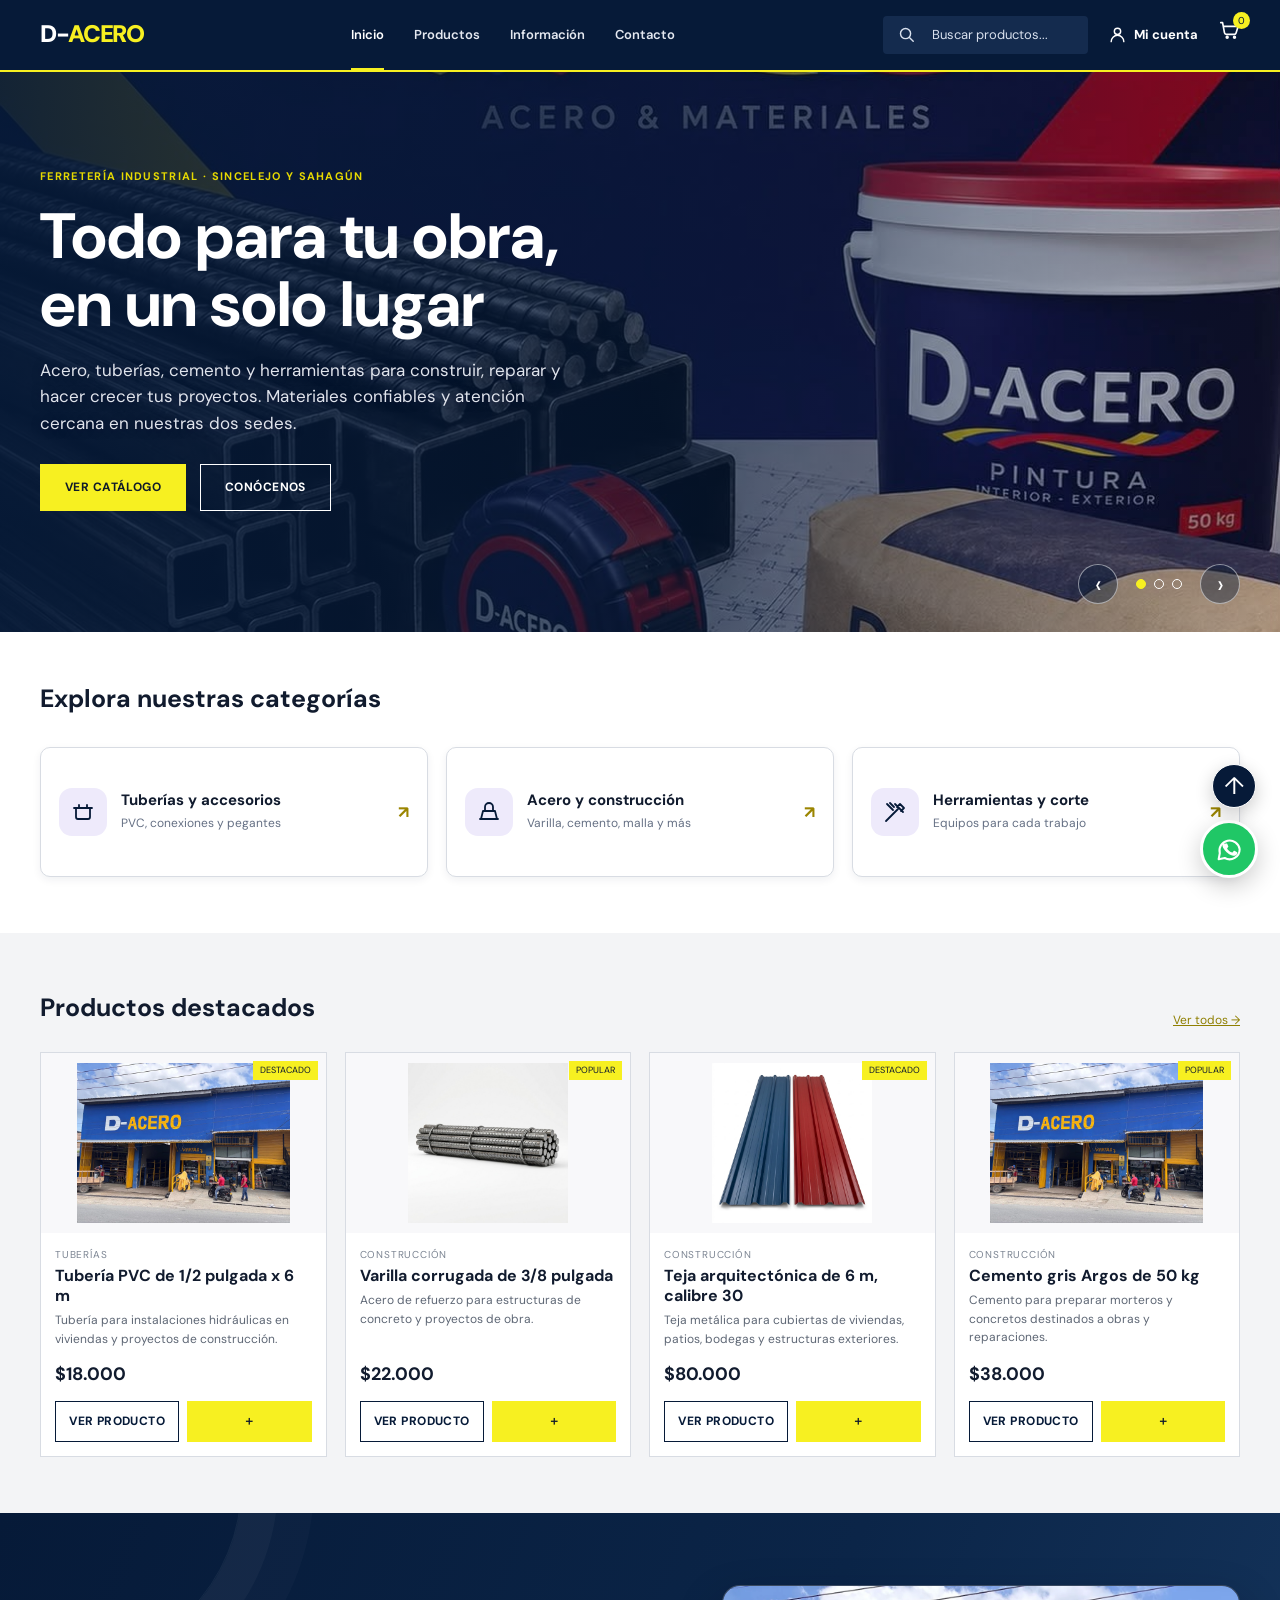
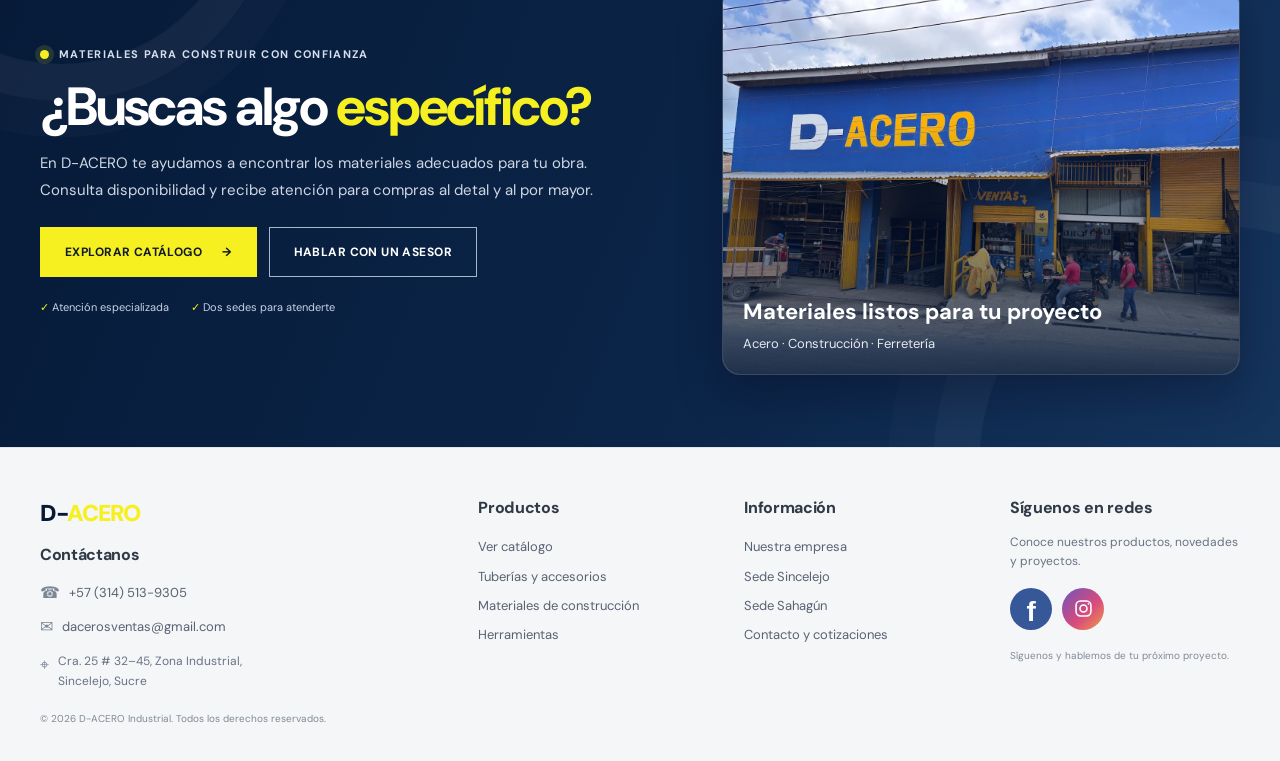
==== commit 13f0b8fb: "Add interactive office map and customer catalog features" ====
--- a/index.html
+++ b/index.html
@@ -12,10 +12,10 @@
   <link href="https://fonts.googleapis.com/css2?family=DM+Sans:wght@400;500;600;700;800&display=swap" rel="stylesheet">
 
 
-  <link rel="stylesheet" href="style.css">
-  <script src="script.js" defer></script>
+  <link rel="stylesheet" href="css/style.css">
+  <script src="js/script.js" defer></script>
 </head>
-<body>
+<body id="top">
 <header class="site-header">
     <a class="brand" href="index.html" aria-label="D-ACERO, inicio">
       <span class="brand-wordmark"><span class="brand-dash">D-</span><strong>ACERO</strong></span>
@@ -37,7 +37,10 @@
         <svg viewBox="0 0 24 24" aria-hidden="true"><circle cx="10.8" cy="10.8" r="6.4"></circle><path d="m16 16 4.5 4.5"></path></svg><span>Buscar productos...</span>
       </a>
 
-      <button class="text-button login-button" type="button" disabled aria-label="Ingreso de clientes no habilitado" title="El ingreso de clientes no está habilitado"><span class="login-label">Ingreso no habilitado</span></button>
+      <a class="text-button login-button" href="cuenta.html" aria-label="Ingreso y registro de clientes">
+        <svg viewBox="0 0 24 24" aria-hidden="true"><circle cx="12" cy="8" r="4"></circle><path d="M4 21a8 8 0 0 1 16 0"></path></svg>
+        <span class="login-label">Mi cuenta</span>
+      </a>
 
       <a class="icon-button" href="solicitud.html" aria-label="Solicitud de cotización">
         <svg viewBox="0 0 24 24" aria-hidden="true"><path d="M3 4h2l2.1 11.1a2 2 0 0 0 2 1.6h8.7a2 2 0 0 0 1.9-1.4L22 8H6"></path><circle cx="10" cy="20" r="1"></circle><circle cx="18" cy="20" r="1"></circle></svg><span class="cart-count">0</span>
@@ -46,7 +49,48 @@
   </header>
 <main>
 <section class="page active" id="page-inicio" data-view="inicio">
-      <section class="hero-carousel" aria-label="Productos y servicios D-ACERO"><article class="hero-slide is-active" style="--slide-image:url('images/home-hero.png')"><div class="hero-content wrap"><p class="eyebrow">Ferretería industrial · Sincelejo y Sahagún</p><h1>Todo para tu obra,<br>en un solo lugar</h1><p class="hero-copy">Acero, tuberías, cemento y herramientas para construir, reparar y hacer crecer tus proyectos. Materiales confiables y atención cercana en nuestras dos sedes.</p><div class="button-row"><a class="button button-primary" href="productos.html">Ver catálogo</a><a class="button button-outline light" href="informacion.html">Conócenos</a></div></div></article><article class="hero-slide" style="--slide-image:url('images/daceroalmacen.png')"><div class="hero-content wrap"><p class="eyebrow">Atención cercana para cada proyecto</p><h2>Tu ferretería aliada<br>en la Costa Caribe</h2><p class="hero-copy">Encuentra materiales y recibe asesoría para tus proyectos de construcción y metalmecánica.</p><div class="button-row"><a class="button button-primary" href="contacto.html">Habla con un asesor</a></div></div></article><article class="hero-slide" style="--slide-image:url('images/varilla.png')"><div class="hero-content wrap"><p class="eyebrow">Construye con confianza</p><h2>Materiales para avanzar<br>con paso firme</h2><p class="hero-copy">Consulta nuestro catálogo y solicita por WhatsApp los precios y disponibilidad que necesites.</p><div class="button-row"><a class="button button-primary" href="productos.html">Explorar productos</a></div></div></article><div class="carousel-controls"><button type="button" class="carousel-arrow" data-carousel="prev" aria-label="Diapositiva anterior">‹</button><div class="carousel-dots"><button class="is-active" data-slide="0" aria-label="Diapositiva 1"></button><button data-slide="1" aria-label="Diapositiva 2"></button><button data-slide="2" aria-label="Diapositiva 3"></button></div><button type="button" class="carousel-arrow" data-carousel="next" aria-label="Diapositiva siguiente">›</button></div></section>
+      <section class="hero-carousel" aria-label="Productos y servicios D-ACERO">
+        <article class="hero-slide hero-slide--home is-active">
+          <div class="hero-content wrap">
+            <p class="eyebrow">Ferretería industrial · Sincelejo y Sahagún</p>
+            <h1>Todo para tu obra,<br>en un solo lugar</h1>
+            <p class="hero-copy">Acero, tuberías, cemento y herramientas para construir, reparar y hacer crecer tus proyectos. Materiales confiables y atención cercana en nuestras dos sedes.</p>
+            <div class="button-row">
+              <a class="button button-primary" href="productos.html">Ver catálogo</a>
+              <a class="button button-outline light" href="informacion.html">Conócenos</a>
+            </div>
+          </div>
+        </article>
+        <article class="hero-slide hero-slide--store">
+          <div class="hero-content wrap">
+            <p class="eyebrow">Atención cercana para cada proyecto</p>
+            <h2>Tu ferretería aliada<br>en la Costa Caribe</h2>
+            <p class="hero-copy">Encuentra materiales y recibe asesoría para tus proyectos de construcción y metalmecánica.</p>
+            <div class="button-row">
+              <a class="button button-primary" href="contacto.html">Habla con un asesor</a>
+            </div>
+          </div>
+        </article>
+        <article class="hero-slide hero-slide--rebar">
+          <div class="hero-content wrap">
+            <p class="eyebrow">Construye con confianza</p>
+            <h2>Materiales para avanzar<br>con paso firme</h2>
+            <p class="hero-copy">Consulta nuestro catálogo y solicita por WhatsApp los precios y disponibilidad que necesites.</p>
+            <div class="button-row">
+              <a class="button button-primary" href="productos.html">Explorar productos</a>
+            </div>
+          </div>
+        </article>
+        <div class="carousel-controls">
+          <button type="button" class="carousel-arrow" data-carousel="prev" aria-label="Diapositiva anterior">‹</button>
+          <div class="carousel-dots">
+            <button class="is-active" data-slide="0" aria-label="Diapositiva 1"></button>
+            <button data-slide="1" aria-label="Diapositiva 2"></button>
+            <button data-slide="2" aria-label="Diapositiva 3"></button>
+          </div>
+          <button type="button" class="carousel-arrow" data-carousel="next" aria-label="Diapositiva siguiente">›</button>
+        </div>
+      </section>
 
       <section class="section wrap categories-section">
         <h2>Explora nuestras categorías</h2>
@@ -153,4 +197,7 @@
   <a class="whatsapp-float" href="https://wa.me/573145139305?text=Hola%20D-Acero%2C%20quiero%20informaci%C3%B3n%20sobre%20sus%20productos." target="_blank" rel="noopener noreferrer" aria-label="Escribir a D-Acero por WhatsApp" title="Escríbenos por WhatsApp"><svg viewBox="0 0 24 24" aria-hidden="true"><path d="M20.4 11.7a8.35 8.35 0 0 1-12.35 7.35L3 20l.98-4.88A8.4 8.4 0 1 1 20.4 11.7Z"></path><path d="M8.2 7.7c.25-.56.51-.57.77-.58h.65c.2 0 .45.08.56.39l.78 1.88c.1.25.07.46-.08.64l-.62.75c-.18.19-.25.38-.1.64.17.28.72 1.18 1.59 1.91 1.09.92 2 .99 2.28 1.08.27.08.44.06.61-.14l.82-.96c.2-.24.41-.28.67-.18l1.8.86c.27.13.45.2.51.33.07.13.07.74-.18 1.44-.25.7-1.48 1.34-2.04 1.39-.52.05-1.17.07-1.89-.16-.44-.14-1.01-.33-1.74-.66-3.06-1.33-5.05-4.45-5.2-4.66-.15-.2-1.24-1.65-1.24-3.14 0-1.5.78-2.23 1.05-2.53Z"></path></svg></a>
   <div class="toast" role="status" aria-live="polite"></div>
 
-<a class="back-to-top" href="#top" aria-label="Volver arriba" title="Volver arriba">↑</a><div class="toast" role="status" aria-live="polite"></div><script>document.body.id="top";</script></body></html>
+<a class="back-to-top" href="#top" aria-label="Volver arriba" title="Volver arriba">↑</a>
+<div class="toast" role="status" aria-live="polite"></div>
+</body>
+</html>
--- a/css/style.css
+++ b/css/style.css
@@ -0,0 +1,2981 @@
+/* INICIO DE VARIABLES Y BASE */
+:root {
+  --navy: #061a38;
+  --navy-2: #0b2548;
+  --yellow: #f7f021;
+  --orange: var(--yellow);
+  --orange-dark: #e6d900;
+  --ink: #111b2e;
+  --muted: #657084;
+  --line: #d8dce3;
+  --paper: #fff;
+  --soft: #f4f5f7;
+  --font: 'DM Sans', Arial, sans-serif;
+}
+
+* {
+  box-sizing: border-box;
+}
+
+html {
+  scroll-behavior: smooth;
+}
+
+body {
+  margin: 0;
+  background: #fff;
+  color: var(--ink);
+  font-family: var(--font);
+  font-size: 15px;
+  line-height: 1.55;
+}
+
+button,
+input,
+textarea,
+select {
+  font: inherit;
+}
+
+button {
+  cursor: pointer;
+}
+
+img {
+  max-width: 100%;
+  display: block;
+}
+
+.wrap {
+  width: min(1200px, calc(100% - 64px));
+  margin-inline: auto;
+}
+
+.section {
+  padding: 56px 0;
+}
+
+.section-muted {
+  background: #f3f4f6;
+}
+
+.section h2,
+.branches h2 {
+  font-size: 25px;
+  margin: 0 0 28px;
+}
+
+.page {
+  display: block;
+  min-height: 55vh;
+  scroll-margin-top: 18px;
+}
+
+.button {
+  display: inline-flex;
+  align-items: center;
+  justify-content: center;
+  border: 1px solid transparent;
+  padding: 13px 24px;
+  min-height: 46px;
+  text-transform: uppercase;
+  letter-spacing: 0.035em;
+  font-size: 12px;
+  font-weight: 700;
+  text-decoration: none;
+  transition: 0.2s;
+}
+
+.button:hover {
+  transform: translateY(-1px);
+  filter: brightness(0.97);
+}
+
+.button-primary {
+  background: var(--orange);
+  color: #101a2a;
+}
+
+.button-primary:hover {
+  background: var(--orange-dark);
+}
+
+.button-outline {
+  background: transparent;
+  color: var(--navy);
+  border-color: var(--navy);
+}
+
+.button-outline.light {
+  color: #fff;
+  border-color: #fff;
+}
+
+.button-row {
+  display: flex;
+  gap: 14px;
+  flex-wrap: wrap;
+}
+
+.link-button,
+.text-button,
+.inline-button,
+.back-link {
+  border: 0;
+  background: none;
+  color: inherit;
+}
+
+.eyebrow {
+  text-transform: uppercase;
+  letter-spacing: 0.12em;
+  font-size: 11px;
+  font-weight: 700;
+  color: var(--orange-dark);
+  margin: 0 0 9px;
+}
+
+.lead {
+  font-size: 17px;
+  color: #505a6b;
+  max-width: 760px;
+  margin: 6px 0 36px;
+}
+/* FIN DE VARIABLES Y BASE */
+
+/* INICIO DE HEADER */
+.site-header {
+  height: 72px;
+  background: var(--navy);
+  color: #fff;
+  border-bottom: 2px solid #f7f021;
+  display: flex;
+  align-items: center;
+  padding: 0 max(32px, calc((100% - 1200px) / 2));
+  gap: 40px;
+  position: relative;
+  z-index: 5;
+}
+
+.brand {
+  color: #fff;
+  text-decoration: none;
+  font-weight: 800;
+  font-size: 22px;
+  white-space: nowrap;
+}
+
+.brand span {
+  color: #fff;
+}
+
+.main-nav {
+  display: flex;
+  align-items: center;
+  gap: 30px;
+  margin: auto;
+}
+
+.nav-link {
+  color: #e4e8f0;
+  text-decoration: none;
+  font-weight: 600;
+  font-size: 13px;
+  padding: 25px 0 22px;
+  border-bottom: 2px solid transparent;
+}
+
+.nav-link:hover,
+.nav-link.active {
+  color: #fff;
+  border-color: var(--orange);
+}
+
+.header-actions {
+  display: flex;
+  align-items: center;
+  gap: 20px;
+}
+
+.header-search {
+  display: inline-block;
+  background: #142b4e;
+  color: #d9e1ee;
+  border: 0;
+  border-radius: 4px;
+  padding: 9px 14px;
+  min-width: 205px;
+  text-align: left;
+  text-decoration: none;
+}
+
+.header-search span {
+  font-size: 13px;
+  margin-left: 8px;
+}
+
+.text-button {
+  font-size: 13px;
+  color: #fff;
+  font-weight: 700;
+  text-decoration: none;
+}
+
+/* Icono de cuenta de crédito: contorno azul/blanco, nunca un bloque negro. */
+.login-button {
+  display: inline-flex;
+  align-items: center;
+  gap: 8px;
+  color: #fff;
+}
+
+.login-button svg {
+  display: block;
+  width: 19px;
+  height: 19px;
+  flex: 0 0 19px;
+  fill: none;
+  stroke: currentColor;
+  stroke-width: 1.8;
+  stroke-linecap: round;
+  stroke-linejoin: round;
+}
+
+.icon-button {
+  position: relative;
+  border: 0;
+  background: none;
+  color: #fff;
+  font-size: 20px;
+}
+
+.cart-count {
+  position: absolute;
+  top: -7px;
+  right: -10px;
+  background: var(--orange);
+  color: var(--navy);
+  font-size: 10px;
+  width: 17px;
+  height: 17px;
+  border-radius: 50%;
+  display: grid;
+  place-items: center;
+}
+
+.menu-toggle {
+  display: none;
+  background: none;
+  border: 0;
+  color: #fff;
+  font-size: 24px;
+}
+/* FIN DE HEADER */
+
+/* INICIO DE HOME Y HERO */
+.hero {
+  min-height: 390px;
+  display: flex;
+  align-items: center;
+  color: #fff;
+  background:
+    linear-gradient(90deg, rgba(4, 19, 42, 0.93), rgba(4, 19, 42, 0.68)),
+    url('https://images.unsplash.com/photo-1581092160607-ee22621dd758?auto=format&fit=crop&w=2000&q=90')
+      center 55% / cover;
+}
+
+.hero-content {
+  padding-block: 54px;
+}
+
+.hero h1 {
+  font-size: clamp(36px, 5vw, 54px);
+  line-height: 1.08;
+  max-width: 620px;
+  margin: 10px 0 16px;
+  letter-spacing: -0.035em;
+}
+
+.hero-copy {
+  max-width: 555px;
+  color: #e0e4ec;
+  margin: 0 0 28px;
+}
+
+.categories-section {
+  padding-block: 48px 56px;
+}
+
+.category-grid {
+  display: grid;
+  grid-template-columns: repeat(6, 1fr);
+  gap: 16px;
+}
+
+.category-card {
+  background: #fff;
+  border: 1px solid var(--line);
+  min-height: 112px;
+  display: flex;
+  align-items: center;
+  justify-content: center;
+  flex-direction: column;
+  gap: 10px;
+  box-shadow: 0 3px 8px #0b1e3810;
+  color: var(--ink);
+  font-size: 13px;
+  text-decoration: none;
+}
+
+.category-card span {
+  display: grid;
+  place-items: center;
+  width: 40px;
+  height: 40px;
+  border-radius: 9px;
+  background: #e4ebff;
+  color: #101b33;
+  font-size: 22px;
+}
+
+.category-card:hover {
+  border-color: var(--orange);
+  transform: translateY(-2px);
+}
+
+.section-heading {
+  display: flex;
+  align-items: center;
+  justify-content: space-between;
+}
+
+.section-heading h2 {
+  margin-bottom: 24px;
+}
+
+.link-button {
+  color: #8f7f02;
+  font-size: 12px;
+}
+
+.cta-band {
+  position: relative;
+  overflow: hidden;
+  isolation: isolate;
+  background: linear-gradient(112deg, #061a38 0%, #0b2548 58%, #102e55 100%);
+  color: #fff;
+  padding: 72px 0;
+}
+
+.cta-band::before,
+.cta-band::after {
+  position: absolute;
+  z-index: -1;
+  content: "";
+  width: 360px;
+  height: 360px;
+  border: 1px solid #ffffff0e;
+  border-radius: 50%;
+  pointer-events: none;
+}
+
+.cta-band::before {
+  top: -210px;
+  left: -120px;
+  box-shadow: 0 0 0 36px #ffffff08, 0 0 0 72px #ffffff05;
+}
+
+.cta-band::after {
+  right: -180px;
+  bottom: -260px;
+  width: 480px;
+  height: 480px;
+  box-shadow: 0 0 0 45px #ffffff07, 0 0 0 90px #ffffff04;
+}
+
+.cta-band-inner {
+  display: grid;
+  grid-template-columns: minmax(0, 1.1fr) minmax(300px, 0.9fr);
+  align-items: center;
+  gap: 48px;
+}
+
+.cta-copy {
+  max-width: 650px;
+}
+
+.cta-eyebrow {
+  display: inline-flex;
+  align-items: center;
+  gap: 10px;
+  margin: 0 0 15px;
+  color: #d5deeb;
+  font-size: 11px;
+  font-weight: 700;
+  letter-spacing: 0.12em;
+  text-transform: uppercase;
+}
+
+.cta-eyebrow-dot {
+  width: 9px;
+  height: 9px;
+  border-radius: 50%;
+  background: var(--yellow);
+  box-shadow: 0 0 0 5px #f7f02120;
+  animation: cta-pulse 2.2s ease-in-out infinite;
+}
+
+.cta-band h2 {
+  max-width: 630px;
+  margin: 0 0 14px;
+  font-size: clamp(34px, 4.2vw, 54px);
+  line-height: 1.08;
+  letter-spacing: -0.04em;
+}
+
+.cta-band h2 span {
+  color: var(--yellow);
+  white-space: nowrap;
+}
+
+.cta-description {
+  max-width: 590px;
+  margin: 0 0 24px;
+  color: #d0d7e4;
+  font-size: 15px;
+  line-height: 1.75;
+}
+
+.cta-actions {
+  display: flex;
+  flex-wrap: wrap;
+  gap: 12px;
+}
+
+.cta-actions .button {
+  min-height: 50px;
+  gap: 20px;
+  transition: transform 180ms ease, box-shadow 180ms ease, background 180ms ease;
+}
+
+.cta-actions .button:hover {
+  transform: translateY(-3px);
+  box-shadow: 0 12px 26px #0004;
+}
+
+.cta-actions .button-outline.light {
+  border-color: #a9b7cc;
+  background: transparent;
+  color: #fff;
+}
+
+.cta-actions .button-outline.light:hover {
+  border-color: #fff;
+  background: #ffffff12;
+}
+
+.cta-benefits {
+  display: flex;
+  flex-wrap: wrap;
+  gap: 10px 22px;
+  margin-top: 22px;
+  color: #c7d3e5;
+  font-size: 11px;
+}
+
+.cta-benefits span::first-letter {
+  color: var(--yellow);
+}
+
+.cta-art {
+  position: relative;
+  display: grid;
+  min-height: 310px;
+  place-items: center;
+  perspective: 900px;
+}
+
+.cta-art-glow {
+  position: absolute;
+  width: min(78%, 330px);
+  aspect-ratio: 1;
+  border-radius: 50%;
+  background: radial-gradient(circle, #f7f02124 0%, #f7f0210b 42%, transparent 70%);
+  filter: blur(5px);
+}
+
+.cta-orbit {
+  position: absolute;
+  width: 280px;
+  height: 180px;
+  border: 1px solid #d8e2f225;
+  border-radius: 50%;
+  transform: rotate(-28deg);
+}
+
+.cta-orbit-one {
+  animation: cta-orbit 18s linear infinite;
+}
+
+.cta-orbit-two {
+  width: 330px;
+  height: 220px;
+  border-color: #f7f02135;
+  transform: rotate(42deg);
+  animation: cta-orbit 24s linear infinite reverse;
+}
+
+.cta-plate {
+  position: absolute;
+  width: 230px;
+  height: 174px;
+  border: 1px solid #ffffff45;
+  border-radius: 18px;
+  background: linear-gradient(145deg, #ffffff20, #ffffff04 60%), #10294c;
+  box-shadow: 0 26px 55px #0005, inset 0 1px #ffffff2b;
+  transform: rotate(-9deg) skewY(-2deg);
+}
+
+.cta-plate-back {
+  background: linear-gradient(145deg, #f7f021, #d69e12);
+  opacity: 0.88;
+  transform: translate(20px, -12px) rotate(8deg) skewY(2deg);
+}
+
+.cta-plate-front {
+  display: flex;
+  flex-direction: column;
+  align-items: flex-start;
+  justify-content: center;
+  padding: 25px 30px;
+  animation: cta-float 5s ease-in-out infinite;
+}
+
+.cta-art-mark {
+  font-size: 55px;
+  font-weight: 900;
+  line-height: 1;
+  letter-spacing: -0.1em;
+}
+
+.cta-art-mark span {
+  color: var(--yellow);
+}
+
+.cta-art-rule {
+  width: 64px;
+  height: 4px;
+  margin: 14px 0 10px;
+  background: var(--yellow);
+}
+
+.cta-art-caption {
+  color: #d0d7e4;
+  font-size: 9px;
+  font-weight: 700;
+  letter-spacing: 0.18em;
+}
+
+.cta-floating-card {
+  position: absolute;
+  right: 0;
+  bottom: 12px;
+  display: flex;
+  align-items: center;
+  gap: 12px;
+  padding: 13px 16px;
+  border: 1px solid #ffffff26;
+  border-radius: 12px;
+  background: #0b2142eF;
+  box-shadow: 0 16px 35px #0004;
+  animation: cta-card-float 5s ease-in-out 0.7s infinite;
+}
+
+.cta-floating-icon {
+  display: grid;
+  width: 35px;
+  height: 35px;
+  border-radius: 10px;
+  place-items: center;
+  background: var(--yellow);
+  color: var(--navy);
+  font-size: 20px;
+}
+
+.cta-floating-card strong,
+.cta-floating-card small {
+  display: block;
+}
+
+.cta-floating-card strong {
+  font-size: 11px;
+}
+
+.cta-floating-card small {
+  margin-top: 3px;
+  color: #c1cada;
+  font-size: 9px;
+}
+
+@keyframes cta-float {
+  0%, 100% { transform: translateY(0) rotate(-9deg) skewY(-2deg); }
+  50% { transform: translateY(-9px) rotate(-7deg) skewY(-2deg); }
+}
+
+@keyframes cta-card-float {
+  0%, 100% { transform: translateY(0); }
+  50% { transform: translateY(-7px); }
+}
+
+@keyframes cta-pulse {
+  0%, 100% { box-shadow: 0 0 0 5px #f7f02120; }
+  50% { box-shadow: 0 0 0 9px #f7f0210d; }
+}
+
+@keyframes cta-orbit {
+  to { rotate: 360deg; }
+}
+.product-grid {
+  display: grid;
+  grid-template-columns: repeat(4, minmax(0, 1fr));
+  gap: 18px;
+}
+
+.product-card {
+  background: #fff;
+  border: 1px solid var(--line);
+  min-width: 0;
+  display: flex;
+  flex-direction: column;
+  position: relative;
+}
+
+.product-image {
+  width: 100%;
+  height: 180px;
+  object-fit: cover;
+  background: #f0f1f3;
+}
+
+.product-body {
+  padding: 14px;
+  display: flex;
+  flex-direction: column;
+  flex: 1;
+}
+
+.product-category {
+  font-size: 10px;
+  color: #7b8492;
+  text-transform: uppercase;
+  letter-spacing: 0.08em;
+}
+
+.product-body h3 {
+  font-size: 16px;
+  line-height: 1.25;
+  margin: 4px 0 5px;
+}
+
+.product-body p {
+  font-size: 12px;
+  color: #5e6775;
+  margin: 0 0 10px;
+  flex: 1;
+}
+
+.product-price {
+  font-size: 18px;
+  font-weight: 700;
+  margin: 3px 0 12px;
+}
+
+.product-tag {
+  position: absolute;
+  right: 8px;
+  top: 8px;
+  background: var(--orange);
+  padding: 3px 7px;
+  font-size: 9px;
+  text-transform: uppercase;
+}
+
+.product-actions {
+  display: flex;
+  gap: 8px;
+}
+
+.product-actions .button {
+  width: 100%;
+  padding: 10px 8px;
+}
+/* FIN DE HOME Y HERO */
+
+/* INICIO DE CATÁLOGO */
+.catalog-page {
+  padding-block: 18px 70px;
+}
+
+.catalog-page > h1,
+.quote-page > h1,
+.contact-page > h1 {
+  font-size: 36px;
+  line-height: 1.2;
+  margin: 0 0 10px;
+  color: #102447;
+}
+
+.search-field {
+  display: flex;
+  align-items: center;
+  gap: 12px;
+  border: 1px solid #8992a1;
+  border-radius: 4px;
+  max-width: 620px;
+  height: 48px;
+  padding: 0 14px;
+  margin: 0 0 32px;
+  color: #697487;
+}
+
+.search-field span {
+  font-size: 23px;
+}
+
+.search-field input {
+  border: 0;
+  outline: 0;
+  width: 100%;
+  background: transparent;
+}
+
+.catalog-layout {
+  display: grid;
+  grid-template-columns: 230px 1fr;
+  gap: 34px;
+}
+
+.filters {
+  border: 1px solid var(--line);
+  border-radius: 4px;
+  padding: 18px;
+  height: max-content;
+  box-shadow: 0 3px 10px #00000008;
+}
+
+.filters h2 {
+  font-size: 20px;
+  margin: 0 0 12px;
+  padding-bottom: 10px;
+  border-bottom: 1px solid #e4e6e9;
+}
+
+.filter-group {
+  margin-top: 19px;
+}
+
+.filter-group h3 {
+  font-size: 10px;
+  letter-spacing: 0.08em;
+  text-transform: uppercase;
+  margin: 0 0 9px;
+}
+
+.filter-group label {
+  display: block;
+  font-size: 13px;
+  margin: 7px 0;
+  color: #4d5869;
+}
+
+.filter-group input[type='checkbox'] {
+  accent-color: var(--navy);
+  margin-right: 6px;
+}
+
+.filter-group input[type='range'] {
+  width: 100%;
+  accent-color: var(--orange);
+}
+
+.range-labels {
+  display: flex;
+  justify-content: space-between;
+  color: #7c8490;
+  font-size: 10px;
+}
+
+.results-toolbar {
+  display: flex;
+  align-items: center;
+  justify-content: space-between;
+  border-bottom: 1px solid #e1e3e7;
+  padding: 0 0 12px;
+  margin-bottom: 16px;
+  font-size: 12px;
+}
+
+.results-toolbar label {
+  display: flex;
+  align-items: center;
+  gap: 8px;
+}
+
+.results-toolbar select {
+  padding: 7px;
+  border: 1px solid #c8ccd3;
+  border-radius: 3px;
+  background: #fff;
+}
+
+.catalog-grid {
+  grid-template-columns: repeat(4, minmax(0, 1fr));
+  gap: 14px;
+}
+
+.catalog-grid .product-image {
+  height: 145px;
+}
+
+.catalog-grid .product-body {
+  padding: 11px;
+}
+
+.catalog-grid .product-body h3 {
+  font-size: 14px;
+}
+
+.catalog-grid .product-body p {
+  min-height: 38px;
+}
+
+.catalog-grid .product-price {
+  font-size: 15px;
+}
+
+.catalog-grid .product-actions .button {
+  font-size: 10px;
+}
+
+.empty-state {
+  color: var(--muted);
+  padding: 30px;
+  text-align: center;
+}
+/* FIN DE CATÁLOGO */
+
+/* INICIO DE DETALLE */
+.detail-page {
+  padding-block: 20px 0;
+}
+
+.breadcrumbs {
+  display: flex;
+  gap: 11px;
+  align-items: center;
+  font-size: 12px;
+  color: #667080;
+  margin: 0 0 22px;
+}
+
+.breadcrumbs button {
+  border: 0;
+  background: none;
+  color: inherit;
+  padding: 0;
+}
+
+.detail-layout {
+  display: grid;
+  grid-template-columns: 1.2fr 0.9fr;
+  gap: 34px;
+}
+
+.detail-visual > img {
+  width: 100%;
+  height: 440px;
+  object-fit: cover;
+  background: #f0f1f3;
+  padding: 24px;
+}
+
+.thumb-row {
+  display: flex;
+  gap: 10px;
+  margin-top: 10px;
+}
+
+.thumb {
+  width: 130px;
+  height: 80px;
+  padding: 4px;
+  border: 1px solid #cfd3da;
+  background: #f5f5f5;
+}
+
+.thumb.active {
+  border: 2px solid #915600;
+}
+
+.thumb img {
+  height: 100%;
+  width: 100%;
+  object-fit: cover;
+}
+
+.thumb-placeholder {
+  height: 80px;
+  width: 130px;
+  background: #f1f2f4;
+  display: grid;
+  place-items: center;
+  color: #7d8490;
+  border: 1px solid var(--line);
+  font-size: 26px;
+}
+
+.detail-info {
+  padding: 8px 0;
+}
+
+.detail-top {
+  display: flex;
+  justify-content: space-between;
+  align-items: center;
+}
+
+.stock-tag {
+  background: #e2ecff;
+  color: #143a79;
+  font-size: 10px;
+  padding: 5px 9px;
+  text-transform: uppercase;
+}
+
+.detail-info h1 {
+  font-size: 34px;
+  line-height: 1.18;
+  margin: 5px 0 14px;
+}
+
+.detail-price {
+  font-size: 32px;
+  font-weight: 800;
+  margin: 0 0 20px;
+  color: var(--navy);
+}
+
+.detail-description {
+  color: #505a69;
+}
+
+.spec-title {
+  background: #f2f3f5;
+  padding: 10px 14px;
+  font-size: 14px;
+  margin: 20px 0 0;
+  border: 1px solid var(--line);
+}
+
+.spec-list {
+  margin: 0;
+  border: 1px solid var(--line);
+  border-top: 0;
+  font-size: 12px;
+}
+
+.spec-list div {
+  display: grid;
+  grid-template-columns: 1fr 1fr;
+  padding: 8px 14px;
+  border-top: 1px solid #e5e6e8;
+}
+
+.spec-list dt,
+.spec-list dd {
+  margin: 0;
+}
+
+.quantity-row {
+  display: flex;
+  align-items: center;
+  gap: 20px;
+  margin: 22px 0;
+}
+
+.quantity-row strong {
+  text-transform: uppercase;
+  font-size: 12px;
+  letter-spacing: 0.08em;
+}
+
+.quantity-control {
+  display: flex;
+  border: 1px solid #c9ced6;
+}
+
+.quantity-control button,
+.quantity-control span {
+  width: 40px;
+  height: 36px;
+  border: 0;
+  background: #fff;
+  display: grid;
+  place-items: center;
+}
+
+.quantity-control span {
+  border-inline: 1px solid #c9ced6;
+}
+
+.detail-info .button-row .button {
+  flex: 1;
+}
+
+.related {
+  margin-top: 64px;
+  border-top: 1px solid #e1e3e8;
+  padding: 36px 0 28px;
+}
+
+.related h2 {
+  font-size: 24px;
+  margin: 0 0 22px;
+}
+
+.related .product-image {
+  height: 145px;
+}
+/* FIN DE DETALLE */
+
+/* INICIO DE COTIZACIÓN */
+.quote-page {
+  padding-block: 36px 90px;
+}
+
+.quote-page h1 {
+  font-size: 38px;
+}
+
+.quote-layout {
+  display: grid;
+  grid-template-columns: minmax(0, 1.6fr) minmax(260px, 0.8fr);
+  gap: 24px;
+  align-items: start;
+}
+
+.quote-table,
+.summary-card,
+.notes-card {
+  border: 1px solid #cdd2db;
+  border-radius: 4px;
+  background: #fff;
+}
+
+.quote-table {
+  overflow: hidden;
+}
+
+.quote-head,
+.quote-item {
+  display: grid;
+  grid-template-columns: minmax(180px, 1fr) 100px 120px 34px;
+  align-items: center;
+  gap: 14px;
+  padding: 16px 18px;
+}
+
+.quote-head {
+  background: #f2f3f5;
+  text-transform: uppercase;
+  letter-spacing: 0.08em;
+  font-size: 10px;
+  font-weight: 700;
+}
+
+.quote-item {
+  border-top: 1px solid var(--line);
+  min-height: 108px;
+}
+
+.quote-product {
+  display: flex;
+  align-items: center;
+  gap: 14px;
+}
+
+.quote-product img {
+  width: 78px;
+  height: 70px;
+  object-fit: cover;
+  background: #f1f1f1;
+}
+
+.quote-product strong {
+  display: block;
+  line-height: 1.25;
+}
+
+.quote-product small {
+  font-size: 10px;
+  color: #6d7581;
+}
+
+.quote-unit {
+  text-align: center;
+  font-size: 13px;
+  font-weight: 600;
+}
+
+.quote-qty {
+  display: flex;
+  align-items: center;
+  justify-content: center;
+  border: 1px solid #cbd0d8;
+}
+
+.quote-qty button,
+.quote-qty span {
+  border: 0;
+  background: #fff;
+  width: 30px;
+  height: 34px;
+  display: grid;
+  place-items: center;
+}
+
+.quote-remove {
+  border: 0;
+  background: none;
+  color: #737b87;
+  font-size: 17px;
+}
+
+.quote-footer {
+  padding: 14px 18px;
+  background: #f5f5f6;
+  display: flex;
+  justify-content: space-between;
+}
+
+.quote-footer button {
+  border: 0;
+  background: none;
+  color: #ba2424;
+}
+
+.summary-card {
+  padding: 0 18px 17px;
+}
+
+.summary-card h2 {
+  margin: 0 -18px 12px;
+  padding: 15px 18px;
+  background: #f2f3f5;
+  border-bottom: 1px solid var(--line);
+  font-size: 21px;
+}
+
+.summary-line {
+  display: flex;
+  justify-content: space-between;
+  padding: 9px 0;
+  font-size: 13px;
+}
+
+.summary-card small {
+  display: block;
+  color: #7b8390;
+  font-size: 11px;
+  margin: 6px 0 18px;
+}
+
+.full {
+  width: 100%;
+}
+
+.secure-note {
+  text-align: center;
+  font-size: 11px;
+  color: #7c8490;
+  margin: 14px 0 0;
+}
+
+.notes-card {
+  margin-top: 22px;
+  padding: 18px;
+}
+
+.notes-card label {
+  display: block;
+  text-transform: uppercase;
+  font-size: 13px;
+  font-weight: 700;
+  margin-bottom: 10px;
+}
+
+.notes-card textarea {
+  width: 100%;
+  min-height: 105px;
+  padding: 12px;
+  border: 1px solid #b8bec8;
+  resize: vertical;
+}
+
+.notice {
+  margin-top: 22px;
+  background: #eef1f6;
+  border-left: 3px solid var(--navy);
+  padding: 17px;
+  color: #3c4656;
+  font-size: 13px;
+}
+
+.empty-cart {
+  padding: 34px;
+  text-align: center;
+  color: var(--muted);
+}
+
+.empty-cart__link {
+  margin-top: 16px;
+}
+/* FIN DE COTIZACIÓN */
+
+/* INICIO DE INFORMACIÓN Y SEDES */
+.about-hero {
+  height: 210px;
+  display: grid;
+  place-content: center;
+  text-align: center;
+  color: white;
+  background:
+    linear-gradient(#071b39db, #071b39db),
+    url('https://images.unsplash.com/photo-1581092160607-ee22621dd758?auto=format&fit=crop&w=1600&q=80')
+      center / cover;
+}
+
+.about-hero h1 {
+  margin: 0;
+  font-size: 34px;
+}
+
+.about-hero span {
+  height: 3px;
+  width: 55px;
+  background: var(--orange);
+  margin: 10px auto;
+}
+
+.about-intro {
+  display: grid;
+  grid-template-columns: 1fr 1fr;
+  gap: 35px;
+  align-items: center;
+}
+
+.about-intro img {
+  width: 100%;
+  height: 280px;
+  object-fit: cover;
+}
+
+.about-intro h2 {
+  font-size: 24px;
+}
+
+.about-intro p {
+  font-size: 13px;
+  color: #535d6b;
+}
+
+.center-heading {
+  text-align: center;
+  margin: 0 auto 25px;
+  max-width: 550px;
+}
+
+.center-heading h2 {
+  margin: 0 0 6px;
+}
+
+.center-heading p {
+  font-size: 12px;
+  color: var(--muted);
+}
+
+.about-cards {
+  display: grid;
+  grid-template-columns: repeat(4, 1fr);
+  gap: 14px;
+}
+
+.about-cards article {
+  background: #fff;
+  border: 1px solid var(--line);
+  text-align: center;
+  padding: 20px 14px;
+  box-shadow: 0 3px 8px #0b1e380a;
+}
+
+.about-cards span {
+  display: grid;
+  place-items: center;
+  width: 38px;
+  height: 38px;
+  background: #e4ebff;
+  margin: auto;
+  color: var(--navy);
+  font-size: 20px;
+}
+
+.about-cards h3 {
+  font-size: 15px;
+  margin: 10px 0 2px;
+}
+
+.about-cards p {
+  font-size: 11px;
+  color: #6c7480;
+  margin: 0;
+}
+
+.branches {
+  padding-top: 44px;
+}
+
+.branch-grid {
+  display: grid;
+  grid-template-columns: repeat(2, 1fr);
+  gap: 24px;
+}
+
+.branch-grid article {
+  border: 1px solid var(--line);
+  background: #fff;
+  padding-bottom: 12px;
+}
+
+.map-placeholder {
+  height: 150px;
+  display: grid;
+  place-items: center;
+  background-color: #dceee3;
+  background-image:
+    linear-gradient(30deg, transparent 48%, #b9d8c4 49%, #b9d8c4 51%, transparent 52%),
+    linear-gradient(120deg, transparent 48%, #b9d8c4 49%, #b9d8c4 51%, transparent 52%);
+  background-size: 90px 80px;
+  color: #355d4b;
+  font-weight: 700;
+}
+
+.map-two {
+  background-color: #e3eee0;
+}
+
+.branch-grid h3,
+.branch-grid p {
+  margin: 10px 16px;
+  font-size: 13px;
+}
+
+.branch-grid p {
+  color: #5f6875;
+  font-size: 12px;
+}
+
+.why-band {
+  background: #102849;
+  color: #fff;
+  padding: 34px 0 40px;
+  text-align: center;
+}
+
+.why-band h2 {
+  margin: 0 0 28px;
+}
+
+.why-grid {
+  display: grid;
+  grid-template-columns: repeat(3, 1fr);
+  gap: 28px;
+}
+
+.why-grid h3 {
+  font-size: 16px;
+}
+
+.why-grid p {
+  color: #c1cada;
+  font-size: 12px;
+}
+
+.last-cta {
+  text-align: center;
+  padding: 35px 16px;
+}
+
+.last-cta h2 {
+  margin: 0 0 14px;
+  font-size: 23px;
+}
+/* FIN DE INFORMACIÓN Y SEDES */
+
+/* INICIO DE CONTACTO */
+.contact-page {
+  padding-block: 54px 74px;
+}
+
+.contact-page > h1 {
+  font-size: 38px;
+}
+
+.contact-layout {
+  display: grid;
+  grid-template-columns: 1.2fr 0.8fr;
+  gap: 40px;
+}
+
+.form-card {
+  padding: 30px 34px;
+  border: 1px solid #e0e2e6;
+  box-shadow: 0 4px 12px #00000008;
+}
+
+.form-card h2 {
+  margin: 0 0 20px;
+  font-size: 21px;
+}
+
+.form-grid {
+  display: grid;
+  grid-template-columns: 1fr 1fr;
+  gap: 16px 20px;
+}
+
+.form-grid label,
+.auth-card > label {
+  font-size: 10px;
+  font-weight: 700;
+  text-transform: uppercase;
+  letter-spacing: 0.05em;
+}
+
+.form-grid input,
+.form-grid textarea,
+.auth-card > label input {
+  display: block;
+  width: 100%;
+  margin-top: 7px;
+  border: 1px solid #bfc4cc;
+  padding: 12px;
+  font-size: 14px;
+  text-transform: none;
+  letter-spacing: normal;
+}
+
+.form-grid textarea {
+  height: 115px;
+  resize: vertical;
+}
+
+.span-2 {
+  grid-column: span 2;
+}
+
+.form-card > .button {
+  margin-top: 20px;
+  min-width: 230px;
+}
+
+.contact-info {
+  background: var(--navy);
+  color: #fff;
+  padding: 32px 38px;
+}
+
+.contact-info h2 {
+  color: var(--orange);
+  margin: 0 0 22px;
+  font-size: 22px;
+}
+
+.contact-info p {
+  margin: 0 0 22px;
+  font-size: 13px;
+}
+
+.contact-info strong {
+  color: #a8b7d2;
+  font-size: 10px;
+  text-transform: uppercase;
+  letter-spacing: 0.06em;
+}
+
+.contact-info hr {
+  border: 0;
+  border-top: 1px solid #52617a;
+  margin: 25px 0;
+}
+
+.contact-branches {
+  padding-inline: 0;
+}
+
+.contact-branches h2 {
+  margin-bottom: 18px;
+}
+/* FIN DE CONTACTO */
+
+/* INICIO DE AUTENTICACIÓN */
+.auth-page {
+  min-height: calc(100vh - 72px);
+  padding: 48px 20px;
+  background: linear-gradient(120deg, #f7f7f7, #eceef1);
+  display: none;
+  align-items: center;
+  justify-content: center;
+}
+
+.auth-page.active {
+  display: flex;
+}
+
+.auth-card {
+  width: min(100%, 520px);
+  background: #fff;
+  padding: 38px 44px;
+  box-shadow: 0 10px 30px #00000014;
+  border: 1px solid #e0e0e0;
+}
+
+.auth-brand {
+  display: block;
+  text-align: center;
+  text-decoration: none;
+  color: var(--navy);
+  font-weight: 800;
+  font-size: 32px;
+  margin: 0 0 18px;
+}
+
+.auth-card h1 {
+  text-align: center;
+  font-size: 26px;
+  margin: 0 0 4px;
+}
+
+.auth-subtitle {
+  text-align: center;
+  color: #838a96;
+  margin: 0 0 28px;
+}
+
+.auth-card > label {
+  display: block;
+  margin: 16px 0;
+}
+
+.auth-card > label input {
+  height: 48px;
+}
+
+.auth-options {
+  display: flex;
+  justify-content: space-between;
+  align-items: center;
+  font-size: 12px;
+  margin: 18px 0;
+}
+
+.auth-options label,
+.terms {
+  font-size: 13px !important;
+  text-transform: none !important;
+  letter-spacing: 0 !important;
+  font-weight: 400 !important;
+}
+
+.auth-options a {
+  color: #3d4960;
+  text-decoration: none;
+}
+
+.auth-bottom {
+  border-top: 1px solid #e1e3e5;
+  margin-top: 26px;
+  padding-top: 22px;
+  text-align: center;
+  font-size: 13px;
+}
+
+.inline-button {
+  font-weight: 700;
+  color: var(--navy);
+  padding: 0;
+}
+
+.back-link {
+  display: block;
+  margin: 18px auto 0;
+  color: #747c88;
+}
+
+.terms {
+  display: flex !important;
+  align-items: center;
+  gap: 8px;
+  margin: 16px 0 22px !important;
+}
+
+.terms input {
+  width: auto !important;
+  height: auto !important;
+  margin: 0 !important;
+}
+
+.register-card {
+  width: min(100%, 560px);
+  padding-block: 28px;
+}
+
+.register-card .auth-brand {
+  font-size: 28px;
+}
+
+.register-card h1 {
+  margin-bottom: 18px;
+}
+
+.account-page {
+  flex-direction: column;
+  gap: 16px;
+}
+
+.account-card {
+  width: min(100%, 520px);
+}
+
+.account-card form {
+  display: grid;
+  gap: 14px;
+}
+
+.account-card form > label:not(.terms) {
+  display: grid;
+  gap: 6px;
+  color: var(--ink);
+  font-size: 13px;
+  font-weight: 700;
+}
+
+.account-card input:not([type="checkbox"]) {
+  width: 100%;
+  height: 48px;
+  padding: 0 12px;
+  border: 1px solid var(--line);
+  border-radius: 6px;
+  background: #fff;
+  color: var(--ink);
+  font: inherit;
+}
+
+.account-submit {
+  width: 100%;
+  justify-content: center;
+}
+
+.account-message:not(:empty) {
+  margin: 14px 0 0;
+  color: #9b3328;
+  font-size: 13px;
+}
+
+.account-local-note {
+  max-width: 520px;
+  margin: 0;
+  color: var(--muted);
+  font-size: 12px;
+  text-align: center;
+}
+
+.account-email {
+  color: var(--muted);
+  text-align: center;
+}
+/* FIN DE AUTENTICACIÓN */
+
+/* INICIO DE FOOTER Y AVISOS */
+.site-footer {
+  background: #f4f6f8;
+  color: #4c5664;
+  padding: 48px 0 34px;
+  border-top: 1px solid #e2e6eb;
+}
+
+.footer-grid {
+  display: grid;
+  grid-template-columns: minmax(245px, 1.4fr) repeat(3, minmax(135px, 0.8fr));
+  gap: 36px;
+}
+
+.footer-column {
+  min-width: 0;
+}
+
+.footer-brand {
+  display: inline-block;
+  margin-bottom: 12px;
+  color: var(--navy);
+  font-size: 23px;
+}
+
+.footer-brand span {
+  color: #c89500;
+}
+
+.footer-grid h2 {
+  margin: 0 0 17px;
+  color: #303a46;
+  font-size: 16px;
+  font-weight: 750;
+  letter-spacing: -0.02em;
+}
+
+.footer-contact-column h2 {
+  margin-bottom: 13px;
+}
+
+.footer-grid a:not(.brand) {
+  color: #586272;
+  text-decoration: none;
+  font-size: 13px;
+  transition: color 160ms ease, transform 160ms ease;
+}
+
+.footer-column > a:not(.brand) {
+  display: block;
+  width: fit-content;
+  margin: 9px 0;
+}
+
+.footer-column > a:not(.brand):hover {
+  color: #b37d00;
+  transform: translateX(3px);
+}
+
+.footer-grid p {
+  max-width: 340px;
+  margin: 0 0 15px;
+  color: #697383;
+  font-size: 12px;
+}
+
+.footer-contact-link {
+  display: flex !important;
+  align-items: center;
+  gap: 9px;
+  margin: 9px 0;
+}
+
+.footer-contact-link span,
+.footer-address span {
+  color: #7d8795;
+  font-size: 16px;
+}
+
+.footer-address {
+  display: flex;
+  align-items: flex-start;
+  gap: 9px;
+  margin-top: 12px;
+  color: #697383;
+  font-size: 12px;
+  font-style: normal;
+  line-height: 1.65;
+}
+
+.footer-location {
+  display: block;
+  margin: -5px 0 10px;
+  color: #818a97;
+  font-size: 10px;
+}
+
+.footer-copyright {
+  display: block;
+  margin-top: 20px;
+  color: #818a97;
+  font-size: 10px;
+}
+
+.footer-social-column p {
+  margin-top: -4px;
+}
+
+.social-links {
+  display: flex;
+  align-items: center;
+  gap: 10px;
+  margin: 17px 0 13px;
+}
+
+.social-link {
+  display: grid;
+  width: 42px;
+  height: 42px;
+  border-radius: 50%;
+  place-items: center;
+  color: #fff !important;
+  transition: transform 180ms ease, box-shadow 180ms ease;
+}
+
+.social-link:hover {
+  transform: translateY(-4px) scale(1.05);
+  box-shadow: 0 8px 16px #1028492e;
+}
+
+.social-facebook {
+  background: #365899;
+  font-family: Arial, sans-serif;
+  font-size: 28px !important;
+  font-weight: 700;
+  line-height: 1;
+  padding-top: 7px;
+}
+
+.social-instagram {
+  background: linear-gradient(135deg, #6d55bd, #d84b7c 58%, #f09a49);
+}
+
+.social-instagram svg {
+  width: 21px;
+  height: 21px;
+  fill: none;
+  stroke: #fff;
+  stroke-width: 1.8;
+}
+
+.social-instagram .instagram-dot {
+  fill: #fff;
+  stroke: none;
+}
+
+.footer-social-note {
+  color: #818a97;
+  font-size: 10px;
+}.toast {
+  position: fixed;
+  z-index: 10;
+  bottom: 22px;
+  left: 50%;
+  transform: translate(-50%, 20px);
+  background: var(--navy);
+  color: #fff;
+  padding: 12px 20px;
+  opacity: 0;
+  pointer-events: none;
+  transition: 0.25s;
+  box-shadow: 0 5px 20px #0003;
+}
+
+.toast.show {
+  opacity: 1;
+  transform: translate(-50%, 0);
+}
+/* FIN DE FOOTER Y AVISOS */
+
+/* INICIO DE RESPONSIVE */
+@media (max-width: 1000px) {
+  .cta-band-inner {
+    grid-template-columns: minmax(0, 1fr) minmax(260px, 0.8fr);
+    gap: 24px;
+  }
+
+  .footer-grid {
+    grid-template-columns: repeat(2, minmax(0, 1fr));
+    gap: 30px 36px;
+  }
+
+  .site-header {
+    gap: 22px;
+    padding-inline: 24px;
+  }
+
+  .main-nav {
+    gap: 17px;
+  }
+
+  .header-actions {
+    gap: 12px;
+  }
+
+  .header-search {
+    min-width: 44px;
+    width: 44px;
+    overflow: hidden;
+    padding-inline: 13px;
+  }
+
+  .header-search span {
+    display: none;
+  }
+
+  .catalog-grid {
+    grid-template-columns: repeat(3, minmax(0, 1fr));
+  }
+
+  .category-grid {
+    grid-template-columns: repeat(3, 1fr);
+  }
+
+  .product-grid-home {
+    grid-template-columns: repeat(4, 1fr);
+  }
+
+  .detail-layout {
+    grid-template-columns: 1fr 1fr;
+    gap: 22px;
+  }
+
+  .detail-visual > img {
+    height: 370px;
+  }
+
+  .catalog-layout {
+    grid-template-columns: 200px 1fr;
+    gap: 20px;
+  }
+}
+
+@media (max-width: 720px) {
+  .cta-band {
+    padding: 54px 0 58px;
+  }
+
+  .cta-band-inner {
+    grid-template-columns: 1fr;
+    gap: 16px;
+  }
+
+  .cta-band h2 {
+    font-size: clamp(32px, 9vw, 44px);
+  }
+
+  .cta-art {
+    min-height: 245px;
+    margin-inline: auto;
+    width: min(100%, 420px);
+  }
+
+  .cta-floating-card {
+    right: 3px;
+  }
+
+  .wrap {
+    width: min(100% - 36px, 600px);
+  }
+
+  .site-header {
+    height: auto;
+    min-height: 64px;
+    padding-inline: 18px;
+    padding-block: 10px;
+    gap: 10px 14px;
+    flex-wrap: wrap;
+  }
+
+  .brand {
+    font-size: 20px;
+  }
+
+  .main-nav {
+    display: flex;
+    order: 3;
+    width: 100%;
+    justify-content: space-between;
+    gap: 8px;
+    margin: 0;
+  }
+
+  .nav-link {
+    padding: 7px 0 5px;
+    font-size: 12px;
+  }
+
+  .header-actions {
+    gap: 10px;
+  }
+
+  .header-search {
+    display: none;
+  }
+
+  .header-actions { margin-left: auto; }
+
+  .text-button {
+    font-size: 12px;
+  }
+
+  .icon-button {
+    font-size: 18px;
+  }
+
+  .hero {
+    min-height: 430px;
+    background-position: 58% center;
+  }
+
+  .hero-content {
+    padding-block: 50px;
+  }
+
+  .hero h1 {
+    font-size: 38px;
+  }
+
+  .hero-copy {
+    font-size: 14px;
+  }
+
+  .section {
+    padding-block: 40px;
+  }
+
+  .section h2 {
+    font-size: 22px;
+  }
+
+  .category-grid {
+    grid-template-columns: repeat(2, 1fr);
+    gap: 10px;
+  }
+
+  .category-card {
+    min-height: 102px;
+  }
+
+  .product-grid,
+  .product-grid-home {
+    grid-template-columns: repeat(2, minmax(0, 1fr));
+    gap: 12px;
+  }
+
+  .product-image {
+    height: 145px;
+  }
+
+  .product-body {
+    padding: 11px;
+  }
+
+  .product-body h3 {
+    font-size: 14px;
+  }
+
+  .product-body p {
+    font-size: 11px;
+  }
+
+  .product-price {
+    font-size: 16px;
+  }
+
+  .cta-band h2 {
+    font-size: 26px;
+  }
+
+  .catalog-page {
+    padding-block: 24px 50px;
+  }
+
+  .catalog-page > h1,
+  .quote-page > h1,
+  .contact-page > h1 {
+    font-size: 30px;
+  }
+
+  .catalog-layout {
+    display: block;
+  }
+
+  .filters {
+    margin-bottom: 20px;
+    padding: 14px;
+  }
+
+  .filter-group {
+    display: inline-block;
+    vertical-align: top;
+    width: 48%;
+    margin-top: 10px;
+  }
+
+  .results-toolbar {
+    align-items: flex-start;
+    gap: 10px;
+    flex-direction: column;
+  }
+
+  .catalog-grid {
+    grid-template-columns: repeat(2, minmax(0, 1fr));
+  }
+
+  .catalog-grid .product-image {
+    height: 132px;
+  }
+
+  .detail-layout {
+    grid-template-columns: 1fr;
+  }
+
+  .detail-visual > img {
+    height: 300px;
+    padding: 10px;
+  }
+
+  .detail-info h1 {
+    font-size: 28px;
+  }
+
+  .detail-price {
+    font-size: 27px;
+  }
+
+  .related {
+    margin-top: 40px;
+  }
+
+  .related .product-grid {
+    grid-template-columns: repeat(2, minmax(0, 1fr));
+  }
+
+  .quote-page {
+    padding-block: 28px 60px;
+  }
+
+  .quote-layout {
+    grid-template-columns: 1fr;
+  }
+
+  .quote-head {
+    display: none;
+  }
+
+  .quote-item {
+    grid-template-columns: minmax(0, 1fr) 82px 100px 24px;
+    padding: 12px 10px;
+    gap: 6px;
+  }
+
+  .quote-product {
+    gap: 8px;
+  }
+
+  .quote-product img {
+    width: 58px;
+    height: 55px;
+  }
+
+  .quote-product strong {
+    font-size: 12px;
+  }
+
+  .quote-unit {
+    font-size: 11px;
+  }
+
+  .quote-footer {
+    padding: 12px;
+  }
+
+  .about-hero {
+    height: 160px;
+  }
+
+  .about-hero h1 {
+    font-size: 28px;
+  }
+
+  .about-intro {
+    grid-template-columns: 1fr;
+    gap: 20px;
+  }
+
+  .about-intro img {
+    height: 230px;
+  }
+
+  .about-cards {
+    grid-template-columns: repeat(2, 1fr);
+  }
+
+  .branch-grid {
+    grid-template-columns: 1fr;
+  }
+
+  .why-grid {
+    grid-template-columns: 1fr;
+    gap: 10px;
+  }
+
+  .why-grid article {
+    max-width: 420px;
+    margin: auto;
+  }
+
+  .contact-page {
+    padding-block: 36px 50px;
+  }
+
+  .contact-layout {
+    grid-template-columns: 1fr;
+    gap: 18px;
+  }
+
+  .form-card {
+    padding: 22px 18px;
+  }
+
+  .contact-info {
+    padding: 26px;
+  }
+
+  .auth-page {
+    min-height: calc(100vh - 64px);
+    padding: 24px 14px;
+  }
+
+  .auth-card {
+    padding: 30px 22px;
+  }
+
+  .footer-grid {
+    grid-template-columns: repeat(2, minmax(0, 1fr));
+    gap: 28px 20px;
+  }
+
+  .footer-contact-column {
+    grid-column: 1 / -1;
+  }
+}
+
+@media (max-width: 420px) {
+  .header-actions {
+    gap: 5px;
+  }
+
+  .category-grid {
+    gap: 8px;
+  }
+
+  .product-grid,
+  .product-grid-home {
+    gap: 9px;
+  }
+
+  .product-image {
+    height: 118px;
+  }
+
+  .product-actions .button {
+    font-size: 9px;
+    padding: 9px 5px;
+  }
+
+  .quote-item {
+    grid-template-columns: minmax(0, 1fr) 62px 82px 20px;
+  }
+
+  .quote-qty button,
+  .quote-qty span {
+    width: 23px;
+  }
+
+  .quote-product img {
+    width: 45px;
+    height: 48px;
+  }
+
+  .quote-product strong {
+    font-size: 11px;
+  }
+
+  .results-toolbar select {
+    max-width: 175px;
+  }
+
+  .footer-grid {
+    grid-template-columns: 1fr;
+    gap: 25px;
+  }
+
+  .footer-contact-column {
+    grid-column: auto;
+  }
+
+  .form-grid {
+    grid-template-columns: 1fr;
+  }
+
+  .span-2 {
+    grid-column: auto;
+  }
+
+  .auth-options {
+    align-items: flex-start;
+    gap: 12px;
+    flex-direction: column;
+  }
+}
+
+/* INICIO DE MAPA DE SEDES */
+.sedes-wrapper {
+  width: 100%;
+  margin: 0 auto;
+}
+
+.sedes-cards-grid {
+  display: grid;
+  grid-template-columns: repeat(auto-fit, minmax(280px, 1fr));
+  gap: 16px;
+  margin-bottom: 20px;
+}
+
+.sede-item-card {
+  display: flex;
+  align-items: center;
+  justify-content: space-between;
+  gap: 12px;
+  padding: 14px 16px;
+  border: 1px solid var(--line);
+  border-radius: 12px;
+  background: #fff;
+  box-shadow: 0 2px 6px rgba(15, 23, 42, .03);
+  transition: border-color .2s, box-shadow .2s, transform .2s;
+}
+
+.sede-item-card:hover,
+.sede-item-card.active {
+  border-color: var(--navy);
+  box-shadow: 0 6px 16px rgba(15, 23, 42, .08);
+  transform: translateY(-2px);
+}
+
+.sede-focus-button {
+  display: flex;
+  align-items: center;
+  gap: 12px;
+  min-width: 0;
+  padding: 0;
+  border: 0;
+  background: transparent;
+  color: inherit;
+  text-align: left;
+  cursor: pointer;
+}
+
+.sede-badge {
+  display: grid;
+  flex: 0 0 34px;
+  width: 34px;
+  height: 34px;
+  place-items: center;
+  border-radius: 50%;
+  background: var(--navy);
+  color: #fff;
+  font-size: 14px;
+  font-weight: 800;
+}
+
+.sede-text {
+  display: grid;
+  gap: 3px;
+  min-width: 0;
+}
+
+.sede-text strong {
+  color: var(--ink);
+  font-size: 14px;
+}
+
+.sede-text small {
+  color: var(--muted);
+  font-size: 11px;
+}
+
+.sede-link {
+  flex: 0 0 auto;
+  padding: 7px 9px;
+  border-radius: 6px;
+  color: var(--navy);
+  font-size: 12px;
+  font-weight: 700;
+  text-decoration: none;
+  white-space: nowrap;
+}
+
+.sede-link:hover {
+  background: var(--soft);
+  color: #9b3328;
+}
+
+.mapa-container-box {
+  position: relative;
+  width: 100%;
+  height: 460px;
+  overflow: hidden;
+  border: 1px solid var(--line);
+  border-radius: 12px;
+  background: #e8edf2;
+  box-shadow: 0 4px 20px rgba(15, 23, 42, .06);
+}
+
+#mapa-dacero {
+  z-index: 1;
+  width: 100%;
+  height: 100%;
+}
+
+.btn-reset-vista {
+  position: absolute;
+  bottom: 16px;
+  left: 16px;
+  z-index: 1000;
+  padding: 9px 15px;
+  border: 0;
+  border-radius: 8px;
+  background: var(--navy);
+  color: #fff;
+  font-size: 12px;
+  font-weight: 700;
+  cursor: pointer;
+  box-shadow: 0 4px 12px rgba(0, 0, 0, .2);
+}
+
+.btn-reset-vista:hover {
+  background: var(--navy-2);
+}
+
+.custom-pin-wrapper {
+  border: 0;
+  background: transparent;
+}
+
+.pin-numerado {
+  position: relative;
+  display: grid;
+  width: 34px;
+  height: 34px;
+  place-items: center;
+  border: 3px solid #fff;
+  border-radius: 50%;
+  background: var(--navy);
+  color: #fff;
+  font-size: 14px;
+  font-weight: 800;
+  box-shadow: 0 4px 12px rgba(11, 25, 44, .45);
+}
+
+.pin-numerado::after {
+  position: absolute;
+  inset: -6px;
+  border: 2px solid var(--navy);
+  border-radius: 50%;
+  content: "";
+  animation: sede-pulse 2s infinite;
+}
+
+.sede-popup {
+  min-width: 190px;
+  font-family: var(--font);
+}
+
+.sede-popup strong {
+  color: var(--navy);
+  font-size: 14px;
+}
+
+.sede-popup p {
+  margin: 5px 0 10px;
+  color: var(--muted);
+  font-size: 12px;
+}
+
+.sede-popup a {
+  display: inline-block;
+  padding: 6px 10px;
+  border-radius: 6px;
+  background: var(--navy);
+  color: #fff;
+  font-size: 12px;
+  font-weight: 700;
+  text-decoration: none;
+}
+
+@keyframes sede-pulse {
+  0% { transform: scale(.9); opacity: .8; }
+  100% { transform: scale(1.4); opacity: 0; }
+}
+
+@media (max-width: 720px) {
+  .sedes-cards-grid {
+    grid-template-columns: 1fr;
+  }
+
+  .mapa-container-box {
+    height: 380px;
+  }
+}
+/* FIN DE MAPA DE SEDES */
+@media (prefers-reduced-motion: reduce) {
+  .cta-eyebrow-dot,
+  .cta-orbit-one,
+  .cta-orbit-two,
+  .cta-plate-front,
+  .cta-floating-card {
+    animation: none;
+  }
+
+  .cta-actions .button,
+  .social-link,
+  .footer-grid a:not(.brand) {
+    transition: none;
+  }
+}
+
+
+
+/* INICIO DE AJUSTES D-ACERO */
+.brand-logo { width: 158px; height: 50px; object-fit: contain; }
+.auth-logo, .footer-logo { width: 158px; height: 50px; }
+.cta-logo { width: min(250px, 60%); height: auto; object-fit: contain; }
+.product-image, .catalog-grid .product-image, .related .product-image { object-fit: contain; padding: 10px; background: #f8f8fa; }
+.detail-visual > img { object-fit: contain; background: #f8f8fa; padding: 14px; }
+.about-cards { grid-template-columns: repeat(3, minmax(0, 1fr)); gap: 20px; }
+.about-cards .about-product-card { display: flex; flex-direction: column; padding: 0; text-align: left; overflow: hidden; border-radius: 10px; transition: transform .2s, box-shadow .2s; }
+.about-cards .about-product-card:hover { transform: translateY(-4px); box-shadow: 0 14px 30px #1b0d491c; }
+.about-product-card > img { width: 100%; height: 190px; object-fit: contain; padding: 12px; background: #f7f6fa; }
+.about-product-copy { padding: 18px; }
+.about-product-kicker { display: block; width: auto !important; height: auto !important; margin: 0 !important; background: transparent !important; color: #6e6685 !important; font-size: 10px !important; text-transform: uppercase; letter-spacing: .08em; }
+.about-product-copy h3 { font-size: 17px; margin: 7px 0; }
+.about-product-copy p { min-height: 48px; font-size: 13px; color: var(--muted); }
+.about-product-link { border: 0; padding: 8px 0 0; background: transparent; color: var(--navy); font-weight: 700; }
+.about-product-link span { color: #c6a900; margin-left: 5px; }
+.contact-social-links { margin-top: -8px; }
+.whatsapp-float { position: fixed; right: 22px; bottom: 22px; z-index: 20; display: grid; place-items: center; width: 58px; height: 58px; border: 3px solid #fff; border-radius: 50%; background: #20c766; color: #fff; box-shadow: 0 8px 24px #0003; transition: transform .2s, box-shadow .2s; }
+.whatsapp-float:hover { transform: translateY(-3px) scale(1.04); box-shadow: 0 12px 28px #0004; }
+.whatsapp-float svg { width: 29px; height: 29px; fill: none; stroke: currentColor; stroke-width: 1.7; stroke-linecap: round; stroke-linejoin: round; }
+.whatsapp-float svg path:last-child { fill: currentColor; stroke: none; }
+@media (max-width: 720px) {
+  .brand-logo { width: 132px; height: 43px; }
+  .about-cards { grid-template-columns: 1fr; }
+  .about-product-card > img { height: 200px; }
+  .whatsapp-float { right: 14px; bottom: 14px; width: 54px; height: 54px; }
+}
+/* FIN DE AJUSTES D-ACERO */
+.about-product-link span { display: inline; width: auto; height: auto; margin: 0 0 0 5px; background: transparent; font-size: inherit; }
+
+/* INICIO DE AJUSTES DE MARCA, INICIO Y CATEGORÍAS */
+.brand-wordmark { display: inline-flex; align-items: baseline; gap: 0; white-space: nowrap; color: #fff; font-size: 24px; font-weight: 900; line-height: 1; letter-spacing: -.055em; }
+.brand-wordmark .brand-dash { color: #fff; }
+.brand-wordmark strong { color: var(--yellow); font-weight: 900; }
+.footer-brand .brand-wordmark { font-size: 23px; }
+.site-footer .brand-wordmark .brand-dash { color: var(--navy); }
+.auth-brand .brand-wordmark { font-size: 27px; }
+.auth-brand .brand-wordmark .brand-dash { color: var(--navy); }
+.auth-brand .brand-wordmark { padding: 10px 16px; border-radius: 8px; background: #fff; box-shadow: 0 6px 20px #061a3818; color: var(--navy); }
+.auth-brand .brand-wordmark strong { color: var(--yellow); }
+.hero {
+  min-height: 540px;
+  position: relative;
+  isolation: isolate;
+  background-image: linear-gradient(90deg, rgba(6, 26, 56, .96) 0%, rgba(6, 26, 56, .78) 48%, rgba(6, 26, 56, .25) 100%), url('../images/home-hero.png');
+  background-position: center 42%;
+  background-size: cover;
+}
+.hero::after { content: ""; position: absolute; z-index: -1; inset: 0; background: linear-gradient(0deg, rgba(6,26,56,.34), transparent 48%); pointer-events: none; }
+.hero-content { position: relative; z-index: 1; }
+.hero .eyebrow { display: inline-flex; align-items: center; gap: 9px; padding: 8px 13px; border: 1px solid #ffffff40; border-radius: 99px; background: #061a3866; color: #fff; backdrop-filter: blur(5px); }
+.hero .eyebrow::before { content: ""; width: 8px; height: 8px; border-radius: 50%; background: var(--yellow); box-shadow: 0 0 0 4px #f2d21f30; }
+.hero h1 { text-wrap: balance; text-shadow: 0 3px 20px #10072f80; }
+.hero-copy { max-width: 525px; text-shadow: 0 1px 8px #10072f80; }
+.hero .button-primary { box-shadow: 0 8px 24px #f2d21f40; }
+.cta-store-visual { position: relative; width: 100%; height: clamp(280px, 31vw, 390px); margin: 0; overflow: hidden; border: 1px solid #ffffff35; border-radius: 18px; background: var(--navy); box-shadow: 0 20px 45px #08051e55; }
+.cta-store-visual img { width: 100%; height: 100%; object-fit: cover; object-position: center; transition: transform .45s ease; }
+.cta-store-visual:hover img { transform: scale(1.035); }
+.cta-store-visual::after { position: absolute; inset: 35% 0 0; content: ""; background: linear-gradient(transparent, #061a38d9); pointer-events: none; }
+.cta-store-visual figcaption { position: absolute; z-index: 1; right: 20px; bottom: 20px; left: 20px; display: grid; gap: 4px; color: #fff; }
+.cta-store-visual figcaption strong { font-size: clamp(17px, 2vw, 22px); }
+.cta-store-visual figcaption span { color: #e4eaf2; font-size: 13px; }
+.category-grid { grid-template-columns: repeat(3, minmax(0, 1fr)); gap: 18px; }
+.category-card {
+  min-width: 0; min-height: 130px; padding: 18px; flex-direction: row; justify-content: flex-start; gap: 14px;
+  border-radius: 10px; text-align: left; transition: transform .2s ease, border-color .2s ease, box-shadow .2s ease;
+}
+.category-card:hover { box-shadow: 0 12px 26px #1b0d4918; }
+.category-card > span { display: initial; place-items: initial; width: auto; height: auto; border-radius: 0; background: transparent; color: inherit; font-size: inherit; }
+.category-card .category-icon { display: grid; flex: 0 0 48px; width: 48px; height: 48px; place-items: center; border-radius: 13px; background: #eeeafb; color: var(--navy); font-size: 23px; }
+.category-card .category-copy { display: block; min-width: 0; flex: 1 1 auto; overflow-wrap: anywhere; }
+.category-copy strong, .category-copy small { display: block; }
+.category-copy strong { color: var(--ink); font-size: 15px; line-height: 1.25; }
+.category-copy small { margin-top: 5px; color: var(--muted); font-size: 12px; line-height: 1.4; }
+.category-card .category-count { display: inline-flex; flex: 0 0 auto; align-items: center; justify-content: center; min-width: 30px; height: 28px; padding: 0 7px; border-radius: 99px; background: #f5f2fc; color: var(--navy); font-size: 11px; font-weight: 800; }
+.category-card .category-arrow { color: #9b8500; font-size: 17px; font-weight: 800; }
+.cta-wordmark { color: #fff; font-size: 30px; font-weight: 900; letter-spacing: -.05em; }
+.cta-wordmark strong { color: var(--yellow); }
+@media (max-width: 720px) {
+  .hero { min-height: 480px; background-position: 58% center; }
+  .category-grid { grid-template-columns: 1fr; }
+  .category-card { min-height: 94px; }
+  .cta-store-visual { height: 245px; }
+}
+@media (min-width: 721px) and (max-width: 1000px) {
+  .category-card { padding: 14px; gap: 10px; }
+  .category-card .category-icon { flex-basis: 42px; width: 42px; height: 42px; }
+  .category-copy strong { font-size: 14px; }
+  .category-copy small { font-size: 11px; }
+}
+/* FIN DE AJUSTES DE MARCA, INICIO Y CATEGORÍAS */
+.category-card .category-icon svg { width: 24px; height: 24px; fill: none; stroke: currentColor; stroke-width: 1.8; stroke-linecap: round; stroke-linejoin: round; }
+.catalog-categories { display: flex; flex-wrap: wrap; gap: 10px; margin: 22px 0 26px; }
+.catalog-categories a { padding: 9px 15px; border: 1px solid var(--line); border-radius: 999px; color: var(--navy); background: #fff; text-decoration: none; font-size: 13px; font-weight: 700; }
+.catalog-categories a:hover { border-color: var(--yellow); background: #fffde0; }
+.product-visual { display: grid; min-height: 175px; place-items: center; overflow: hidden; background: #f6f7f9; }
+.product-visual .product-image { object-fit: contain; }
+.product-actions .button { min-height: 40px; }
+.search-field { justify-content: space-between; max-width: 620px; }
+.search-field > span { font-size: 14px; }
+.search-field a { color: var(--navy); font-weight: 700; }
+.about-product-link { display: inline-flex; text-decoration: none; }
+.cta-band { background: linear-gradient(112deg, #061a38 0%, #0b2548 58%, #15355d 100%); }
+.cta-plate:not(.cta-plate-back) { background: linear-gradient(145deg, #ffffff20, #ffffff04 60%), #0b2548; }
+.cta-floating-card { background: #0b2548ed; }
+
+/* La ilustración animada anterior ya no se usa; se ocultan sus restos por seguridad. */
+.cta-art,
+.cta-art-glow,
+.cta-orbit,
+.cta-plate,
+.cta-floating-card { display: none !important; }
+
+/* INICIO DE COMPONENTES INTERACTIVOS */
+.js-enabled .page { display: none; }
+.js-enabled .page.active { display: block; }
+.js-enabled .page.auth-page.active { display: flex; }
+.brand-wordmark { display: inline-flex; align-items: baseline; white-space: nowrap; color: #fff; font-size: 24px; font-weight: 900; line-height: 1; letter-spacing: -.055em; text-decoration: none; }
+.brand-wordmark .brand-dash { color: #fff; }
+.brand-wordmark strong { color: var(--yellow); font-weight: 900; }
+.site-footer .brand-wordmark .brand-dash, .auth-brand .brand-wordmark .brand-dash { color: var(--navy); }
+.auth-brand .brand-wordmark { display: inline-flex; padding: 10px 16px; border-radius: 8px; background: #fff; box-shadow: 0 6px 20px #061a3818; }
+.header-search { display: inline-flex; align-items: center; gap: 8px; }
+.header-search svg, .login-button svg, .icon-button svg { width: 19px; height: 19px; fill: none; stroke: currentColor; stroke-width: 1.8; stroke-linecap: round; stroke-linejoin: round; flex: 0 0 auto; }
+.login-button { display: inline-flex; align-items: center; gap: 7px; color: #fff; }
+.icon-button svg { width: 22px; height: 22px; }
+.product-visual { position: relative; display: grid; min-height: 175px; place-items: center; overflow: hidden; background: #f6f7f9; }
+.product-visual .product-image { object-fit: contain; }
+.product-tag[hidden]  {
+  display: none;
+}
+.price-to-confirm  {
+  color: #667085;
+  font-size: 15px;
+}
+.auth-icon  {
+  display: grid;
+  width: 54px;
+  height: 54px;
+  margin: 0 auto 15px;
+  place-items: center;
+  border-radius: 50%;
+  background: #e9eff8;
+  color: var(--navy);
+}
+.auth-icon svg  {
+  width: 27px;
+  height: 27px;
+  fill: none;
+  stroke: currentColor;
+  stroke-width: 1.8;
+  stroke-linecap: round;
+  stroke-linejoin: round;
+}
+.login-demo-note  {
+  margin: 14px 0 6px;
+  color: var(--muted);
+  font-size: 12px;
+  text-align: center;
+}
+.login-help-link  {
+  display: block;
+  margin-top: 14px;
+  color: var(--navy);
+  font-size: 13px;
+  font-weight: 700;
+  text-align: center;
+}
+.category-card .category-icon svg  {
+  width: 24px;
+  height: 24px;
+  fill: none;
+  stroke: currentColor;
+  stroke-width: 1.8;
+  stroke-linecap: round;
+  stroke-linejoin: round;
+}
+.cta-band  {
+  background: linear-gradient(112deg, #061a38 0%, #0b2548 58%, #15355d 100%);
+}
+.cta-store-visual  {
+  position: relative;
+  width: 100%;
+  height: clamp(280px, 31vw, 390px);
+  margin: 0;
+  overflow: hidden;
+  border: 1px solid #ffffff35;
+  border-radius: 18px;
+  background: var(--navy);
+  box-shadow: 0 20px 45px #08051e55;
+}
+.cta-store-visual img  {
+  width: 100%;
+  height: 100%;
+  object-fit: cover;
+  object-position: center;
+}
+.cta-store-visual::after  {
+  position: absolute;
+  inset: 35% 0 0;
+  content: "";
+  background: linear-gradient(transparent, #061a38d9);
+  pointer-events: none;
+}
+.cta-store-visual figcaption  {
+  position: absolute;
+  z-index: 1;
+  right: 20px;
+  bottom: 20px;
+  left: 20px;
+  display: grid;
+  gap: 4px;
+  color: #fff;
+}
+.cta-store-visual figcaption span  {
+  color: #e4eaf2;
+  font-size: 13px;
+}
+.whatsapp-float  {
+  position: fixed;
+  right: 22px;
+  bottom: 22px;
+  z-index: 20;
+  display: grid;
+  place-items: center;
+  width: 58px;
+  height: 58px;
+  border: 3px solid #fff;
+  border-radius: 50%;
+  background: #20c766;
+  color: #fff;
+  box-shadow: 0 8px 24px #0003;
+}
+.whatsapp-float svg  {
+  width: 29px;
+  height: 29px;
+  fill: none;
+  stroke: currentColor;
+  stroke-width: 1.7;
+  stroke-linecap: round;
+  stroke-linejoin: round;
+}
+@media (max-width: 720px)  {
+  .cta-store-visual  {
+    height: 245px;
+  }
+  .whatsapp-float  {
+    right: 14px;
+    bottom: 14px;
+    width: 54px;
+    height: 54px;
+  }
+  .login-label  {
+    display: none;
+  }
+}
+/* FIN DE COMPONENTES INTERACTIVOS */
+[hidden] {
+  display: none!important 
+}
+.site-header {
+  position: sticky;
+  top: 0;
+  z-index: 100 
+}
+.header-search,.icon-button {
+  text-decoration: none 
+}
+.login-button:disabled {
+  opacity: .78;
+  cursor: not-allowed 
+}
+.hero-carousel {
+  position: relative;
+  overflow: hidden;
+  min-height: 560px;
+  background: var(--navy) 
+}
+.hero-slide {
+  display: none;
+  min-height: 560px;
+  align-items: center;
+  color: #fff;
+  background-image: linear-gradient(90deg,rgba(6,26,56,.94),rgba(6,26,56,.69) 53%,rgba(6,26,56,.2));
+  background-position: center;
+  background-size: cover 
+}
+.hero-slide.is-active {
+  display: flex;
+  animation: hero-fade .5s ease both 
+}
+.hero-slide .hero-content {
+  padding-top: 75px;
+  padding-bottom: 100px 
+}
+.hero-slide h1,.hero-slide h2 {
+  max-width: 740px;
+  margin: 18px 0;
+  color: #fff;
+  font-size: clamp(38px,5vw,64px);
+  line-height: 1.06 
+}
+.hero-slide .hero-copy {
+  max-width: 540px;
+  font-size: 17px 
+}
+.carousel-controls {
+  position: absolute;
+  z-index: 2;
+  right: max(32px,calc((100% - 1200px)/2));
+  bottom: 28px;
+  display: flex;
+  align-items: center;
+  gap: 18px 
+}
+.carousel-arrow {
+  display: grid;
+  width: 40px;
+  height: 40px;
+  place-items: center;
+  border: 1px solid #ffffff80;
+  border-radius: 50%;
+  background: #061a3866;
+  color: #fff;
+  font-size: 25px 
+}
+.carousel-dots {
+  display: flex;
+  gap: 8px 
+}
+.carousel-dots button {
+  width: 10px;
+  height: 10px;
+  padding: 0;
+  border: 1px solid white;
+  border-radius: 50%;
+  background: transparent 
+}
+.carousel-dots button.is-active {
+  background: var(--yellow);
+  border-color: var(--yellow) 
+}
+.store-gallery-section {
+  background: #f6f7f9 
+}
+.store-gallery {
+  display: grid;
+  grid-template-columns: 1.35fr 1fr;
+  gap: 18px 
+}
+.store-gallery figure {
+  position: relative;
+  min-height: 260px;
+  margin: 0;
+  overflow: hidden;
+  border-radius: 14px;
+  background: var(--navy) 
+}
+.store-gallery figure img {
+  width: 100%;
+  height: 100%;
+  min-height: 260px;
+  object-fit: cover 
+}
+.store-gallery figcaption {
+  position: absolute;
+  right: 0;
+  bottom: 0;
+  left: 0;
+  padding: 30px 18px 16px;
+  background: linear-gradient(transparent,#061a38db);
+  color: #fff;
+  font-weight: 700 
+}
+.gallery-note {
+  margin: 12px 0 0;
+  color: var(--muted);
+  font-size: 13px 
+}
+.back-to-top {
+  position: fixed;
+  right: 24px;
+  bottom: 92px;
+  z-index: 25;
+  display: grid;
+  width: 44px;
+  height: 44px;
+  place-items: center;
+  border: 1px solid #fff;
+  border-radius: 50%;
+  background: var(--navy);
+  color: #fff;
+  text-decoration: none;
+  font-size: 24px;
+  box-shadow: 0 6px 18px #0003 
+}
+@keyframes hero-fade {
+  from {
+    opacity: .45 
+  }
+  to {
+    opacity: 1 
+  }
+}
+@media (max-width: 720px) {
+  .hero-carousel,.hero-slide {
+    min-height: 490px 
+  }
+  .hero-slide .hero-content {
+    padding-top: 52px;
+    padding-bottom: 92px 
+  }
+  .carousel-controls {
+    right: 18px;
+    bottom: 20px 
+  }
+  .store-gallery {
+    grid-template-columns: 1fr 
+  }
+  .back-to-top {
+    right: 16px;
+    bottom: 80px 
+  }
+}
+.hero-slide--home {
+  background-image: linear-gradient(90deg,rgba(6,26,56,.94),rgba(6,26,56,.69) 53%,rgba(6,26,56,.2)),url('../images/home-hero.png') 
+}
+.hero-slide--store {
+  background-image: linear-gradient(90deg,rgba(6,26,56,.94),rgba(6,26,56,.69) 53%,rgba(6,26,56,.2)),url('../images/daceroalmacen.png') 
+}
+.hero-slide--rebar {
+  background-image: linear-gradient(90deg,rgba(6,26,56,.94),rgba(6,26,56,.69) 53%,rgba(6,26,56,.2)),url('../images/varilla.png') 
+}
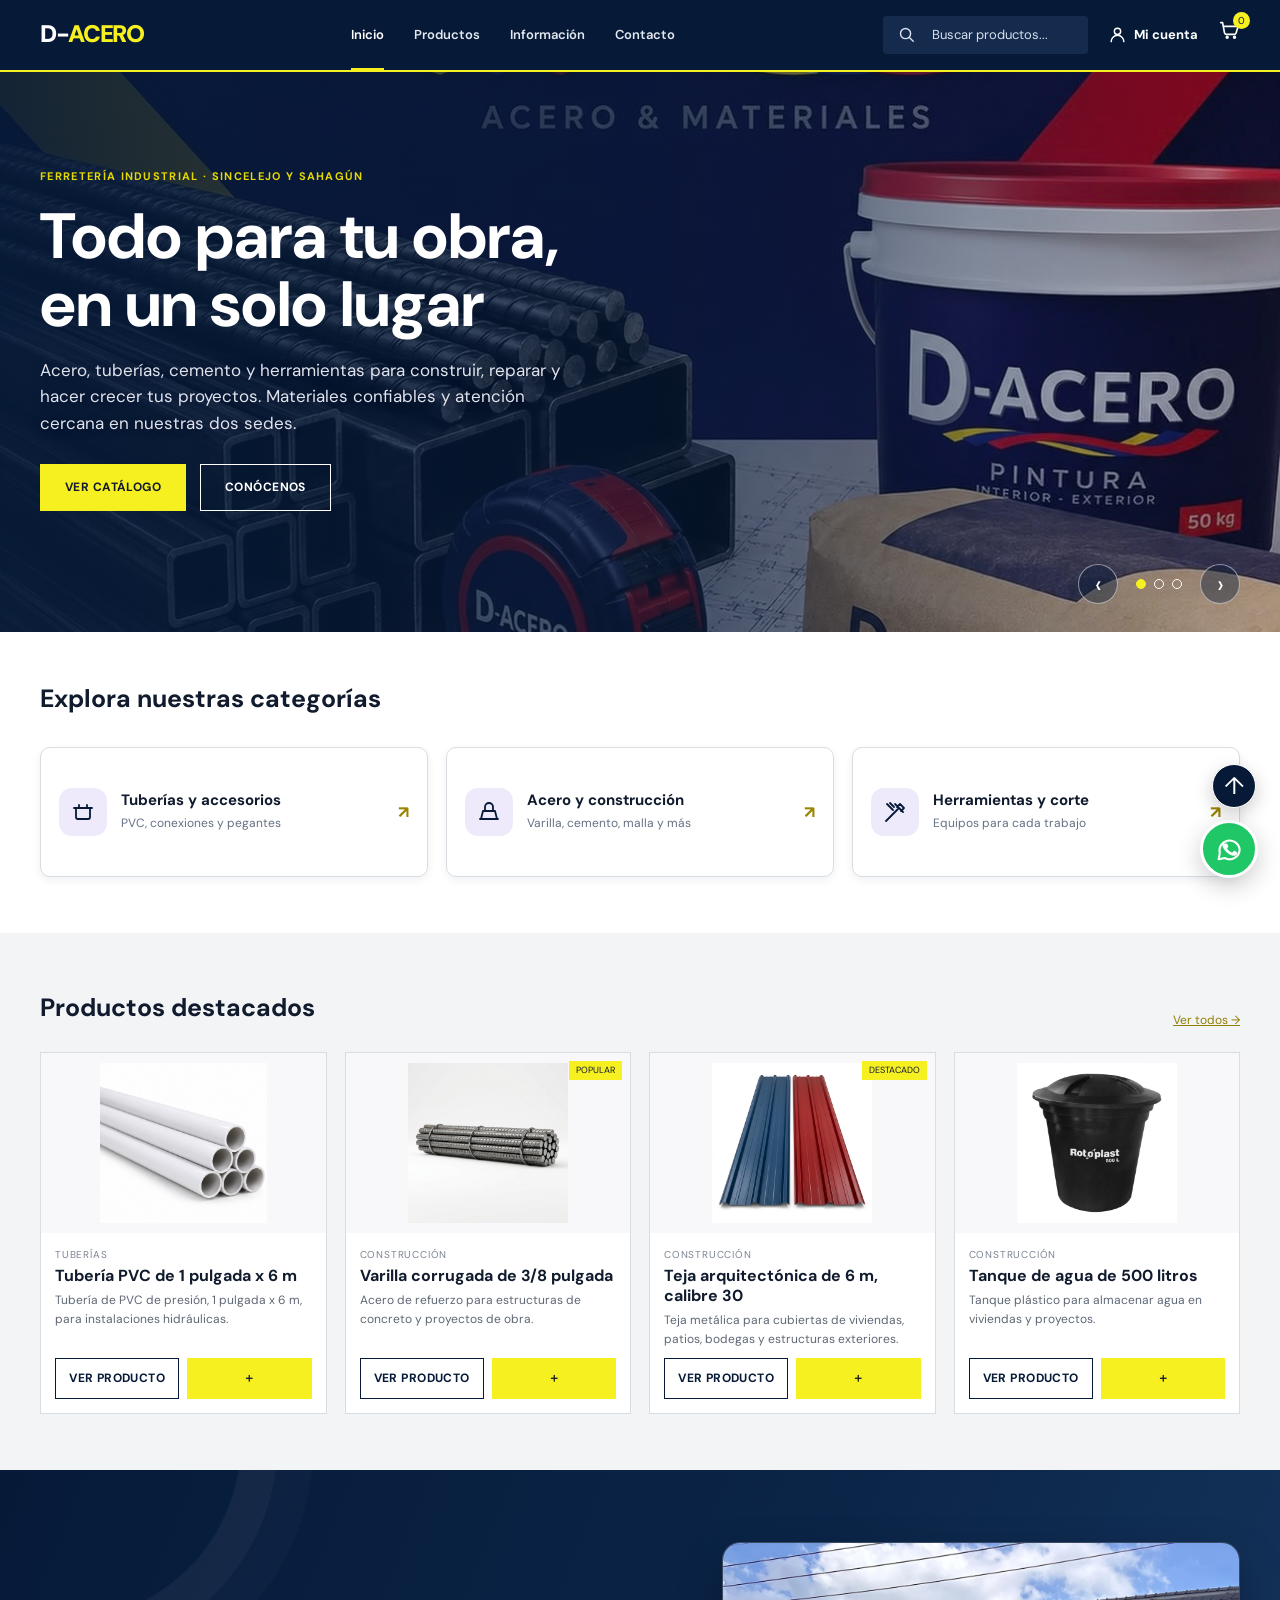
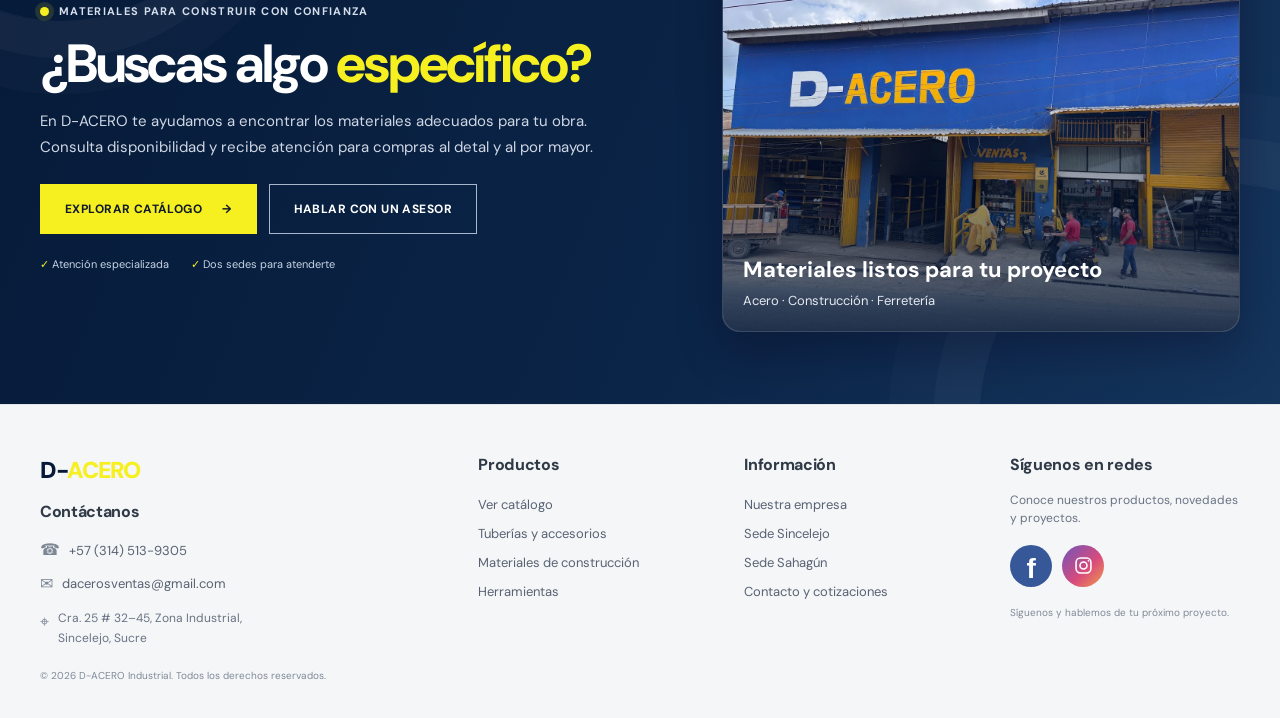
==== commit 3f02645f: "Update catalog quotes and branch photos" ====
--- a/index.html
+++ b/index.html
@@ -75,7 +75,7 @@
           <div class="hero-content wrap">
             <p class="eyebrow">Construye con confianza</p>
             <h2>Materiales para avanzar<br>con paso firme</h2>
-            <p class="hero-copy">Consulta nuestro catálogo y solicita por WhatsApp los precios y disponibilidad que necesites.</p>
+            <p class="hero-copy">Consulta el catálogo, arma tu lista con productos y cantidades, y solicita tu cotización por WhatsApp.</p>
             <div class="button-row">
               <a class="button button-primary" href="productos.html">Explorar productos</a>
             </div>
--- a/css/style.css
+++ b/css/style.css
@@ -684,12 +684,6 @@
   flex: 1;
 }
 
-.product-price {
-  font-size: 18px;
-  font-weight: 700;
-  margin: 3px 0 12px;
-}
-
 .product-tag {
   position: absolute;
   right: 8px;
@@ -798,13 +792,6 @@
   accent-color: var(--orange);
 }
 
-.range-labels {
-  display: flex;
-  justify-content: space-between;
-  color: #7c8490;
-  font-size: 10px;
-}
-
 .results-toolbar {
   display: flex;
   align-items: center;
@@ -815,17 +802,16 @@
   font-size: 12px;
 }
 
-.results-toolbar label {
-  display: flex;
-  align-items: center;
-  gap: 8px;
-}
-
-.results-toolbar select {
-  padding: 7px;
-  border: 1px solid #c8ccd3;
-  border-radius: 3px;
+.filter-reset {
+  margin-top: 16px;
+  padding: 8px 10px;
+  border: 1px solid var(--line);
+  border-radius: 4px;
   background: #fff;
+  color: var(--navy);
+  font: inherit;
+  font-size: 12px;
+  cursor: pointer;
 }
 
 .catalog-grid {
@@ -847,10 +833,6 @@
 
 .catalog-grid .product-body p {
   min-height: 38px;
-}
-
-.catalog-grid .product-price {
-  font-size: 15px;
 }
 
 .catalog-grid .product-actions .button {
@@ -958,13 +940,6 @@
   margin: 5px 0 14px;
 }
 
-.detail-price {
-  font-size: 32px;
-  font-weight: 800;
-  margin: 0 0 20px;
-  color: var(--navy);
-}
-
 .detail-description {
   color: #505a69;
 }
@@ -1079,7 +1054,7 @@
 .quote-head,
 .quote-item {
   display: grid;
-  grid-template-columns: minmax(180px, 1fr) 100px 120px 34px;
+  grid-template-columns: minmax(180px, 1fr) 140px 34px;
   align-items: center;
   gap: 14px;
   padding: 16px 18px;
@@ -1121,12 +1096,6 @@
   color: #6d7581;
 }
 
-.quote-unit {
-  text-align: center;
-  font-size: 13px;
-  font-weight: 600;
-}
-
 .quote-qty {
   display: flex;
   align-items: center;
@@ -1181,13 +1150,6 @@
   justify-content: space-between;
   padding: 9px 0;
   font-size: 13px;
-}
-
-.summary-card small {
-  display: block;
-  color: #7b8390;
-  font-size: 11px;
-  margin: 6px 0 18px;
 }
 
 .full {
@@ -1353,24 +1315,59 @@
 .branch-grid article {
   border: 1px solid var(--line);
   background: #fff;
-  padding-bottom: 12px;
-}
-
-.map-placeholder {
-  height: 150px;
-  display: grid;
-  place-items: center;
-  background-color: #dceee3;
-  background-image:
-    linear-gradient(30deg, transparent 48%, #b9d8c4 49%, #b9d8c4 51%, transparent 52%),
-    linear-gradient(120deg, transparent 48%, #b9d8c4 49%, #b9d8c4 51%, transparent 52%);
-  background-size: 90px 80px;
-  color: #355d4b;
-  font-weight: 700;
-}
-
-.map-two {
-  background-color: #e3eee0;
+  padding-bottom: 14px;
+  overflow: hidden;
+  border-radius: 12px;
+  box-shadow: 0 8px 24px rgba(15, 23, 42, .07);
+  transition: box-shadow .2s ease, transform .2s ease;
+}
+
+.branch-grid article:hover {
+  box-shadow: 0 14px 32px rgba(15, 23, 42, .13);
+  transform: translateY(-3px);
+}
+
+.branch-photo {
+  position: relative;
+  height: clamp(210px, 24vw, 300px);
+  overflow: hidden;
+  background: var(--navy);
+}
+
+.branch-photo::after {
+  position: absolute;
+  inset: 35% 0 0;
+  background: linear-gradient(transparent, rgba(5, 19, 39, .78));
+  content: "";
+  pointer-events: none;
+}
+
+.branch-photo img {
+  display: block;
+  width: 100%;
+  height: 100%;
+  object-fit: cover;
+  object-position: center 48%;
+  filter: saturate(1.06) contrast(1.04) brightness(1.02);
+  transition: transform .35s ease, filter .35s ease;
+}
+
+.branch-grid article:hover .branch-photo img {
+  filter: saturate(1.12) contrast(1.05) brightness(1.04);
+  transform: scale(1.025);
+}
+
+.branch-photo span {
+  position: absolute;
+  z-index: 1;
+  right: 18px;
+  bottom: 16px;
+  left: 18px;
+  color: #fff;
+  font-size: 15px;
+  font-weight: 750;
+  letter-spacing: .02em;
+  text-shadow: 0 1px 4px rgba(0, 0, 0, .4);
 }
 
 .branch-grid h3,
@@ -2077,10 +2074,6 @@
     font-size: 11px;
   }
 
-  .product-price {
-    font-size: 16px;
-  }
-
   .cta-band h2 {
     font-size: 26px;
   }
@@ -2138,10 +2131,6 @@
     font-size: 28px;
   }
 
-  .detail-price {
-    font-size: 27px;
-  }
-
   .related {
     margin-top: 40px;
   }
@@ -2163,7 +2152,7 @@
   }
 
   .quote-item {
-    grid-template-columns: minmax(0, 1fr) 82px 100px 24px;
+    grid-template-columns: minmax(0, 1fr) 110px 24px;
     padding: 12px 10px;
     gap: 6px;
   }
@@ -2181,10 +2170,6 @@
     font-size: 12px;
   }
 
-  .quote-unit {
-    font-size: 11px;
-  }
-
   .quote-footer {
     padding: 12px;
   }
@@ -2284,7 +2269,7 @@
   }
 
   .quote-item {
-    grid-template-columns: minmax(0, 1fr) 62px 82px 20px;
+    grid-template-columns: minmax(0, 1fr) 82px 20px;
   }
 
   .quote-qty button,
@@ -2299,10 +2284,6 @@
 
   .quote-product strong {
     font-size: 11px;
-  }
-
-  .results-toolbar select {
-    max-width: 175px;
   }
 
   .footer-grid {
@@ -2677,10 +2658,6 @@
 .product-tag[hidden]  {
   display: none;
 }
-.price-to-confirm  {
-  color: #667085;
-  font-size: 15px;
-}
 .auth-icon  {
   display: grid;
   width: 54px;
@@ -2893,8 +2870,15 @@
 }
 .store-gallery {
   display: grid;
-  grid-template-columns: 1.35fr 1fr;
+  grid-template-columns: repeat(3, minmax(0, 1fr));
   gap: 18px 
+}
+
+.gallery-intro {
+  max-width: 760px;
+  margin: 10px auto 26px;
+  color: var(--muted);
+  line-height: 1.7;
 }
 .store-gallery figure {
   position: relative;
@@ -2919,11 +2903,6 @@
   background: linear-gradient(transparent,#061a38db);
   color: #fff;
   font-weight: 700 
-}
-.gallery-note {
-  margin: 12px 0 0;
-  color: var(--muted);
-  font-size: 13px 
 }
 .back-to-top {
   position: fixed;
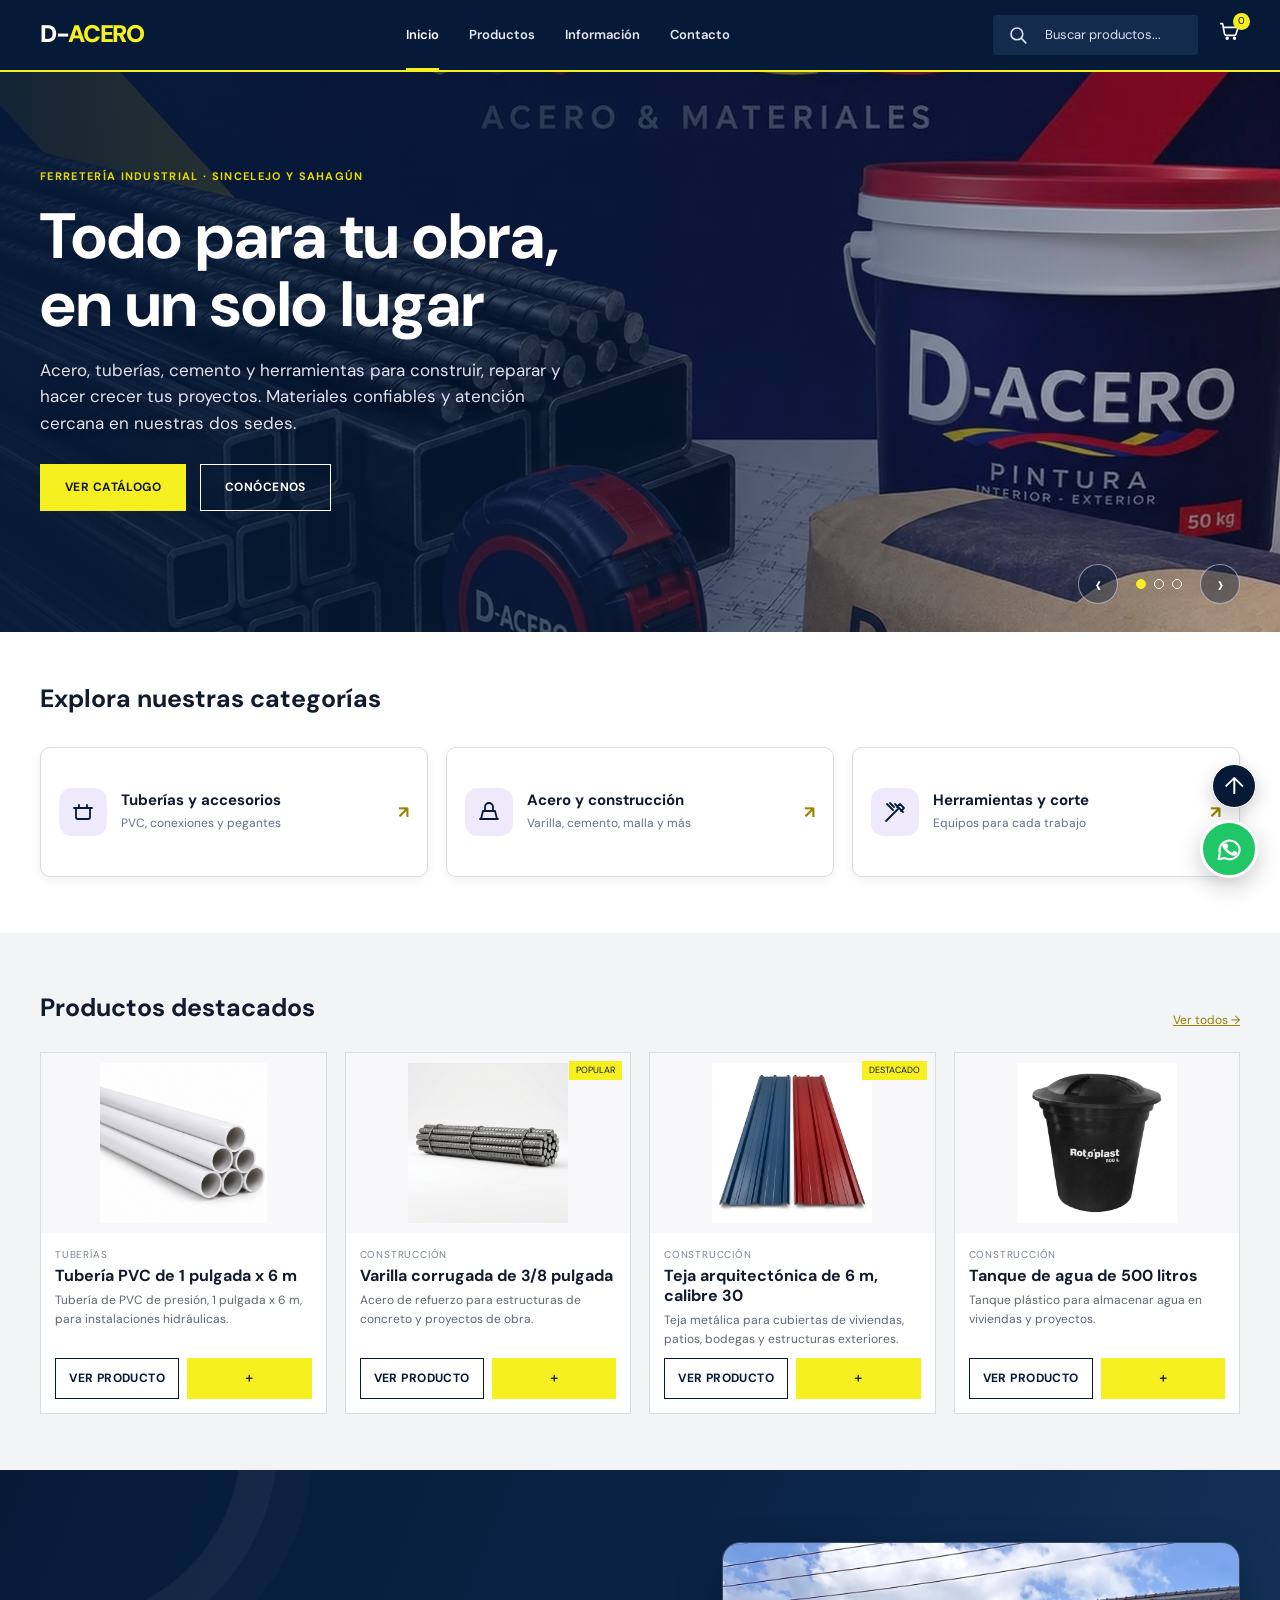
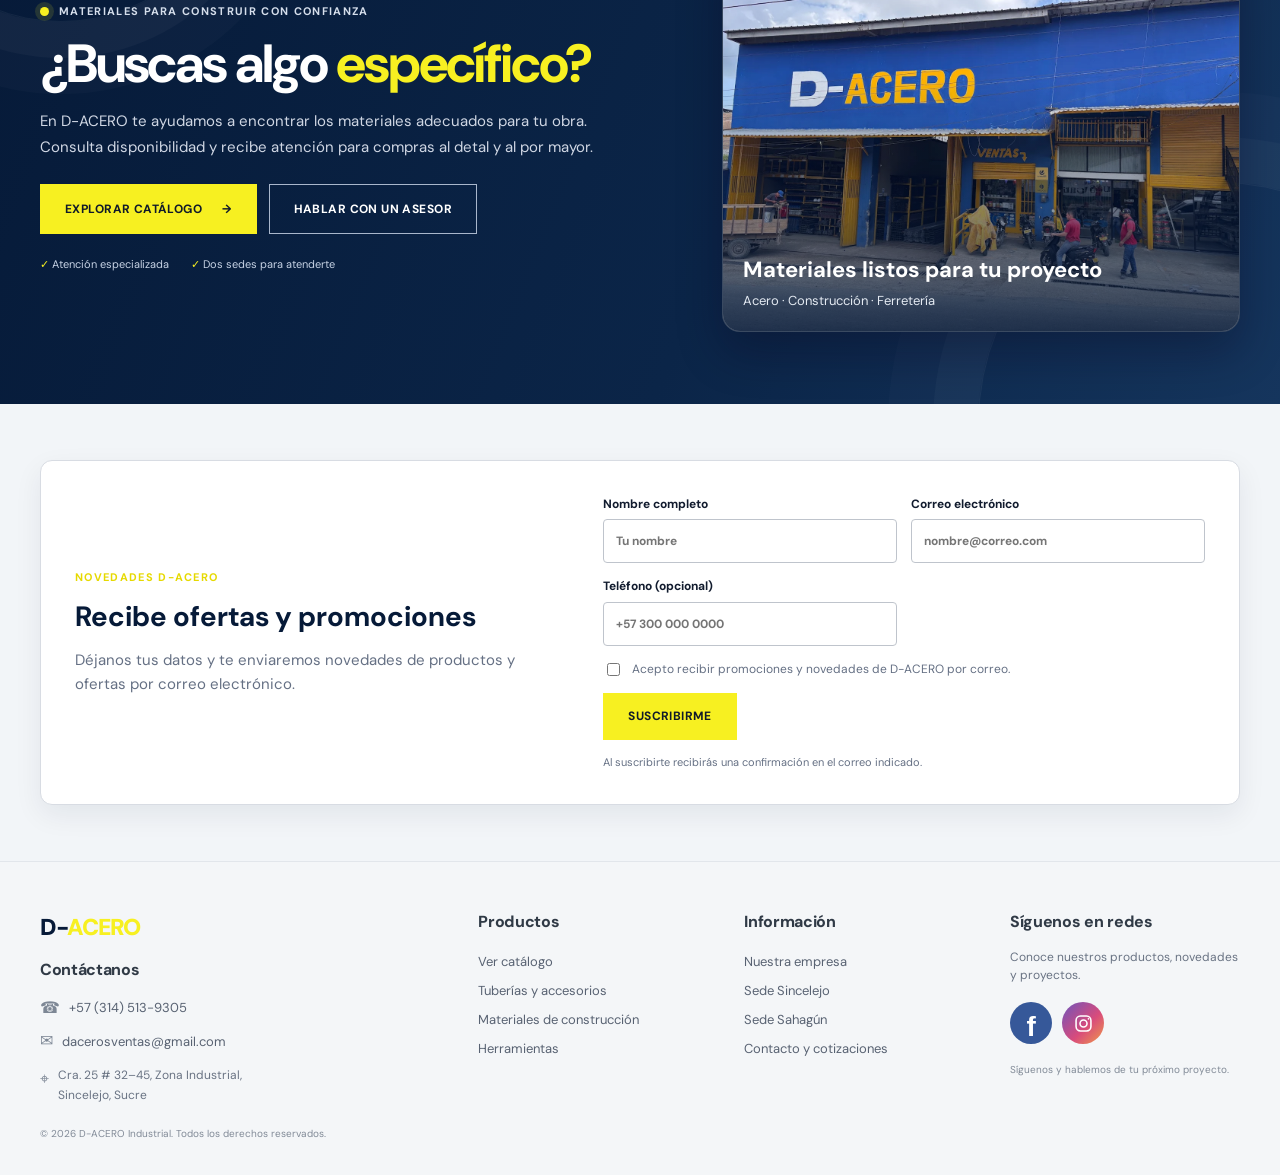
==== commit d5637d2e: "Add subscriber email notifications and mobile layout" ====
--- a/index.html
+++ b/index.html
@@ -35,11 +35,6 @@
     <div class="header-actions">
       <a class="header-search" href="productos.html" aria-label="Buscar productos">
         <svg viewBox="0 0 24 24" aria-hidden="true"><circle cx="10.8" cy="10.8" r="6.4"></circle><path d="m16 16 4.5 4.5"></path></svg><span>Buscar productos...</span>
-      </a>
-
-      <a class="text-button login-button" href="cuenta.html" aria-label="Ingreso y registro de clientes">
-        <svg viewBox="0 0 24 24" aria-hidden="true"><circle cx="12" cy="8" r="4"></circle><path d="M4 21a8 8 0 0 1 16 0"></path></svg>
-        <span class="login-label">Mi cuenta</span>
       </a>
 
       <a class="icon-button" href="solicitud.html" aria-label="Solicitud de cotización">
@@ -65,7 +60,7 @@
           <div class="hero-content wrap">
             <p class="eyebrow">Atención cercana para cada proyecto</p>
             <h2>Tu ferretería aliada<br>en la Costa Caribe</h2>
-            <p class="hero-copy">Encuentra materiales y recibe asesoría para tus proyectos de construcción y metalmecánica.</p>
+            <p class="hero-copy">Encuentra materiales y recibe asesoría para tus proyectos de construcción </p>
             <div class="button-row">
               <a class="button button-primary" href="contacto.html">Habla con un asesor</a>
             </div>
@@ -145,6 +140,24 @@
           </figure>
         </div>
       </section>
+
+      <section class="newsletter-section" aria-labelledby="newsletter-title">
+        <div class="wrap newsletter-card">
+          <div class="newsletter-copy">
+            <p class="eyebrow">Novedades D-ACERO</p>
+            <h2 id="newsletter-title">Recibe ofertas y promociones</h2>
+            <p>Déjanos tus datos y te enviaremos novedades de productos y ofertas por correo electrónico.</p>
+          </div>
+          <form class="newsletter-form" id="subscription-form">
+            <label>Nombre completo<input name="name" autocomplete="name" required placeholder="Tu nombre"></label>
+            <label>Correo electrónico<input name="email" type="email" autocomplete="email" required placeholder="nombre@correo.com"></label>
+            <label>Teléfono (opcional)<input name="phone" type="tel" autocomplete="tel" placeholder="+57 300 000 0000"></label>
+            <label class="newsletter-consent"><input name="consent" type="checkbox" required><span>Acepto recibir promociones y novedades de D-ACERO por correo.</span></label>
+            <button class="button button-primary" type="submit">Suscribirme</button>
+            <p class="newsletter-note" id="subscription-note" role="status" aria-live="polite">Al suscribirte recibirás una confirmación en el correo indicado.</p>
+          </form>
+        </div>
+      </section>
     </section>
 </main>
 <footer class="site-footer">
--- a/css/style.css
+++ b/css/style.css
@@ -221,26 +221,6 @@
   text-decoration: none;
 }
 
-/* Icono de cuenta de crédito: contorno azul/blanco, nunca un bloque negro. */
-.login-button {
-  display: inline-flex;
-  align-items: center;
-  gap: 8px;
-  color: #fff;
-}
-
-.login-button svg {
-  display: block;
-  width: 19px;
-  height: 19px;
-  flex: 0 0 19px;
-  fill: none;
-  stroke: currentColor;
-  stroke-width: 1.8;
-  stroke-linecap: round;
-  stroke-linejoin: round;
-}
-
 .icon-button {
   position: relative;
   border: 0;
@@ -1416,6 +1396,55 @@
   margin: 0 0 14px;
   font-size: 23px;
 }
+
+.faq-section {
+  display: grid;
+  grid-template-columns: minmax(220px, .8fr) minmax(0, 1.2fr);
+  gap: 32px;
+  align-items: start;
+}
+
+.faq-heading h2 {
+  margin: 0 0 10px;
+  color: var(--navy);
+  font-size: 28px;
+}
+
+.faq-heading > p:last-child {
+  margin: 0;
+  color: var(--muted);
+  line-height: 1.6;
+}
+
+.faq-list {
+  display: grid;
+  gap: 10px;
+}
+
+.faq-list details {
+  padding: 16px 18px;
+  border: 1px solid var(--line);
+  border-radius: 8px;
+  background: #fff;
+  box-shadow: 0 3px 12px rgba(6, 26, 56, .04);
+}
+
+.faq-list summary {
+  color: var(--navy);
+  font-weight: 700;
+  cursor: pointer;
+}
+
+.faq-list details[open] summary {
+  margin-bottom: 9px;
+}
+
+.faq-list details p {
+  margin: 0;
+  color: var(--muted);
+  font-size: 14px;
+  line-height: 1.6;
+}
 /* FIN DE INFORMACIÓN Y SEDES */
 
 /* INICIO DE CONTACTO */
@@ -1450,8 +1479,7 @@
   gap: 16px 20px;
 }
 
-.form-grid label,
-.auth-card > label {
+.form-grid label {
   font-size: 10px;
   font-weight: 700;
   text-transform: uppercase;
@@ -1459,8 +1487,7 @@
 }
 
 .form-grid input,
-.form-grid textarea,
-.auth-card > label input {
+.form-grid textarea {
   display: block;
   width: 100%;
   margin-top: 7px;
@@ -1522,185 +1549,34 @@
 .contact-branches h2 {
   margin-bottom: 18px;
 }
+
+.newsletter-section {
+  padding: 56px 0;
+  background: #f2f5f8;
+}
+
+.newsletter-card {
+  display: grid;
+  grid-template-columns: minmax(0, .9fr) minmax(0, 1.1fr);
+  gap: 36px;
+  align-items: center;
+  padding: 34px;
+  border: 1px solid var(--line);
+  border-radius: 12px;
+  background: #fff;
+  box-shadow: 0 10px 28px rgba(6, 26, 56, .07);
+}
+
+.newsletter-copy h2 { margin: 0 0 10px; color: var(--navy); font-size: 28px; }
+.newsletter-copy p:last-child { margin: 0; color: var(--muted); line-height: 1.6; }
+.newsletter-form { display: grid; grid-template-columns: repeat(2, minmax(0, 1fr)); gap: 14px; }
+.newsletter-form > label:not(.newsletter-consent) { display: grid; gap: 6px; color: var(--ink); font-size: 12px; font-weight: 700; }
+.newsletter-form input:not([type="checkbox"]) { width: 100%; min-height: 44px; padding: 10px 12px; border: 1px solid #bfc4cc; border-radius: 4px; font: inherit; }
+.newsletter-consent { grid-column: 1 / -1; display: flex; gap: 9px; align-items: flex-start; color: var(--muted); font-size: 12px; line-height: 1.5; }
+.newsletter-consent input { margin-top: 3px; accent-color: var(--navy); }
+.newsletter-form .button { justify-self: start; }
+.newsletter-note { grid-column: 1 / -1; margin: 0; color: var(--muted); font-size: 11px; line-height: 1.5; }
 /* FIN DE CONTACTO */
-
-/* INICIO DE AUTENTICACIÓN */
-.auth-page {
-  min-height: calc(100vh - 72px);
-  padding: 48px 20px;
-  background: linear-gradient(120deg, #f7f7f7, #eceef1);
-  display: none;
-  align-items: center;
-  justify-content: center;
-}
-
-.auth-page.active {
-  display: flex;
-}
-
-.auth-card {
-  width: min(100%, 520px);
-  background: #fff;
-  padding: 38px 44px;
-  box-shadow: 0 10px 30px #00000014;
-  border: 1px solid #e0e0e0;
-}
-
-.auth-brand {
-  display: block;
-  text-align: center;
-  text-decoration: none;
-  color: var(--navy);
-  font-weight: 800;
-  font-size: 32px;
-  margin: 0 0 18px;
-}
-
-.auth-card h1 {
-  text-align: center;
-  font-size: 26px;
-  margin: 0 0 4px;
-}
-
-.auth-subtitle {
-  text-align: center;
-  color: #838a96;
-  margin: 0 0 28px;
-}
-
-.auth-card > label {
-  display: block;
-  margin: 16px 0;
-}
-
-.auth-card > label input {
-  height: 48px;
-}
-
-.auth-options {
-  display: flex;
-  justify-content: space-between;
-  align-items: center;
-  font-size: 12px;
-  margin: 18px 0;
-}
-
-.auth-options label,
-.terms {
-  font-size: 13px !important;
-  text-transform: none !important;
-  letter-spacing: 0 !important;
-  font-weight: 400 !important;
-}
-
-.auth-options a {
-  color: #3d4960;
-  text-decoration: none;
-}
-
-.auth-bottom {
-  border-top: 1px solid #e1e3e5;
-  margin-top: 26px;
-  padding-top: 22px;
-  text-align: center;
-  font-size: 13px;
-}
-
-.inline-button {
-  font-weight: 700;
-  color: var(--navy);
-  padding: 0;
-}
-
-.back-link {
-  display: block;
-  margin: 18px auto 0;
-  color: #747c88;
-}
-
-.terms {
-  display: flex !important;
-  align-items: center;
-  gap: 8px;
-  margin: 16px 0 22px !important;
-}
-
-.terms input {
-  width: auto !important;
-  height: auto !important;
-  margin: 0 !important;
-}
-
-.register-card {
-  width: min(100%, 560px);
-  padding-block: 28px;
-}
-
-.register-card .auth-brand {
-  font-size: 28px;
-}
-
-.register-card h1 {
-  margin-bottom: 18px;
-}
-
-.account-page {
-  flex-direction: column;
-  gap: 16px;
-}
-
-.account-card {
-  width: min(100%, 520px);
-}
-
-.account-card form {
-  display: grid;
-  gap: 14px;
-}
-
-.account-card form > label:not(.terms) {
-  display: grid;
-  gap: 6px;
-  color: var(--ink);
-  font-size: 13px;
-  font-weight: 700;
-}
-
-.account-card input:not([type="checkbox"]) {
-  width: 100%;
-  height: 48px;
-  padding: 0 12px;
-  border: 1px solid var(--line);
-  border-radius: 6px;
-  background: #fff;
-  color: var(--ink);
-  font: inherit;
-}
-
-.account-submit {
-  width: 100%;
-  justify-content: center;
-}
-
-.account-message:not(:empty) {
-  margin: 14px 0 0;
-  color: #9b3328;
-  font-size: 13px;
-}
-
-.account-local-note {
-  max-width: 520px;
-  margin: 0;
-  color: var(--muted);
-  font-size: 12px;
-  text-align: center;
-}
-
-.account-email {
-  color: var(--muted);
-  text-align: center;
-}
-/* FIN DE AUTENTICACIÓN */
 
 /* INICIO DE FOOTER Y AVISOS */
 .site-footer {
@@ -1946,6 +1822,11 @@
 }
 
 @media (max-width: 720px) {
+  .faq-section {
+    grid-template-columns: 1fr;
+    gap: 20px;
+  }
+
   .cta-band {
     padding: 54px 0 58px;
   }
@@ -2226,14 +2107,8 @@
     padding: 26px;
   }
 
-  .auth-page {
-    min-height: calc(100vh - 64px);
-    padding: 24px 14px;
-  }
-
-  .auth-card {
-    padding: 30px 22px;
-  }
+  .newsletter-card { grid-template-columns: 1fr; gap: 22px; padding: 24px 18px; }
+  .newsletter-form { grid-template-columns: 1fr; }
 
   .footer-grid {
     grid-template-columns: repeat(2, minmax(0, 1fr));
@@ -2529,7 +2404,6 @@
 
 /* INICIO DE AJUSTES D-ACERO */
 .brand-logo { width: 158px; height: 50px; object-fit: contain; }
-.auth-logo, .footer-logo { width: 158px; height: 50px; }
 .cta-logo { width: min(250px, 60%); height: auto; object-fit: contain; }
 .product-image, .catalog-grid .product-image, .related .product-image { object-fit: contain; padding: 10px; background: #f8f8fa; }
 .detail-visual > img { object-fit: contain; background: #f8f8fa; padding: 14px; }
@@ -2563,10 +2437,6 @@
 .brand-wordmark strong { color: var(--yellow); font-weight: 900; }
 .footer-brand .brand-wordmark { font-size: 23px; }
 .site-footer .brand-wordmark .brand-dash { color: var(--navy); }
-.auth-brand .brand-wordmark { font-size: 27px; }
-.auth-brand .brand-wordmark .brand-dash { color: var(--navy); }
-.auth-brand .brand-wordmark { padding: 10px 16px; border-radius: 8px; background: #fff; box-shadow: 0 6px 20px #061a3818; color: var(--navy); }
-.auth-brand .brand-wordmark strong { color: var(--yellow); }
 .hero {
   min-height: 540px;
   position: relative;
@@ -2643,39 +2513,25 @@
 /* INICIO DE COMPONENTES INTERACTIVOS */
 .js-enabled .page { display: none; }
 .js-enabled .page.active { display: block; }
-.js-enabled .page.auth-page.active { display: flex; }
 .brand-wordmark { display: inline-flex; align-items: baseline; white-space: nowrap; color: #fff; font-size: 24px; font-weight: 900; line-height: 1; letter-spacing: -.055em; text-decoration: none; }
 .brand-wordmark .brand-dash { color: #fff; }
 .brand-wordmark strong { color: var(--yellow); font-weight: 900; }
-.site-footer .brand-wordmark .brand-dash, .auth-brand .brand-wordmark .brand-dash { color: var(--navy); }
-.auth-brand .brand-wordmark { display: inline-flex; padding: 10px 16px; border-radius: 8px; background: #fff; box-shadow: 0 6px 20px #061a3818; }
+.site-footer .brand-wordmark .brand-dash { color: var(--navy); }
 .header-search { display: inline-flex; align-items: center; gap: 8px; }
-.header-search svg, .login-button svg, .icon-button svg { width: 19px; height: 19px; fill: none; stroke: currentColor; stroke-width: 1.8; stroke-linecap: round; stroke-linejoin: round; flex: 0 0 auto; }
-.login-button { display: inline-flex; align-items: center; gap: 7px; color: #fff; }
-.icon-button svg { width: 22px; height: 22px; }
-.product-visual { position: relative; display: grid; min-height: 175px; place-items: center; overflow: hidden; background: #f6f7f9; }
-.product-visual .product-image { object-fit: contain; }
-.product-tag[hidden]  {
-  display: none;
-}
-.auth-icon  {
-  display: grid;
-  width: 54px;
-  height: 54px;
-  margin: 0 auto 15px;
-  place-items: center;
-  border-radius: 50%;
-  background: #e9eff8;
-  color: var(--navy);
-}
-.auth-icon svg  {
-  width: 27px;
-  height: 27px;
+.header-search svg,
+.icon-button svg {
+  width: 22px;
+  height: 22px;
   fill: none;
   stroke: currentColor;
   stroke-width: 1.8;
   stroke-linecap: round;
   stroke-linejoin: round;
+}
+.product-visual { position: relative; display: grid; min-height: 175px; place-items: center; overflow: hidden; background: #f6f7f9; }
+.product-visual .product-image { object-fit: contain; }
+.product-tag[hidden]  {
+  display: none;
 }
 .login-demo-note  {
   margin: 14px 0 6px;
@@ -2791,10 +2647,6 @@
 .header-search,.icon-button {
   text-decoration: none 
 }
-.login-button:disabled {
-  opacity: .78;
-  cursor: not-allowed 
-}
 .hero-carousel {
   position: relative;
   overflow: hidden;
@@ -2958,3 +2810,58 @@
 .hero-slide--rebar {
   background-image: linear-gradient(90deg,rgba(6,26,56,.94),rgba(6,26,56,.69) 53%,rgba(6,26,56,.2)),url('../images/varilla.png') 
 }
+
+@media (max-width: 720px) {
+  .product-grid,
+  .product-grid-home,
+  .catalog-grid {
+    grid-template-columns: minmax(0, 1fr) !important;
+  }
+
+  .header-search svg,
+  .icon-button svg {
+    color: #fff;
+    fill: none;
+    stroke: currentColor;
+  }
+
+  .site-header .header-search {
+    display: none !important;
+  }
+
+  .site-header .menu-toggle {
+    display: inline-flex;
+    order: 2;
+    align-items: center;
+    justify-content: center;
+    margin-left: auto;
+    padding: 5px 8px;
+    border: 1px solid rgba(255, 255, 255, .35);
+    border-radius: 5px;
+    cursor: pointer;
+  }
+
+  .site-header .header-actions {
+    order: 3;
+    margin-left: 0;
+  }
+
+  .site-header .main-nav {
+    display: none;
+    order: 4;
+    width: 100%;
+    padding: 8px 0;
+    border-top: 1px solid rgba(255, 255, 255, .16);
+  }
+
+  .site-header .main-nav.open {
+    display: flex;
+    flex-direction: column;
+    align-items: stretch;
+    gap: 0;
+  }
+
+  .site-header .main-nav.open .nav-link {
+    padding: 12px 4px;
+  }
+}
